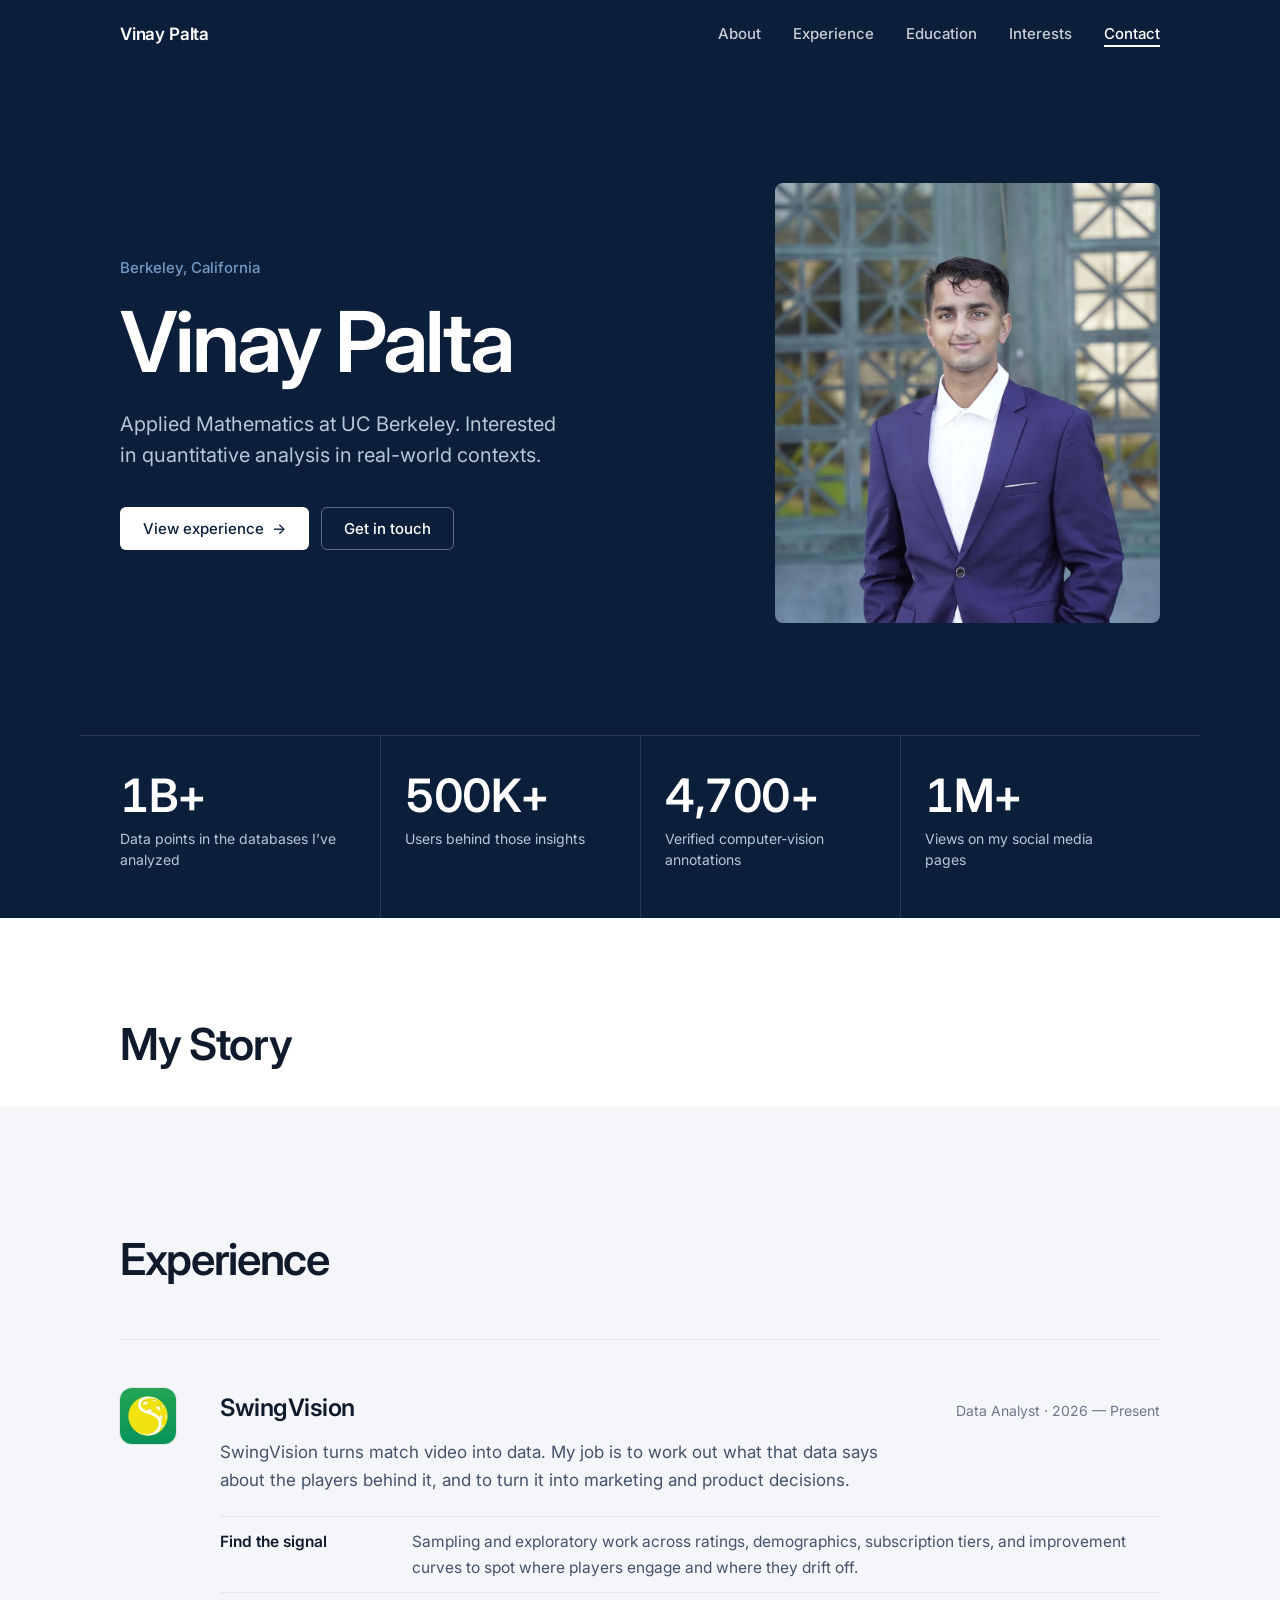
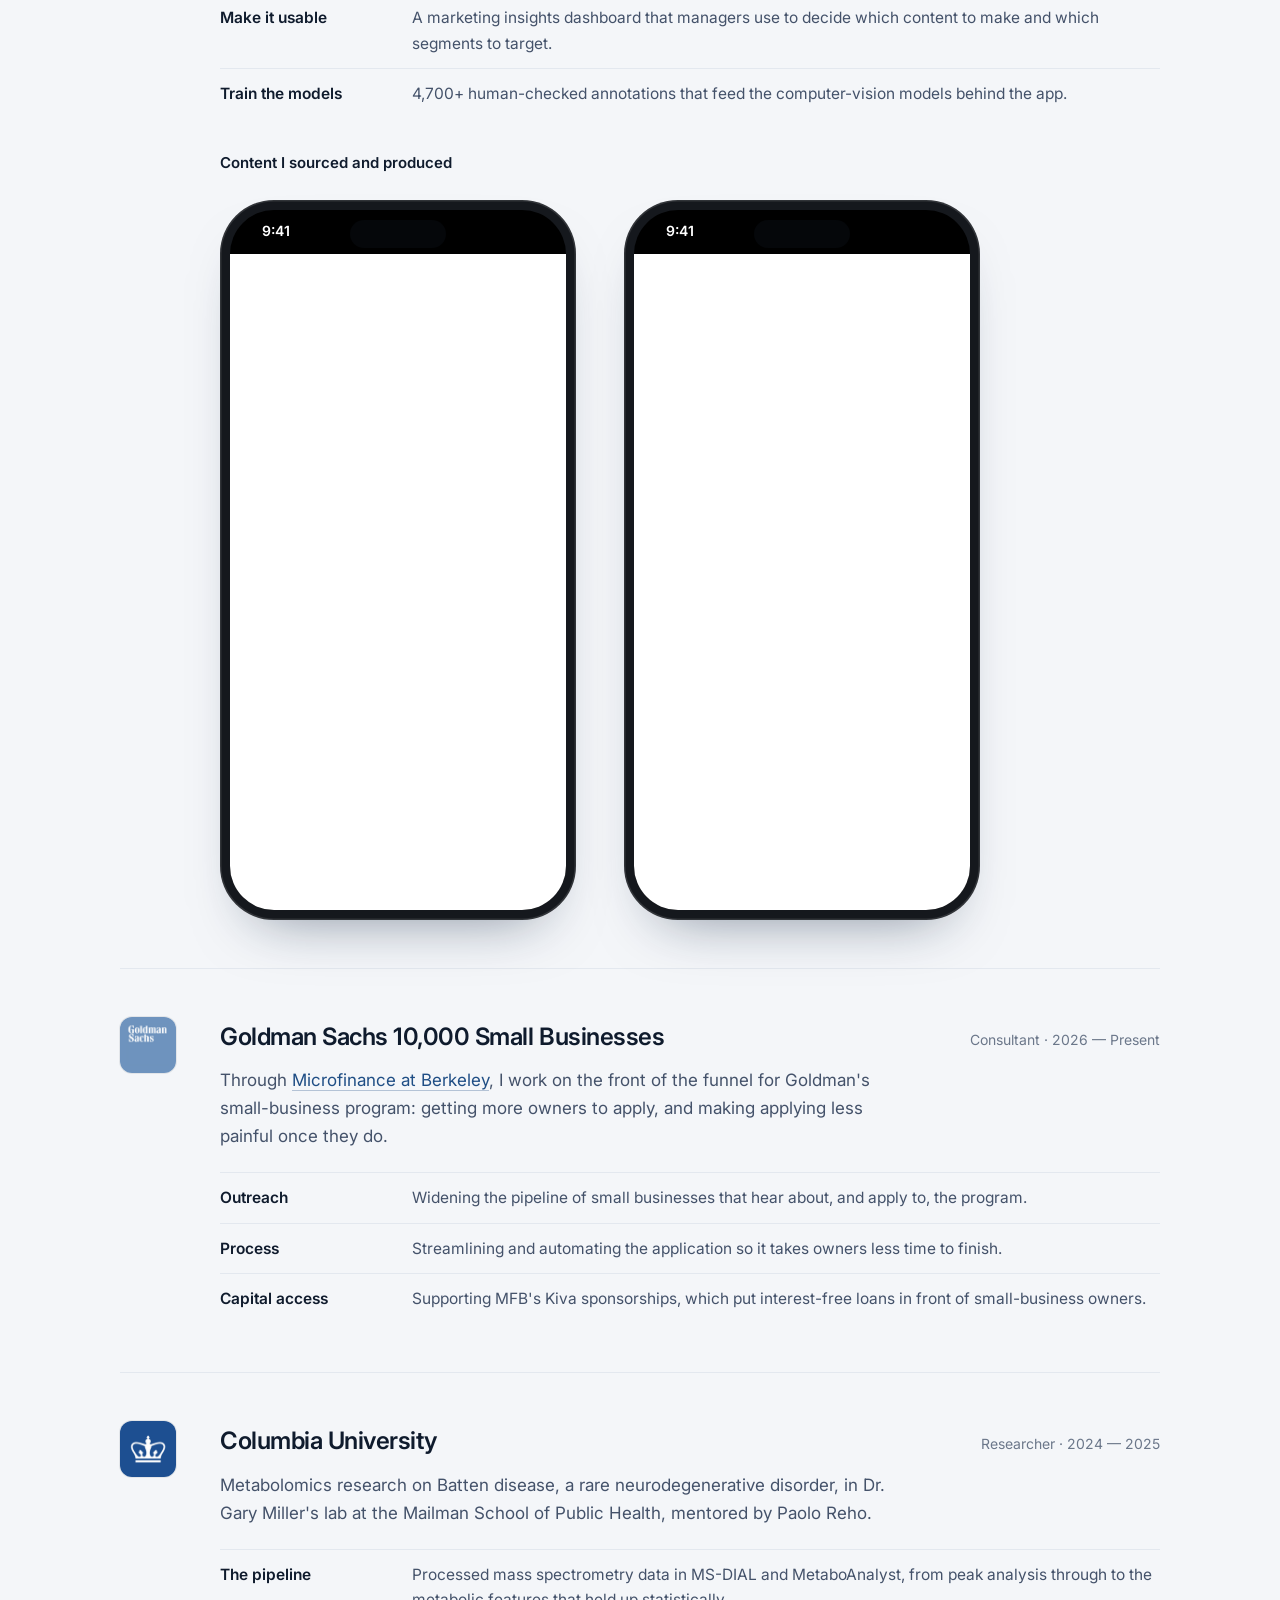
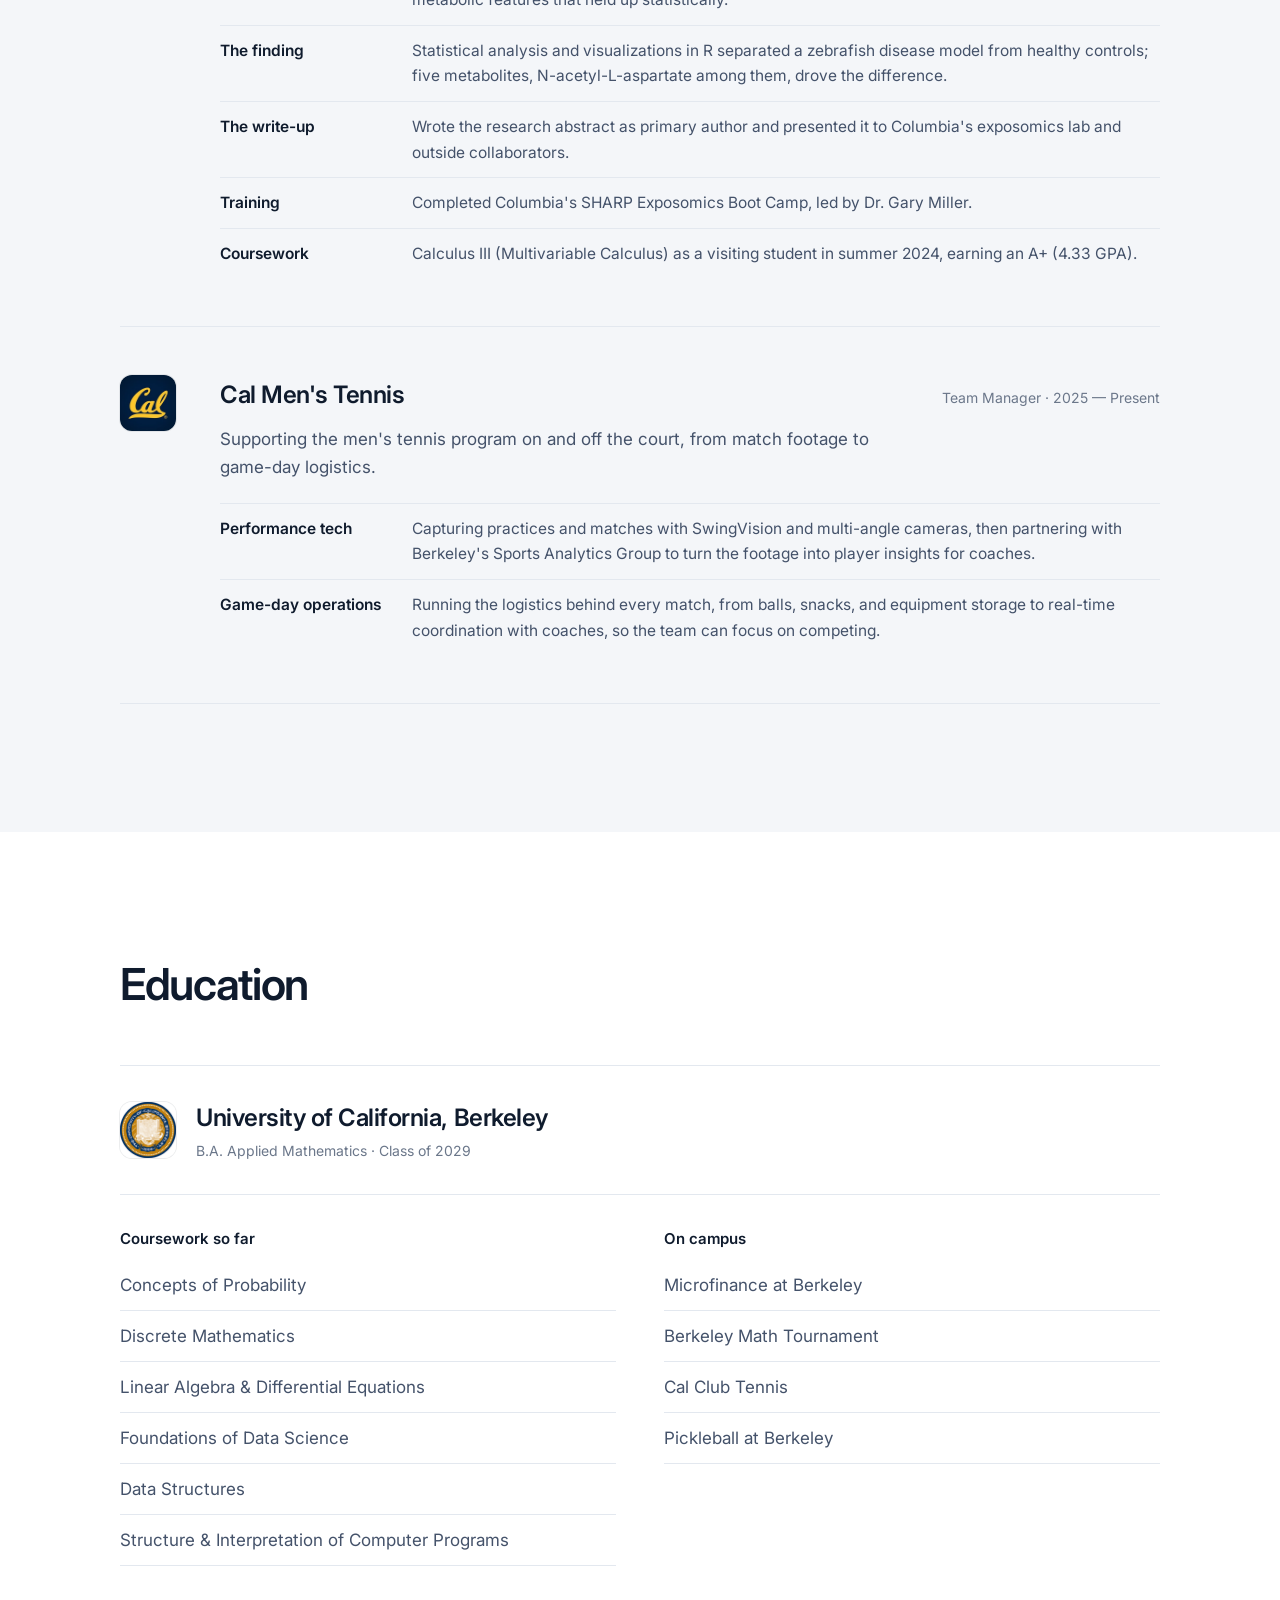
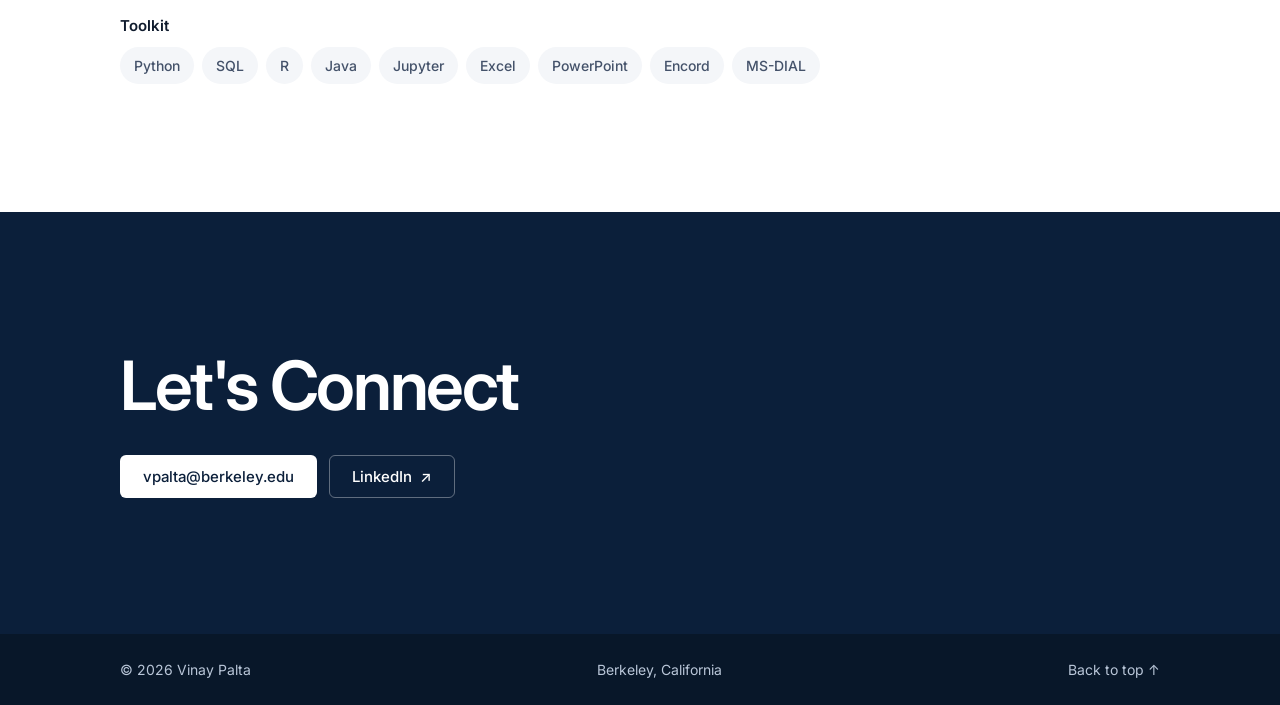
==== index.html @ 2253d821 "Redesign: navy and blue palette" ====
<!DOCTYPE html>
<html lang="en">
  <head>
    <meta charset="UTF-8">
    <meta name="viewport" content="width=device-width, initial-scale=1">
    <title>Vinay Palta — Applied Mathematics, UC Berkeley</title>
    <meta name="description" content="Vinay Palta studies Applied Mathematics at UC Berkeley and works as a data analyst at SwingVision. Experience, education, and ways to connect.">
    <meta name="author" content="Vinay Palta">
    <meta name="theme-color" content="#0a1b33">
    <link rel="canonical" href="https://vinaypalta.github.io/">

    <!-- Link previews (LinkedIn, iMessage, X, Slack) -->
    <meta property="og:type" content="profile">
    <meta property="og:site_name" content="Vinay Palta">
    <meta property="og:title" content="Vinay Palta — Applied Mathematics, UC Berkeley">
    <meta property="og:description" content="Data, markets, and the numbers behind decisions.">
    <meta property="og:url" content="https://vinaypalta.github.io/">
    <meta property="og:image" content="https://vinaypalta.github.io/images/og-image.jpg">
    <meta property="og:image:width" content="1200">
    <meta property="og:image:height" content="630">
    <meta property="og:image:alt" content="Vinay Palta — UC Berkeley, Applied Mathematics">
    <meta property="profile:first_name" content="Vinay">
    <meta property="profile:last_name" content="Palta">
    <meta name="twitter:card" content="summary_large_image">
    <meta name="twitter:title" content="Vinay Palta — Applied Mathematics, UC Berkeley">
    <meta name="twitter:description" content="Data, markets, and the numbers behind decisions.">
    <meta name="twitter:image" content="https://vinaypalta.github.io/images/og-image.jpg">

    <link rel="icon" href="favicon.svg" type="image/svg+xml">
    <link rel="apple-touch-icon" href="images/apple-touch-icon.png">

    <link rel="preconnect" href="https://fonts.googleapis.com">
    <link rel="preconnect" href="https://fonts.gstatic.com" crossorigin>
    <link href="https://fonts.googleapis.com/css2?family=Inter:ital,opsz,wght@0,14..32,400..700;1,14..32,400..600&display=swap" rel="stylesheet">
    <link rel="preload" as="image" href="images/headshot.webp" type="image/webp">
    <link rel="stylesheet" href="style.css?v=30">

    <script type="application/ld+json">
    {
      "@context": "https://schema.org",
      "@type": "Person",
      "name": "Vinay Palta",
      "url": "https://vinaypalta.github.io/",
      "image": "https://vinaypalta.github.io/images/headshot.jpg",
      "jobTitle": "Data Analyst",
      "worksFor": { "@type": "Organization", "name": "SwingVision" },
      "alumniOf": { "@type": "CollegeOrUniversity", "name": "University of California, Berkeley" },
      "email": "mailto:vpalta@berkeley.edu",
      "sameAs": ["https://www.linkedin.com/in/vinaypalta"]
    }
    </script>
  </head>
  <body>
    <a class="skip-link" href="#main">Skip to content</a>

    <header class="site-header">
      <div class="wrap header-inner">
        <a class="wordmark" href="#top">Vinay Palta</a>
        <button class="menu-toggle" aria-expanded="false" aria-controls="site-nav">
          <span class="sr-only">Menu</span><span class="bars" aria-hidden="true"></span>
        </button>
        <nav id="site-nav" aria-label="Main navigation">
          <a href="#about">About</a>
          <a href="#experience">Experience</a>
          <a href="#education">Education</a>
          <a href="interests.html">Interests</a>
          <a class="nav-cta" href="#contact">Contact</a>
        </nav>
      </div>
    </header>

    <main id="main">
      <!-- HERO -->
      <section id="top" class="hero">
        <div class="wrap hero-inner">
          <div class="hero-copy">
            <p class="eyebrow hero-line" style="--d:0">Berkeley, California</p>
            <h1 class="hero-line" style="--d:1">Vinay Palta</h1>
            <p class="lede hero-line" style="--d:2">
              Applied Mathematics at UC Berkeley. Interested in quantitative analysis in real-world contexts.
            </p>
            <div class="hero-actions hero-line" style="--d:3">
              <a class="btn btn-primary" href="#experience">View experience <span aria-hidden="true">→</span></a>
              <a class="btn btn-ghost" href="#contact">Get in touch</a>
            </div>
          </div>
          <figure class="hero-portrait hero-line" style="--d:2">
            <div class="portrait-frame">
              <picture>
                <source srcset="images/headshot.webp" type="image/webp">
                <img src="images/headshot.jpg" alt="Portrait of Vinay Palta" width="1000" height="1141" fetchpriority="high">
              </picture>
            </div>
          </figure>
        </div>
      </section>

      <!-- KEY FIGURES -->
      <section class="figures" aria-label="Key figures">
        <div class="wrap figures-grid">
          <div class="figure reveal">
            <p class="figure-num">1B+</p>
            <p class="figure-label">Data points in the databases I&rsquo;ve analyzed</p>
          </div>
          <div class="figure reveal">
            <p class="figure-num">500K+</p>
            <p class="figure-label">Users behind those insights</p>
          </div>
          <div class="figure reveal">
            <p class="figure-num">4,700+</p>
            <p class="figure-label">Verified computer-vision annotations</p>
          </div>
          <div class="figure reveal">
            <p class="figure-num">1M+</p>
            <p class="figure-label">Views on my social media pages</p>
          </div>
        </div>
      </section>

      <!-- ABOUT (placeholder: add your story here later) -->
      <section id="about" class="section section-compact">
        <div class="wrap">
          <header class="section-head reveal">
            <h2>My Story</h2>
          </header>
        </div>
      </section>

      <!-- EXPERIENCE -->
      <section id="experience" class="section section-tint">
        <div class="wrap">
          <header class="section-head reveal">
            <h2>Experience</h2>
          </header>

          <div class="timeline">
            <article class="org reveal">
              <div class="org-rail">
                <a class="org-logo-link" href="https://swing.vision/" target="_blank" rel="noopener noreferrer"><img class="org-logo" src="images/swingvision-logo.jpeg" alt="SwingVision logo" width="200" height="200" loading="lazy"></a>
              </div>
              <div class="org-body">
                <div class="org-top">
                  <h3><a href="https://swing.vision/" target="_blank" rel="noopener noreferrer">SwingVision</a></h3>
                  <p class="date">Data Analyst · 2026 — Present</p>
                </div>
                <p class="story">
                  SwingVision turns match video into data. My job is to work out what that data says about
                  the players behind it, and to turn it into marketing and product decisions.
                </p>
                <ul class="highlights">
                  <li><span class="hl-k">Find the signal</span><span>Sampling and exploratory work across ratings, demographics, subscription tiers, and improvement curves to spot where players engage and where they drift off.</span></li>
                  <li><span class="hl-k">Make it usable</span><span>A marketing insights dashboard that managers use to decide which content to make and which segments to target.</span></li>
                  <li><span class="hl-k">Train the models</span><span>4,700+ human-checked annotations that feed the computer-vision models behind the app.</span></li>
                </ul>
                <div class="sv-reels">
                  <p class="links-label">Content I sourced and produced</p>
            <div class="phones phones-inline">
              <figure class="phone">
                <div class="phone-screen">
                  <div class="screen"><span class="status" aria-hidden="true">9:41</span><iframe src="https://www.instagram.com/p/DdE9dBwP9kK/embed/" title="SwingVision reel 01 on Instagram" loading="lazy" scrolling="no" allowtransparency="true" allow="encrypted-media; picture-in-picture"></iframe></div>
                </div>
              </figure>
              <figure class="phone">
                <div class="phone-screen">
                  <div class="screen"><span class="status" aria-hidden="true">9:41</span><iframe src="https://www.instagram.com/p/DcOzZh5hBcR/embed/" title="SwingVision reel 02 on Instagram" loading="lazy" scrolling="no" allowtransparency="true" allow="encrypted-media; picture-in-picture"></iframe></div>
                </div>
              </figure>
            </div>
                </div>
              </div>
            </article>

            <article class="org reveal">
              <div class="org-rail">
                <a class="org-logo-link" href="https://www.goldmansachs.com/community-transformation/10000-small-businesses/us" target="_blank" rel="noopener noreferrer"><img class="org-logo" src="images/logo-gs10ksb.png" alt="Goldman Sachs logo" width="240" height="240" loading="lazy"></a>
              </div>
              <div class="org-body">
                <div class="org-top">
                  <h3><a href="https://www.goldmansachs.com/community-transformation/10000-small-businesses/us" target="_blank" rel="noopener noreferrer">Goldman Sachs 10,000 Small Businesses</a></h3>
                  <p class="date">Consultant · 2026 — Present</p>
                </div>
                <p class="story">
                  Through <a class="inline-link" href="https://microfinanceatberkeley.com/" target="_blank" rel="noopener noreferrer">Microfinance at Berkeley</a>,
                  I work on the front of the funnel for Goldman's small-business program: getting more owners to apply,
                  and making applying less painful once they do.
                </p>
                <ul class="highlights">
                  <li><span class="hl-k">Outreach</span><span>Widening the pipeline of small businesses that hear about, and apply to, the program.</span></li>
                  <li><span class="hl-k">Process</span><span>Streamlining and automating the application so it takes owners less time to finish.</span></li>
                  <li><span class="hl-k">Capital access</span><span>Supporting MFB's Kiva sponsorships, which put interest-free loans in front of small-business owners.</span></li>
                </ul>
              </div>
            </article>

            <article class="org reveal">
              <div class="org-rail">
                <a class="org-logo-link" href="https://www.publichealth.columbia.edu/research-labs/miller-lab-0" target="_blank" rel="noopener noreferrer"><img class="org-logo" src="images/logo-columbia.png" alt="Columbia University crown" width="240" height="240" loading="lazy"></a>
              </div>
              <div class="org-body">
                <div class="org-top">
                  <h3><a href="https://www.publichealth.columbia.edu/research-labs/miller-lab-0" target="_blank" rel="noopener noreferrer">Columbia University</a></h3>
                  <p class="date">Researcher · 2024 — 2025</p>
                </div>
                <p class="story">
                  Metabolomics research on Batten disease, a rare neurodegenerative disorder, in Dr. Gary Miller's
                  lab at the Mailman School of Public Health, mentored by Paolo Reho.
                </p>
                <ul class="highlights">
                  <li><span class="hl-k">The pipeline</span><span>Processed mass spectrometry data in MS-DIAL and MetaboAnalyst, from peak analysis through to the metabolic features that held up statistically.</span></li>
                  <li><span class="hl-k">The finding</span><span>Statistical analysis and visualizations in R separated a zebrafish disease model from healthy controls; five metabolites, N-acetyl-L-aspartate among them, drove the difference.</span></li>
                  <li><span class="hl-k">The write-up</span><span>Wrote the research abstract as primary author and presented it to Columbia's exposomics lab and outside collaborators.</span></li>
                  <li><span class="hl-k">Training</span><span>Completed Columbia's SHARP Exposomics Boot Camp, led by Dr. Gary Miller.</span></li>
                  <li><span class="hl-k">Coursework</span><span>Calculus III (Multivariable Calculus) as a visiting student in summer 2024, earning an A+ (4.33 GPA).</span></li>
                </ul>
              </div>
            </article>

            <article class="org reveal">
              <div class="org-rail">
                <a class="org-logo-link" href="https://calbears.com/sports/mens-tennis" target="_blank" rel="noopener noreferrer"><img class="org-logo" src="images/logo-cal.png" alt="Cal Athletics logo" width="240" height="240" loading="lazy"></a>
              </div>
              <div class="org-body">
                <div class="org-top">
                  <h3><a href="https://calbears.com/sports/mens-tennis/roster/staff/vinay-palta/1182" target="_blank" rel="noopener noreferrer">Cal Men's Tennis</a></h3>
                  <p class="date">Team Manager · 2025 — Present</p>
                </div>
                <p class="story">
                  Supporting the men's tennis program on and off the court, from match footage to game-day logistics.
                </p>
                <ul class="highlights">
                  <li><span class="hl-k">Performance tech</span><span>Capturing practices and matches with SwingVision and multi-angle cameras, then partnering with Berkeley's Sports Analytics Group to turn the footage into player insights for coaches.</span></li>
                  <li><span class="hl-k">Game-day operations</span><span>Running the logistics behind every match, from balls, snacks, and equipment storage to real-time coordination with coaches, so the team can focus on competing.</span></li>
                </ul>
              </div>
            </article>
          </div>
        </div>
      </section>

      <!-- EDUCATION -->
      <section id="education" class="section">
        <div class="wrap">
          <header class="section-head reveal">
            <h2>Education</h2>
          </header>

          <div class="edu reveal">
            <div class="edu-main">
              <img class="edu-seal" src="images/berkeley-logo.png" alt="UC Berkeley seal" width="225" height="225" loading="lazy">
              <div>
                <h3>University of California, Berkeley</h3>
                <p class="meta">B.A. Applied Mathematics · Class of 2029</p>
              </div>
            </div>
            <div class="edu-cols">
              <div>
                <h4 class="col-label">Coursework so far</h4>
                <ul class="clean-list">
                  <li>Concepts of Probability</li>
                  <li>Discrete Mathematics</li>
                  <li>Linear Algebra &amp; Differential Equations</li>
                  <li>Foundations of Data Science</li>
                  <li>Data Structures</li>
                  <li>Structure &amp; Interpretation of Computer Programs</li>
                </ul>
              </div>
              <div>
                <h4 class="col-label">On campus</h4>
                <ul class="clean-list">
                  <li><a href="https://microfinanceatberkeley.com/" target="_blank" rel="noopener noreferrer">Microfinance at Berkeley</a></li>
                  <li><a href="https://berkeley.mt/" target="_blank" rel="noopener noreferrer">Berkeley Math Tournament</a></li>
                  <li><a href="https://californiaclubtennis.com/" target="_blank" rel="noopener noreferrer">Cal Club Tennis</a></li>
                  <li><a href="https://www.instagram.com/pickleballatberkeley/" target="_blank" rel="noopener noreferrer">Pickleball at Berkeley</a></li>
                </ul>
              </div>
            </div>
          </div>

          <div class="skills reveal">
            <h4 class="col-label">Toolkit</h4>
            <ul class="chips">
              <li>Python</li><li>SQL</li><li>R</li><li>Java</li><li>Jupyter</li><li>Excel</li><li>PowerPoint</li><li>Encord</li><li>MS-DIAL</li>
            </ul>
          </div>
        </div>
      </section>

      <!-- CONTACT -->
      <section id="contact" class="contact">
        <div class="wrap contact-inner reveal">
          <h2>Let's Connect</h2>
          <div class="contact-actions">
            <a class="btn btn-primary" href="mailto:vpalta@berkeley.edu">vpalta@berkeley.edu</a>
            <a class="btn btn-ghost" href="https://www.linkedin.com/in/vinaypalta" target="_blank" rel="noopener noreferrer">LinkedIn <span aria-hidden="true">↗</span></a>
          </div>
        </div>
      </section>
    </main>

    <footer class="site-footer">
      <div class="wrap footer-inner">
        <span>© <span id="year">2026</span> Vinay Palta</span>
        <span>Berkeley, California</span>
        <a href="#top">Back to top ↑</a>
      </div>
    </footer>

    <script src="script.js?v=30" defer></script>
  </body>
</html>
---- style.css ----
/* ==========================================================
   Vinay Palta — personal site
   Palette: navy, dark blue, Goldman-style light blue, white.
   ========================================================== */
:root {
  --navy: #0b1f3a;
  --navy-deep: #081729;
  --blue-dark: #12345e;
  --blue: #7399c6;          /* Goldman-style light blue, for use on dark backgrounds */
  --blue-ink: #1f4e85;      /* accessible blue for links on white */
  --ink: #0f1b2d;
  --ink-2: #44526a;
  --ink-3: #6b778a;
  --bg: #ffffff;
  --bg-alt: #f4f6f9;
  --line: #e3e8ef;
  --on-dark: #ffffff;
  --on-dark-2: #b9c6d8;

  --font: "Inter", system-ui, -apple-system, "Segoe UI", sans-serif;
  --wrap: 1120px;
  --gutter: clamp(20px, 5vw, 40px);
  --header-h: 68px;
  --ease: cubic-bezier(.2, .7, .2, 1);
}

*, *::before, *::after { box-sizing: border-box; }
html { scroll-behavior: smooth; scroll-padding-top: calc(var(--header-h) + 12px); -webkit-text-size-adjust: 100%; }
body { margin: 0; background: var(--bg); color: var(--ink); font: 400 17px/1.65 var(--font); -webkit-font-smoothing: antialiased; overflow-x: hidden; }
img { display: block; max-width: 100%; }
a { color: inherit; }
::selection { background: var(--blue); color: #fff; }
:focus-visible { outline: 2px solid var(--blue); outline-offset: 3px; border-radius: 2px; }
h1, h2, h3, h4 { font-family: var(--font); }

.wrap { width: 100%; max-width: var(--wrap); margin: 0 auto; padding: 0 var(--gutter); }
.sr-only { position: absolute; width: 1px; height: 1px; overflow: hidden; clip: rect(0 0 0 0); white-space: nowrap; }
.skip-link { position: absolute; left: 16px; top: -60px; z-index: 100; background: #fff; color: var(--navy); padding: 10px 16px; font-weight: 600; text-decoration: none; }
.skip-link:focus { top: 12px; }

/* ---------- Header ---------- */
.site-header { position: fixed; inset: 0 0 auto; z-index: 50; height: var(--header-h); color: var(--on-dark); transition: background-color .3s, color .3s, box-shadow .3s; }
.site-header.is-scrolled { background: rgba(255,255,255,.94); backdrop-filter: saturate(160%) blur(12px); -webkit-backdrop-filter: saturate(160%) blur(12px); color: var(--ink); box-shadow: 0 1px 0 var(--line); }
.header-inner { height: 100%; display: flex; align-items: center; justify-content: space-between; }
.wordmark { font-size: 17px; font-weight: 600; letter-spacing: -0.01em; text-decoration: none; }
nav { display: flex; align-items: center; gap: 32px; }
nav a { font-size: 15px; font-weight: 500; text-decoration: none; opacity: .78; transition: opacity .2s; }
nav a:hover, nav a.is-active { opacity: 1; }
nav a.is-active { text-decoration: underline; text-underline-offset: 6px; text-decoration-thickness: 1.5px; }
nav a.nav-cta { opacity: 1; }

.menu-toggle { display: none; position: relative; z-index: 2; width: 44px; height: 44px; padding: 0; border: 0; background: none; color: inherit; cursor: pointer; }
.bars, .bars::before, .bars::after { display: block; width: 22px; height: 1.5px; margin: 0 auto; background: currentColor; transition: transform .3s var(--ease), background-color .2s; }
.bars { position: relative; }
.bars::before, .bars::after { content: ""; position: absolute; left: 0; }
.bars::before { top: -7px; } .bars::after { top: 7px; }
.menu-open .bars { background: transparent; }
.menu-open .bars::before { transform: translateY(7px) rotate(45deg); }
.menu-open .bars::after { transform: translateY(-7px) rotate(-45deg); }

/* ---------- Buttons & links ---------- */
.btn { display: inline-flex; align-items: center; gap: 8px; padding: 13px 22px; border: 1px solid transparent; border-radius: 6px; font: 500 15px/1 var(--font); text-decoration: none; transition: background-color .2s, border-color .2s, color .2s; }
.btn span { transition: transform .2s var(--ease); }
.btn:hover span { transform: translateX(3px); }
.btn-primary { background: #fff; color: var(--navy); }
.btn-primary:hover { background: #e8eef6; }
.btn-ghost { border-color: rgba(255,255,255,.35); color: #fff; }
.btn-ghost:hover { border-color: #fff; }
.text-link, .inline-link { color: var(--blue-ink); text-decoration: underline; text-decoration-color: rgba(31,78,133,.3); text-underline-offset: 4px; transition: text-decoration-color .2s; }
.text-link:hover, .inline-link:hover { text-decoration-color: currentColor; }
.text-link { font-size: 15px; font-weight: 500; }

/* ---------- Hero ---------- */
.hero { background: var(--navy); color: var(--on-dark); padding: calc(var(--header-h) + clamp(64px, 9vw, 120px)) 0 clamp(72px, 9vw, 112px); }
.hero-inner { display: grid; grid-template-columns: 1.2fr .8fr; gap: clamp(40px, 6vw, 88px); align-items: center; }
.eyebrow { margin: 0 0 18px; font-size: 15px; font-weight: 500; color: var(--blue); }
.hero h1 { margin: 0; font-size: clamp(46px, 6.6vw, 84px); font-weight: 600; line-height: 1.02; letter-spacing: -0.035em; }
.lede { margin: 24px 0 0; max-width: 34ch; font-size: clamp(18px, 1.6vw, 20px); line-height: 1.55; color: var(--on-dark-2); }
.hero-actions { display: flex; flex-wrap: wrap; gap: 12px; margin-top: 36px; }
.hero-portrait { margin: 0; justify-self: end; width: 100%; max-width: 400px; }
.portrait-frame img { width: 100%; height: auto; aspect-ratio: 1000 / 1141; object-fit: cover; border-radius: 8px; }
.page-hero { padding-bottom: clamp(56px, 7vw, 88px); }
.page-hero .lede { max-width: 44ch; }

.hero-line { opacity: 0; transform: translateY(12px); }
.is-loaded .hero-line { opacity: 1; transform: none; transition: opacity .8s var(--ease), transform .8s var(--ease); transition-delay: calc(var(--d) * 90ms + 60ms); }

/* ---------- Key figures ---------- */
.figures { background: var(--navy); color: var(--on-dark); }
.figures-grid { display: grid; grid-template-columns: repeat(4, 1fr); border-top: 1px solid rgba(255,255,255,.12); }
.figure { padding: 36px 24px 48px 0; }
.figure + .figure { padding-left: 24px; border-left: 1px solid rgba(255,255,255,.12); }
.figure-num { margin: 0; font-size: clamp(34px, 3.6vw, 46px); font-weight: 600; line-height: 1; letter-spacing: -0.03em; font-variant-numeric: tabular-nums; }
.figure-label { margin: 10px 0 0; max-width: 24ch; font-size: 14px; line-height: 1.5; color: var(--on-dark-2); }

/* ---------- Sections ---------- */
.section { padding: clamp(80px, 10vw, 128px) 0; }
.section-tint { background: var(--bg-alt); }
.section-compact { padding: clamp(72px, 8vw, 104px) 0 clamp(24px, 3vw, 40px); }
.section-head { margin-bottom: clamp(36px, 5vw, 56px); }
h2 { margin: 0; font-size: clamp(32px, 4vw, 44px); font-weight: 600; line-height: 1.1; letter-spacing: -0.03em; }
.section-compact .section-head { margin-bottom: 0; }
.meta, .date { margin: 0; font-size: 14px; color: var(--ink-3); }

/* ---------- Experience ---------- */
.timeline { border-top: 1px solid var(--line); }
.org { display: grid; grid-template-columns: 64px 1fr; gap: clamp(20px, 3vw, 36px); padding: clamp(32px, 4vw, 48px) 0; border-bottom: 1px solid var(--line); }
.org-logo, .edu-seal { width: 56px; height: 56px; object-fit: cover; border-radius: 12px; box-shadow: 0 0 0 1px rgba(15,27,45,.08); }
.org-logo-link { display: block; width: 56px; border-radius: 12px; transition: transform .2s var(--ease), box-shadow .2s; }
.org-logo-link:hover { transform: translateY(-2px); box-shadow: 0 8px 20px -10px rgba(11,31,58,.45); }
.org-top { display: flex; justify-content: space-between; align-items: baseline; flex-wrap: wrap; gap: 4px 24px; }
.org h3 { margin: 0; font-size: clamp(21px, 2vw, 24px); font-weight: 600; letter-spacing: -0.02em; }
.org h3 a { text-decoration: none; transition: color .2s; }
.org h3 a:hover { color: var(--blue-ink); text-decoration: underline; text-underline-offset: 4px; text-decoration-thickness: 1.5px; }
.org-top .date { white-space: nowrap; }
.story { margin: 10px 0 0; max-width: 62ch; color: var(--ink-2); }
.highlights { list-style: none; margin: 22px 0 0; padding: 0; }
.highlights li { display: grid; grid-template-columns: 176px 1fr; gap: 16px; padding: 12px 0; border-top: 1px solid var(--line); font-size: 15.5px; color: var(--ink-2); }
.hl-k { font-weight: 600; color: var(--ink); }
.highlights strong { color: var(--ink); font-weight: 600; }

/* Reels */
.sv-reels { margin-top: 32px; }
.links-label { display: block; margin: 0 0 24px; font-size: 15px; font-weight: 600; color: var(--ink); }
.phones { display: flex; flex-wrap: wrap; gap: clamp(24px, 4vw, 48px); }
.phone { margin: 0; display: flex; flex-direction: column; align-items: center; gap: 16px; }
.phone-screen { position: relative; width: 356px; height: 720px; padding: 10px; border-radius: 54px; background: #15181d; box-shadow: inset 0 0 0 1.5px rgba(255,255,255,.12), 0 30px 60px -36px rgba(11,31,58,.55); transition: transform .35s var(--ease); }
.phone-screen::before { content: ""; position: absolute; top: 20px; left: 50%; z-index: 2; width: 96px; height: 28px; margin-left: -48px; border-radius: 20px; background: #05070a; pointer-events: none; }
.phone:hover .phone-screen { transform: translateY(-4px); }
.screen { position: relative; height: 100%; padding-top: 44px; border-radius: 44px; overflow: hidden; background: #000; }
.screen .status { position: absolute; top: 14px; left: 32px; color: #fff; font: 600 14px/1 var(--font); }
.screen iframe { display: block; width: 100%; height: 100%; border: 0; background: #fff; }

/* ---------- Education ---------- */
.edu { border-top: 1px solid var(--line); }
.edu-main { display: flex; align-items: center; gap: 20px; padding: 32px 0; border-bottom: 1px solid var(--line); }
.edu-main h3 { margin: 0 0 2px; font-size: clamp(21px, 2vw, 24px); font-weight: 600; letter-spacing: -0.02em; }
.edu-cols { display: grid; grid-template-columns: 1fr 1fr; gap: 48px; padding-top: 32px; }
.col-label { margin: 0 0 8px; font-size: 15px; font-weight: 600; }
.clean-list { list-style: none; margin: 0; padding: 0; }
.clean-list li { padding: 11px 0; border-bottom: 1px solid var(--line); color: var(--ink-2); }
.clean-list a { text-decoration: none; transition: color .2s; }
.clean-list a:hover { color: var(--blue-ink); text-decoration: underline; text-underline-offset: 4px; }
.skills { margin-top: 48px; }
.chips { list-style: none; margin: 4px 0 0; padding: 0; display: flex; flex-wrap: wrap; gap: 8px; }
.chips li { padding: 7px 14px; border-radius: 999px; background: var(--bg-alt); font-size: 14px; font-weight: 500; color: var(--ink-2); }

/* ---------- Contact & footer ---------- */
.contact { background: var(--navy); color: var(--on-dark); padding: clamp(88px, 11vw, 136px) 0; }
.contact h2 { font-size: clamp(40px, 6vw, 68px); letter-spacing: -0.035em; }
.contact-actions { display: flex; flex-wrap: wrap; gap: 12px; margin-top: 32px; }
.site-footer { background: var(--navy-deep); color: var(--on-dark-2); font-size: 14px; }
.footer-inner { display: flex; justify-content: space-between; flex-wrap: wrap; gap: 12px; padding-top: 24px; padding-bottom: 24px; }
.site-footer a { text-decoration: none; }
.site-footer a:hover { color: #fff; }

/* ---------- Interests ---------- */
.feat { display: grid; grid-template-columns: minmax(240px, 300px) 1fr; gap: clamp(32px, 5vw, 64px); align-items: center; padding: clamp(44px, 6vw, 72px) 0; border-top: 1px solid var(--line); }
.feat:first-of-type { border-top: 0; padding-top: 0; }
.feat-flip { grid-template-columns: 1fr minmax(240px, 300px); }
.feat-flip .feat-info { order: 2; }
.feat-flip .mosaic { order: 1; }
.feat-logo { width: 72px; height: 72px; margin-bottom: 22px; border-radius: 14px; object-fit: cover; box-shadow: 0 0 0 1px rgba(15,27,45,.08); }
.feat-k { margin: 0 0 6px; font-size: 14px; font-weight: 600; color: var(--blue-ink); }
.feat h3 { margin: 0; font-size: clamp(24px, 2.4vw, 30px); font-weight: 600; line-height: 1.18; letter-spacing: -0.025em; }
.feat-org { margin: 8px 0 0; font-size: 14px; color: var(--ink-3); }
.feat-copy { margin: 14px 0 0; color: var(--ink-2); }
.feat-link { display: inline-block; margin-top: 16px; }
.mosaic { display: grid; gap: 12px; }
.mosaic-cal, .mosaic-pair { grid-template-columns: 1fr 1fr; }
.mosaic-cal .ph-wide { grid-column: 1 / -1; aspect-ratio: 2 / 1; }
.mosaic-cal .ph:not(.ph-wide), .mosaic-pair .ph { aspect-ratio: 4 / 3; }
.mosaic-tall { width: 100%; max-width: 620px; justify-self: end; }
.mosaic-tall .ph { aspect-ratio: 4 / 5; }
.mosaic-pb { grid-template-columns: 2fr 3fr; }
.mosaic-pb .ph { aspect-ratio: 16 / 10; }
.mosaic-pb .ph-tall { grid-row: 1 / 3; aspect-ratio: auto; height: 100%; }
.mosaic-pb .ph-tall img { object-position: 55% 60%; }
#pickleball .feat { padding-top: 0; }
.ph { display: block; width: 100%; padding: 0; border: 0; border-radius: 8px; overflow: hidden; background: var(--line); cursor: zoom-in; }
.ph picture, .ph img { display: block; width: 100%; height: 100%; }
.ph img { object-fit: cover; transition: transform .6s var(--ease); }
.ph:hover img { transform: scale(1.03); }
.lightbox { position: fixed; inset: 0; z-index: 100; display: grid; place-items: center; padding: 24px; background: rgba(8,23,41,.92); cursor: zoom-out; }
.lightbox[hidden] { display: none; }
.lightbox img { max-width: min(1200px, 100%); max-height: 88vh; border-radius: 6px; }
.lightbox-close { position: absolute; top: 16px; right: 20px; width: 44px; height: 44px; border: 0; background: none; color: #fff; font-size: 34px; line-height: 1; cursor: pointer; }

/* ---------- Scroll reveal ---------- */
.js .reveal { opacity: 0; transform: translateY(14px); transition: opacity .7s var(--ease), transform .7s var(--ease); transition-delay: var(--stagger, 0ms); }
.js .reveal.is-in { opacity: 1; transform: none; }

/* ---------- Responsive ---------- */
@media (max-width: 960px) {
  .figures-grid { grid-template-columns: 1fr 1fr; }
  .figure:nth-child(3) { padding-left: 0; border-left: 0; }
  .figure:nth-child(n+3) { border-top: 1px solid rgba(255,255,255,.12); }
  .feat, .feat-flip { grid-template-columns: 1fr; gap: 24px; }
  .feat-flip .feat-info { order: 0; }
  .feat-flip .mosaic { order: 1; }
  .mosaic-tall { max-width: none; justify-self: stretch; }
}
@media (max-width: 820px) {
  :root { --header-h: 60px; }
  .menu-toggle { display: block; }
  nav { position: fixed; inset: 0; flex-direction: column; justify-content: center; gap: 26px; background: var(--navy); color: #fff; opacity: 0; visibility: hidden; transition: opacity .3s, visibility .3s; }
  nav a { font-size: 26px; font-weight: 600; opacity: 1; }
  .menu-open nav { opacity: 1; visibility: visible; }
  .menu-open .site-header { background: transparent; color: #fff; box-shadow: none; backdrop-filter: none; }
  .menu-open { overflow: hidden; }
  .hero-inner { grid-template-columns: 1fr; }
  .hero-portrait { order: -1; justify-self: start; max-width: 260px; }
  .org { grid-template-columns: 1fr; gap: 16px; }
  .edu-cols { grid-template-columns: 1fr; gap: 28px; }
  .phones { justify-content: center; }
}
@media (max-width: 640px) {
  .highlights li { grid-template-columns: 1fr; gap: 2px; }
}
@media (max-width: 520px) {
  body { font-size: 16px; }
  .figure { padding: 28px 12px 32px 0; }
  .figure + .figure { padding-left: 12px; }
  .figure:nth-child(3) { padding-left: 0; }
  .btn { flex: 1 1 auto; justify-content: center; }
  .mosaic { gap: 8px; }
  .mosaic-pb { grid-template-columns: 1fr 1fr; }
  .mosaic-pb .ph-tall { grid-row: auto; grid-column: 1 / -1; aspect-ratio: 4 / 5; height: auto; }
}
@media (max-width: 440px) {
  .phone-screen { transform: scale(.84); transform-origin: top center; margin: 0 -29px -115px; }
  .phone:hover .phone-screen { transform: scale(.84); }
}
@media (prefers-reduced-motion: reduce) {
  html { scroll-behavior: auto; }
  *, *::before, *::after { animation: none !important; transition-duration: .01ms !important; transition-delay: 0ms !important; }
  .hero-line, .js .reveal { opacity: 1 !important; transform: none !important; }
}
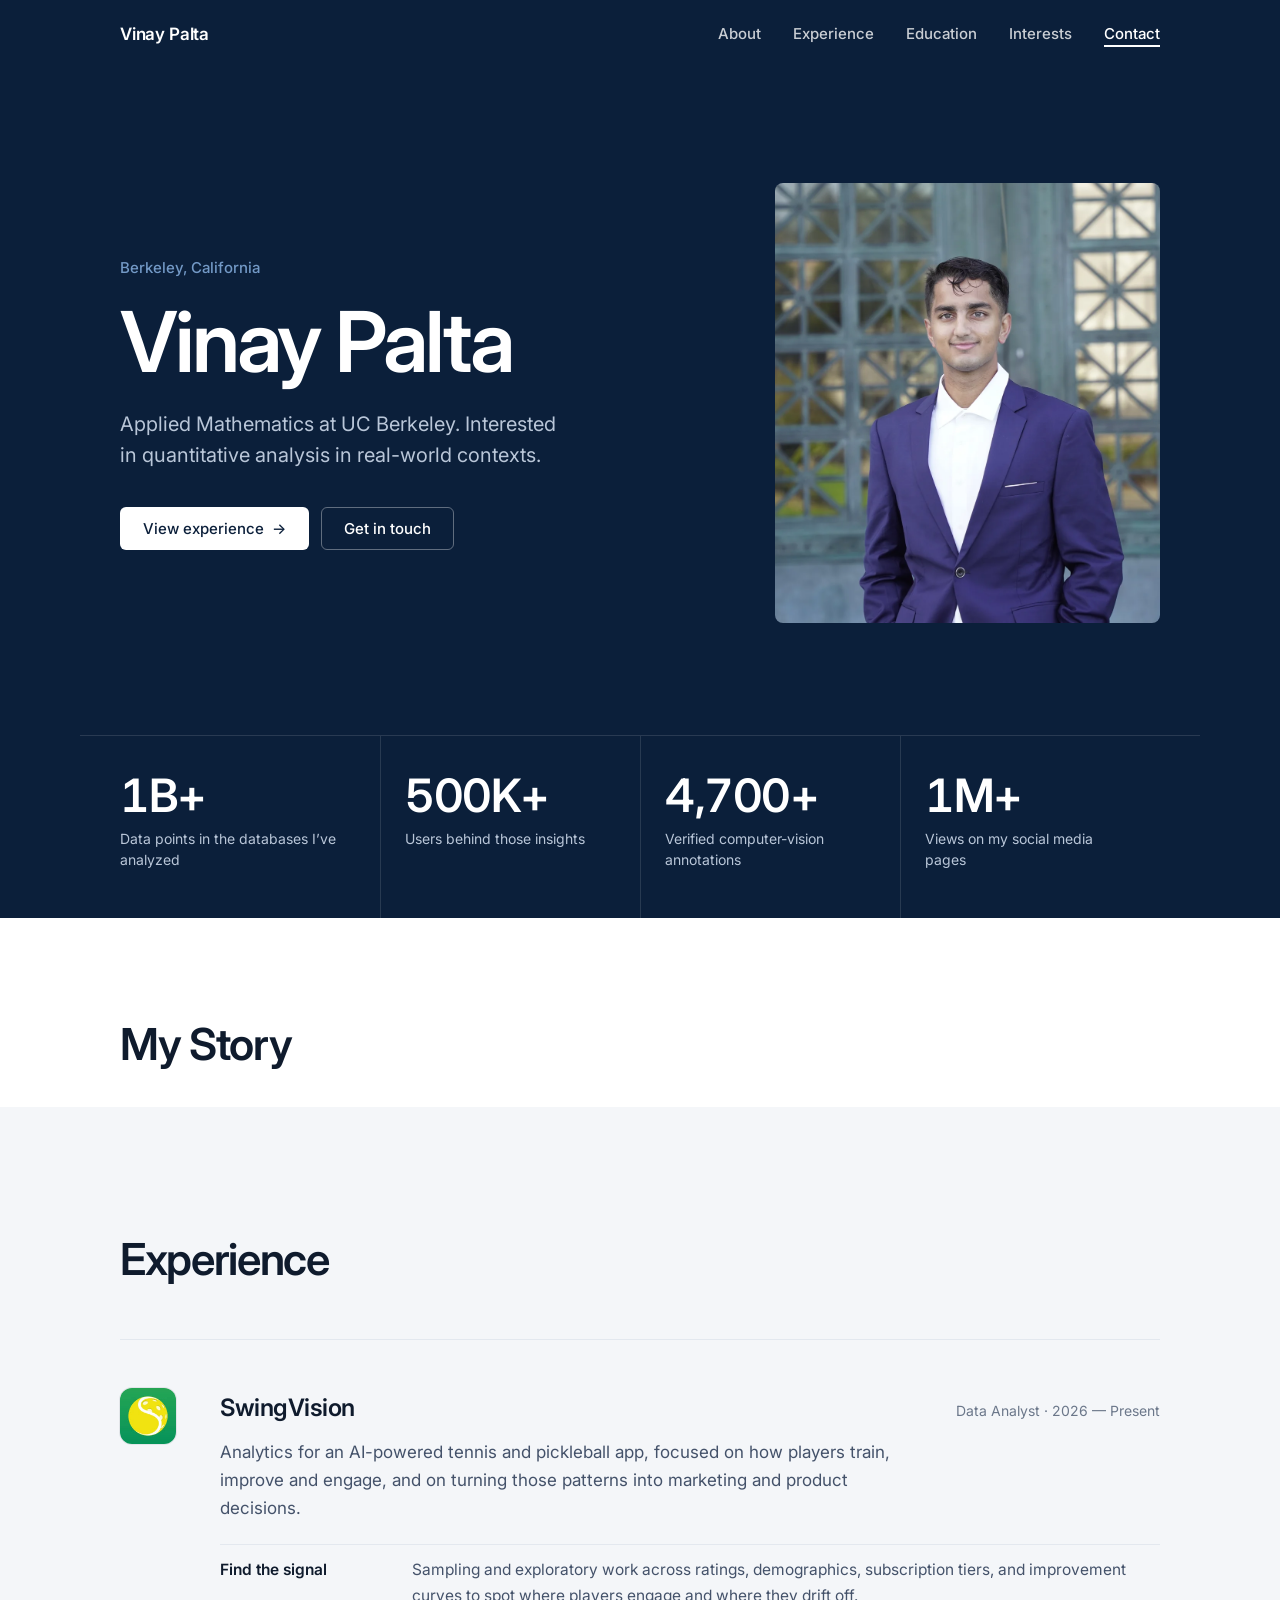
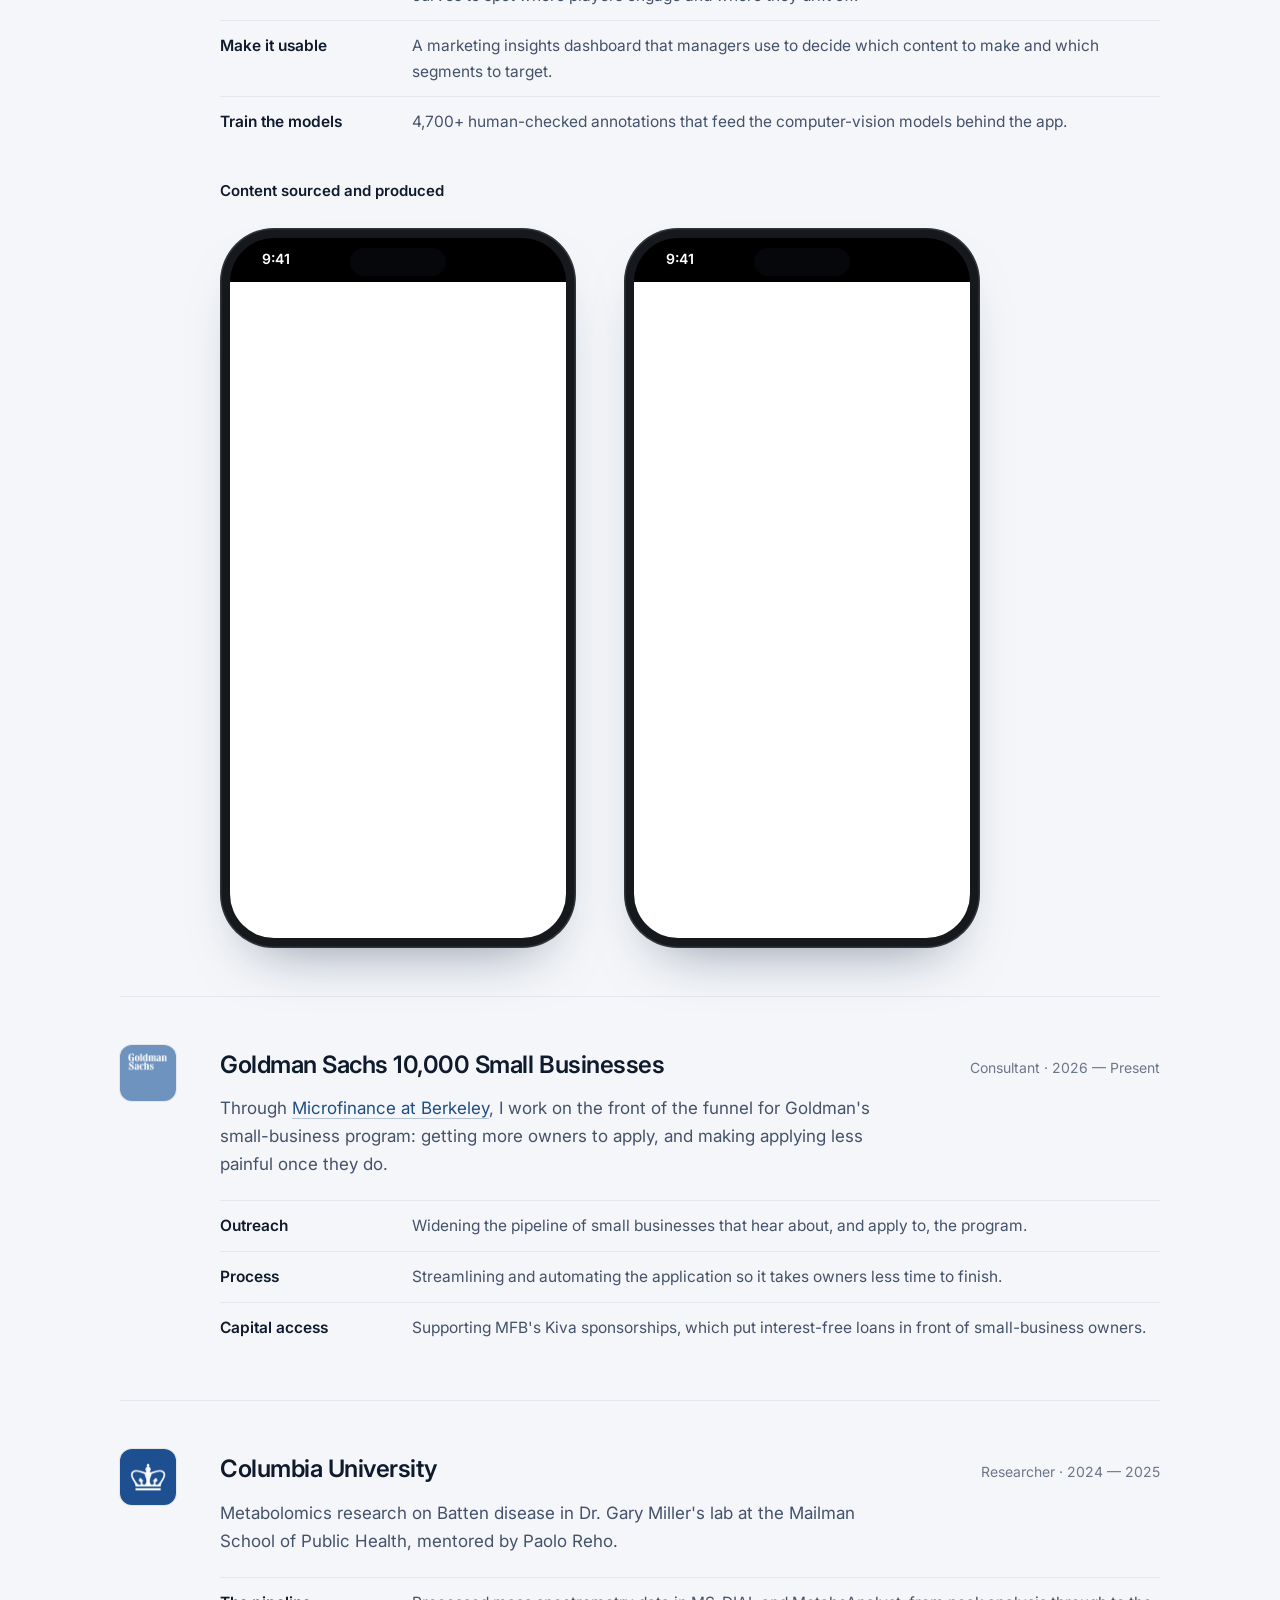
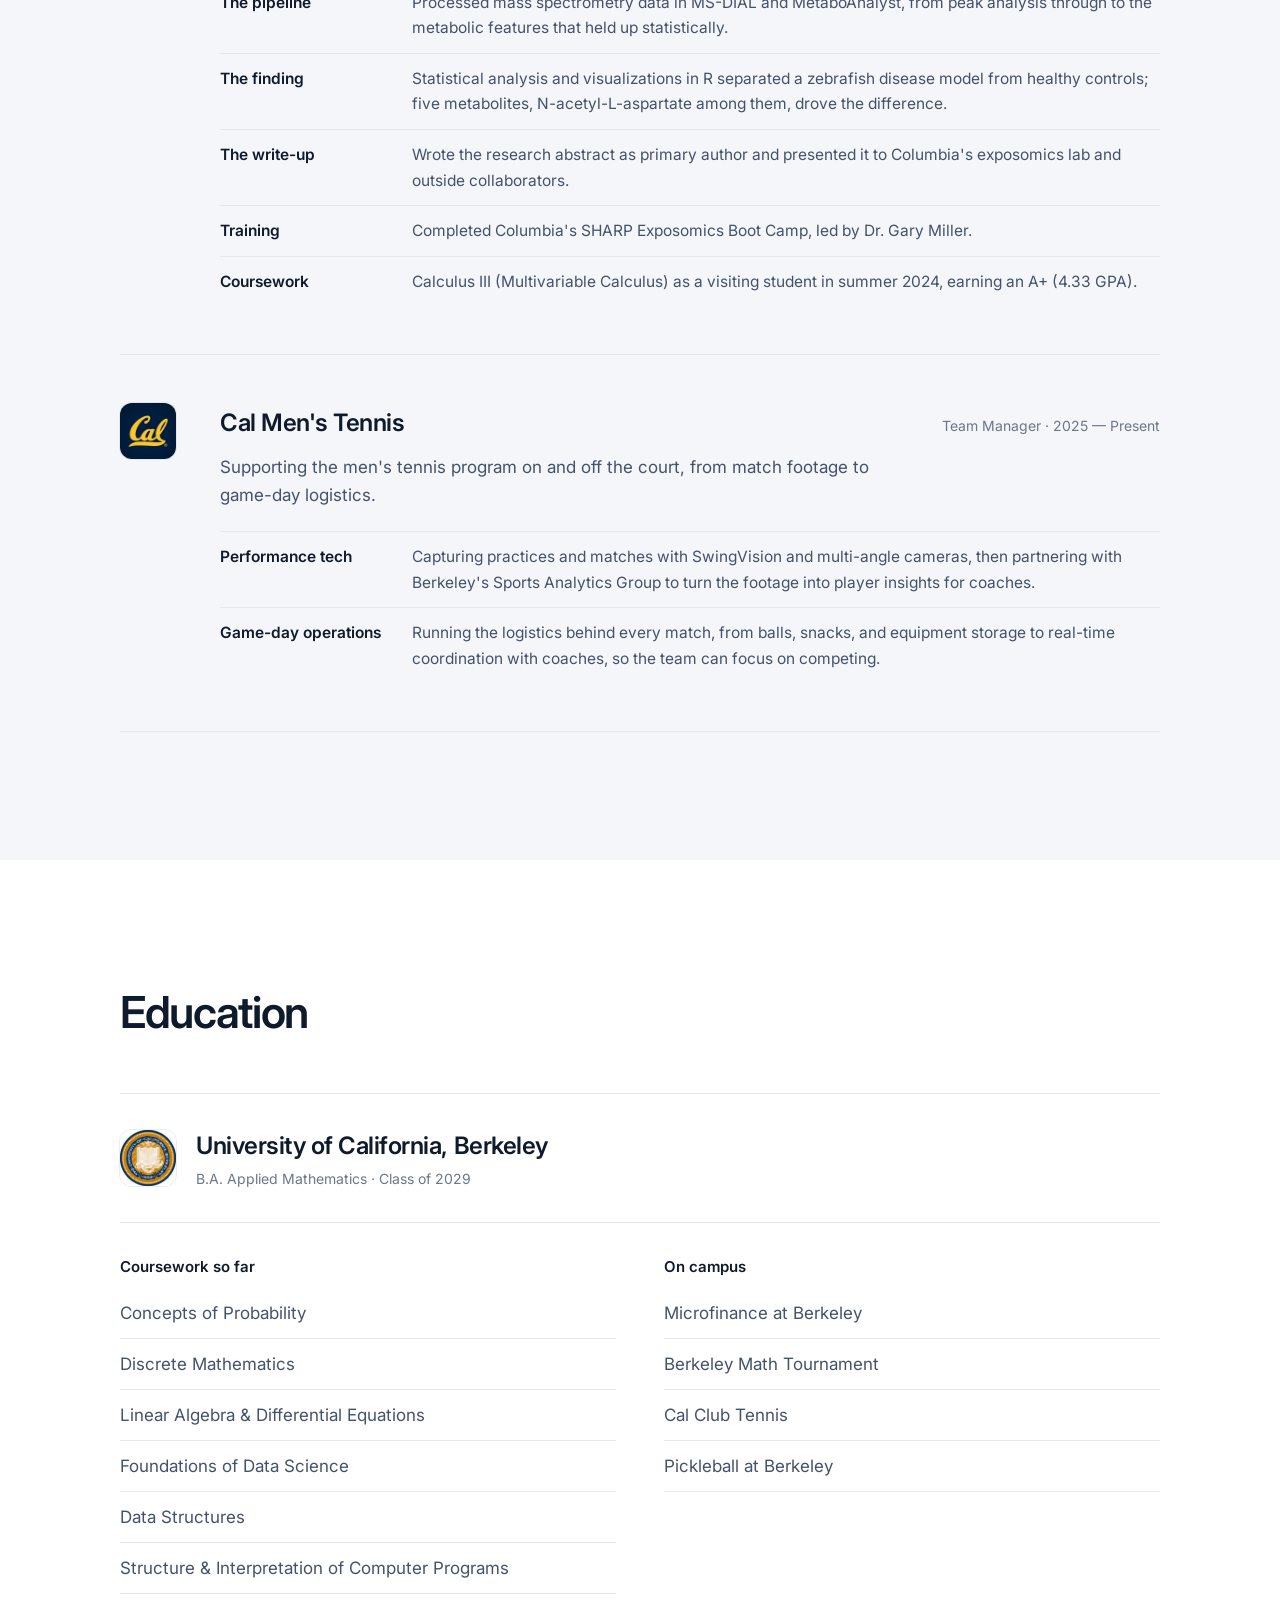
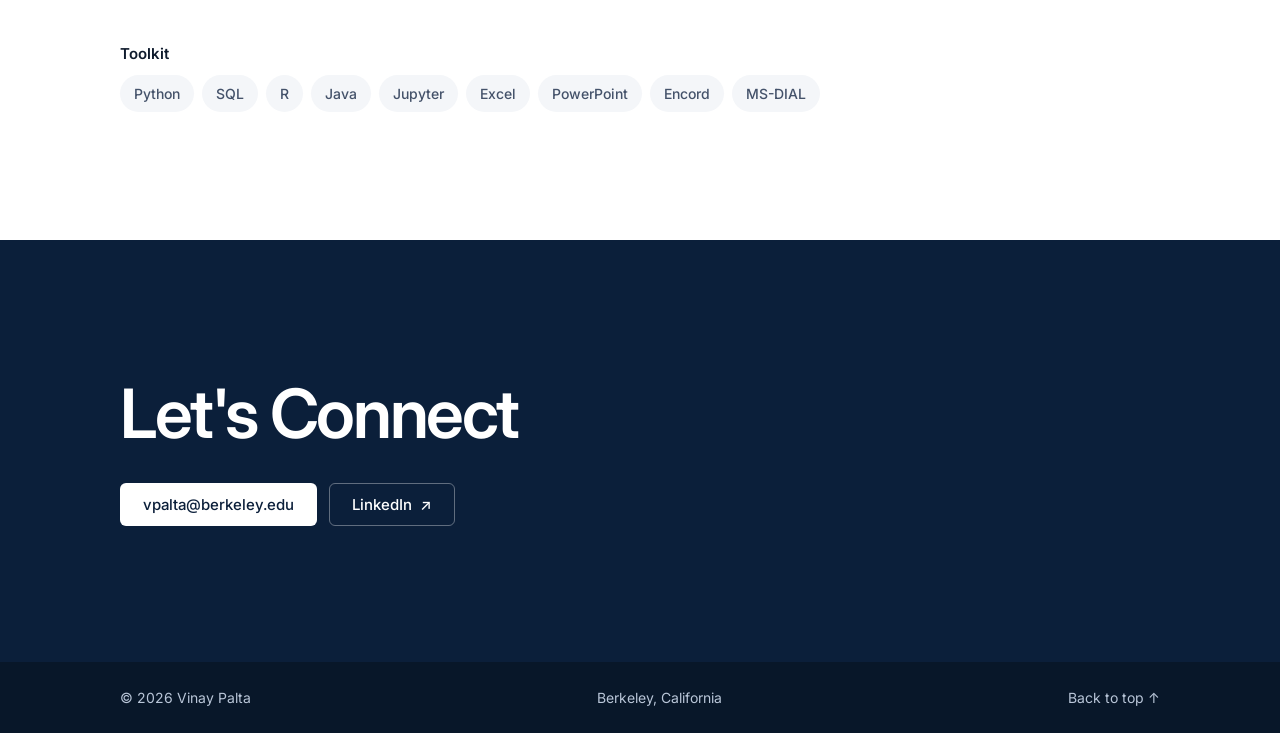
==== commit 132bbe17: "Redesign: navy and blue palette" ====
--- a/index.html
+++ b/index.html
@@ -33,7 +33,7 @@
     <link rel="preconnect" href="https://fonts.gstatic.com" crossorigin>
     <link href="https://fonts.googleapis.com/css2?family=Inter:ital,opsz,wght@0,14..32,400..700;1,14..32,400..600&display=swap" rel="stylesheet">
     <link rel="preload" as="image" href="images/headshot.webp" type="image/webp">
-    <link rel="stylesheet" href="style.css?v=30">
+    <link rel="stylesheet" href="style.css?v=31">
 
     <script type="application/ld+json">
     {
@@ -144,8 +144,8 @@
                   <p class="date">Data Analyst · 2026 — Present</p>
                 </div>
                 <p class="story">
-                  SwingVision turns match video into data. My job is to work out what that data says about
-                  the players behind it, and to turn it into marketing and product decisions.
+                  Analytics for an AI-powered tennis and pickleball app, focused on how players train, improve
+                  and engage, and on turning those patterns into marketing and product decisions.
                 </p>
                 <ul class="highlights">
                   <li><span class="hl-k">Find the signal</span><span>Sampling and exploratory work across ratings, demographics, subscription tiers, and improvement curves to spot where players engage and where they drift off.</span></li>
@@ -153,7 +153,7 @@
                   <li><span class="hl-k">Train the models</span><span>4,700+ human-checked annotations that feed the computer-vision models behind the app.</span></li>
                 </ul>
                 <div class="sv-reels">
-                  <p class="links-label">Content I sourced and produced</p>
+                  <p class="links-label">Content sourced and produced</p>
             <div class="phones phones-inline">
               <figure class="phone">
                 <div class="phone-screen">
@@ -202,8 +202,8 @@
                   <p class="date">Researcher · 2024 — 2025</p>
                 </div>
                 <p class="story">
-                  Metabolomics research on Batten disease, a rare neurodegenerative disorder, in Dr. Gary Miller's
-                  lab at the Mailman School of Public Health, mentored by Paolo Reho.
+                  Metabolomics research on Batten disease in Dr. Gary Miller's lab at the Mailman School of
+                  Public Health, mentored by Paolo Reho.
                 </p>
                 <ul class="highlights">
                   <li><span class="hl-k">The pipeline</span><span>Processed mass spectrometry data in MS-DIAL and MetaboAnalyst, from peak analysis through to the metabolic features that held up statistically.</span></li>
--- a/style.css
+++ b/style.css
@@ -236,3 +236,7 @@
   *, *::before, *::after { animation: none !important; transition-duration: .01ms !important; transition-delay: 0ms !important; }
   .hero-line, .js .reveal { opacity: 1 !important; transform: none !important; }
 }
+
+/* Interests: logo and copy centered in the info column */
+.feat-info { text-align: center; }
+.feat-logo { margin-left: auto; margin-right: auto; }
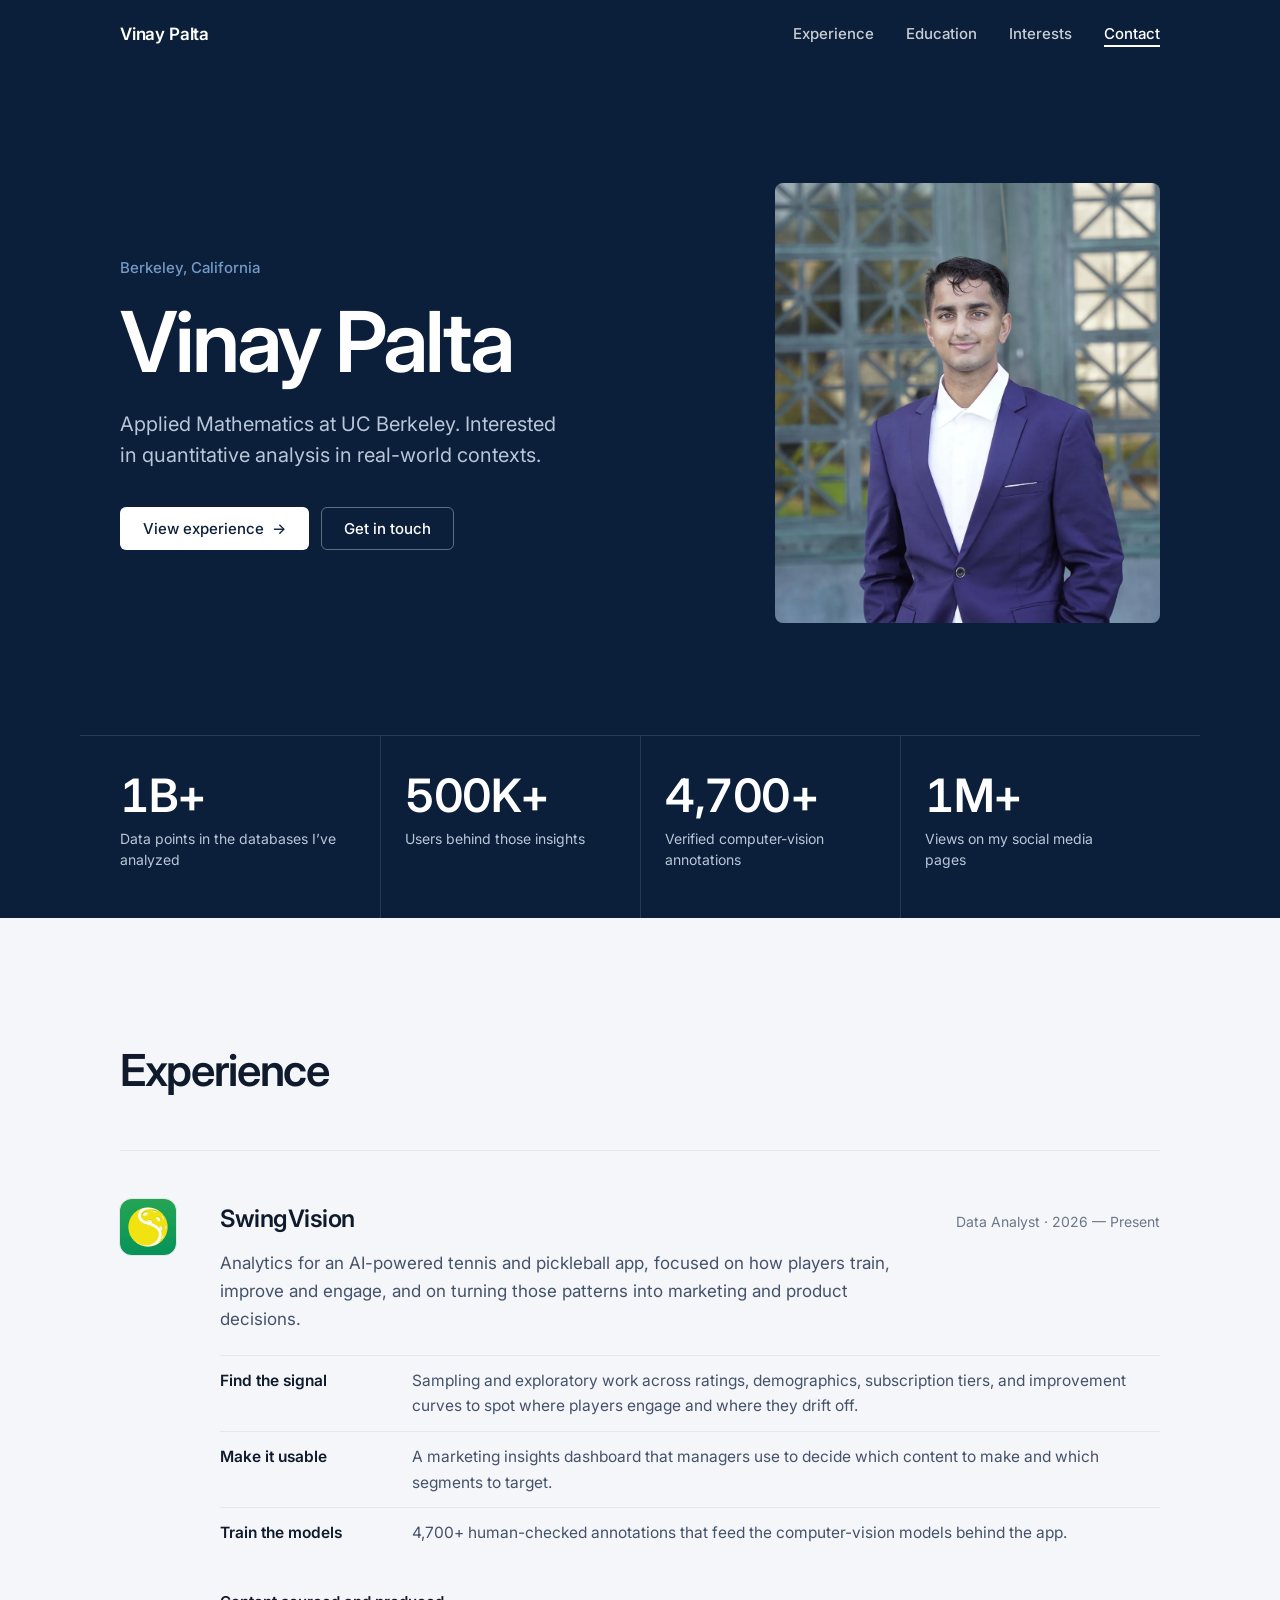
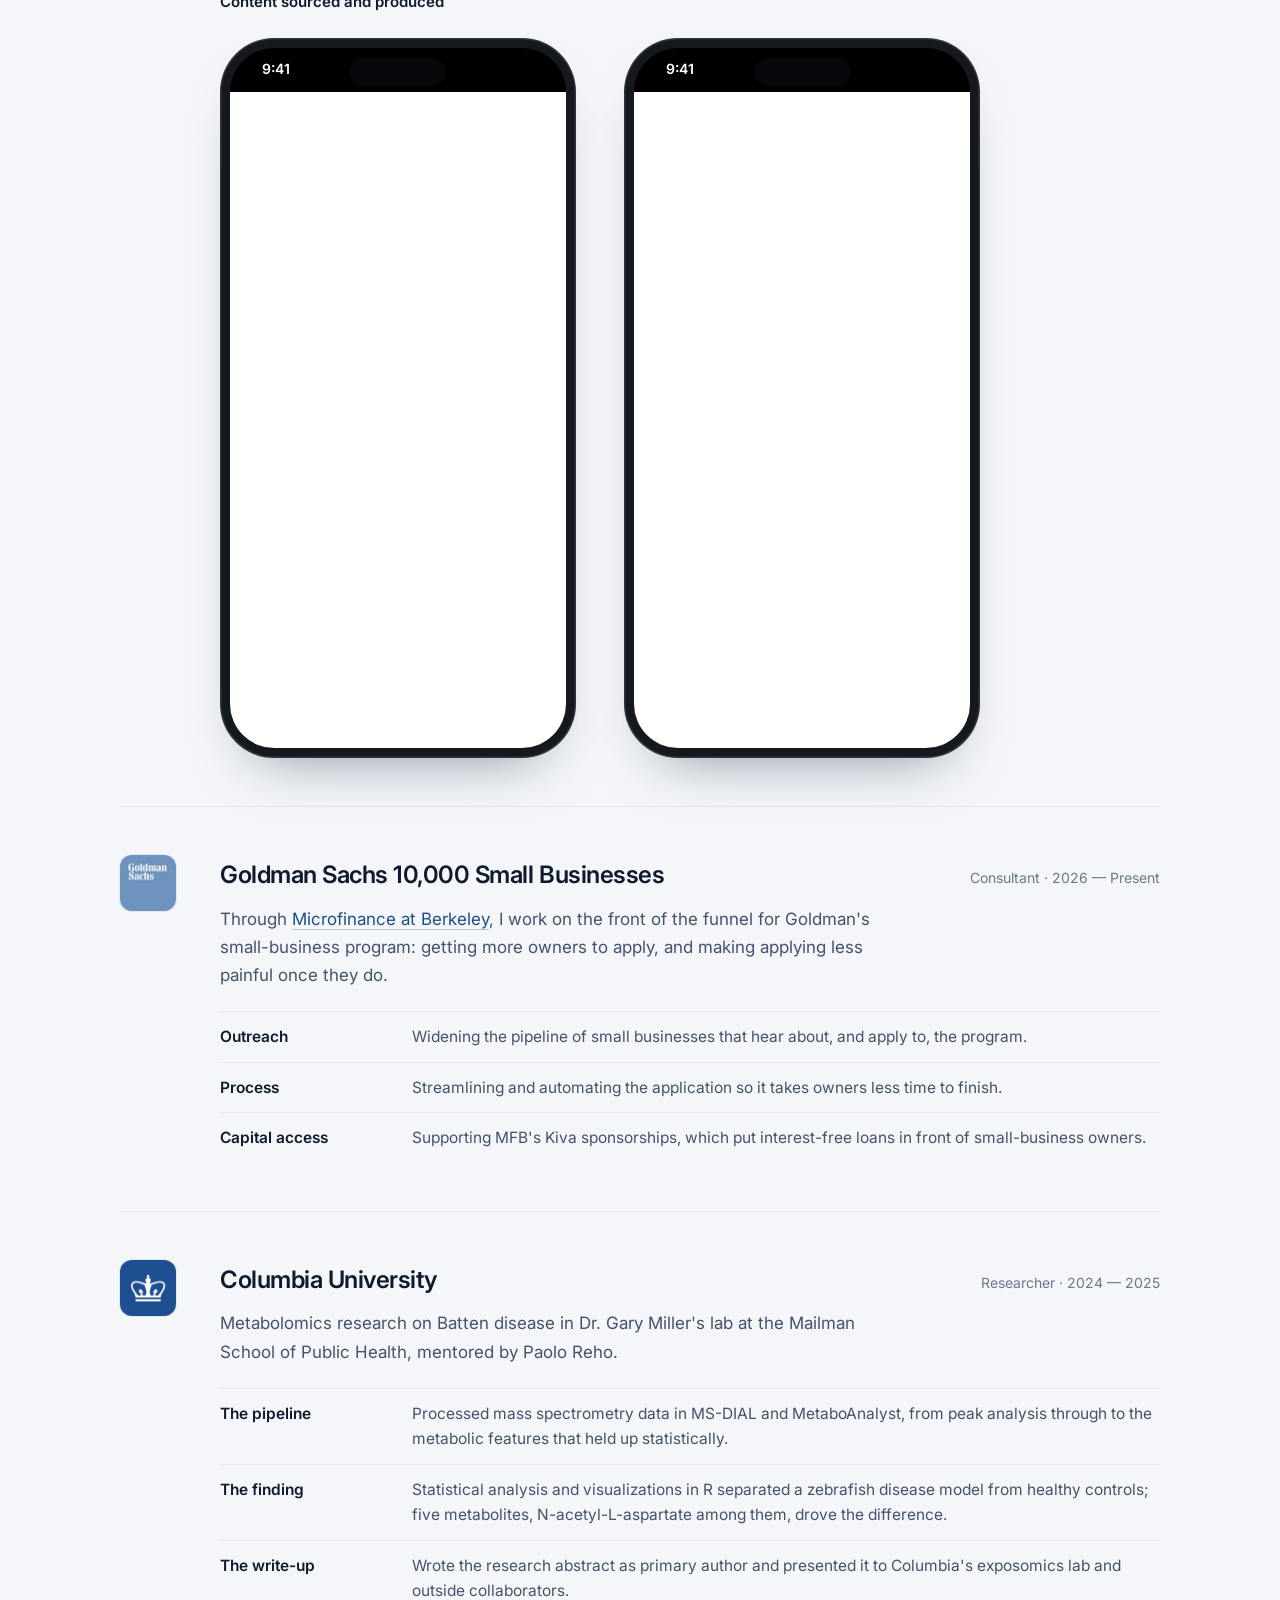
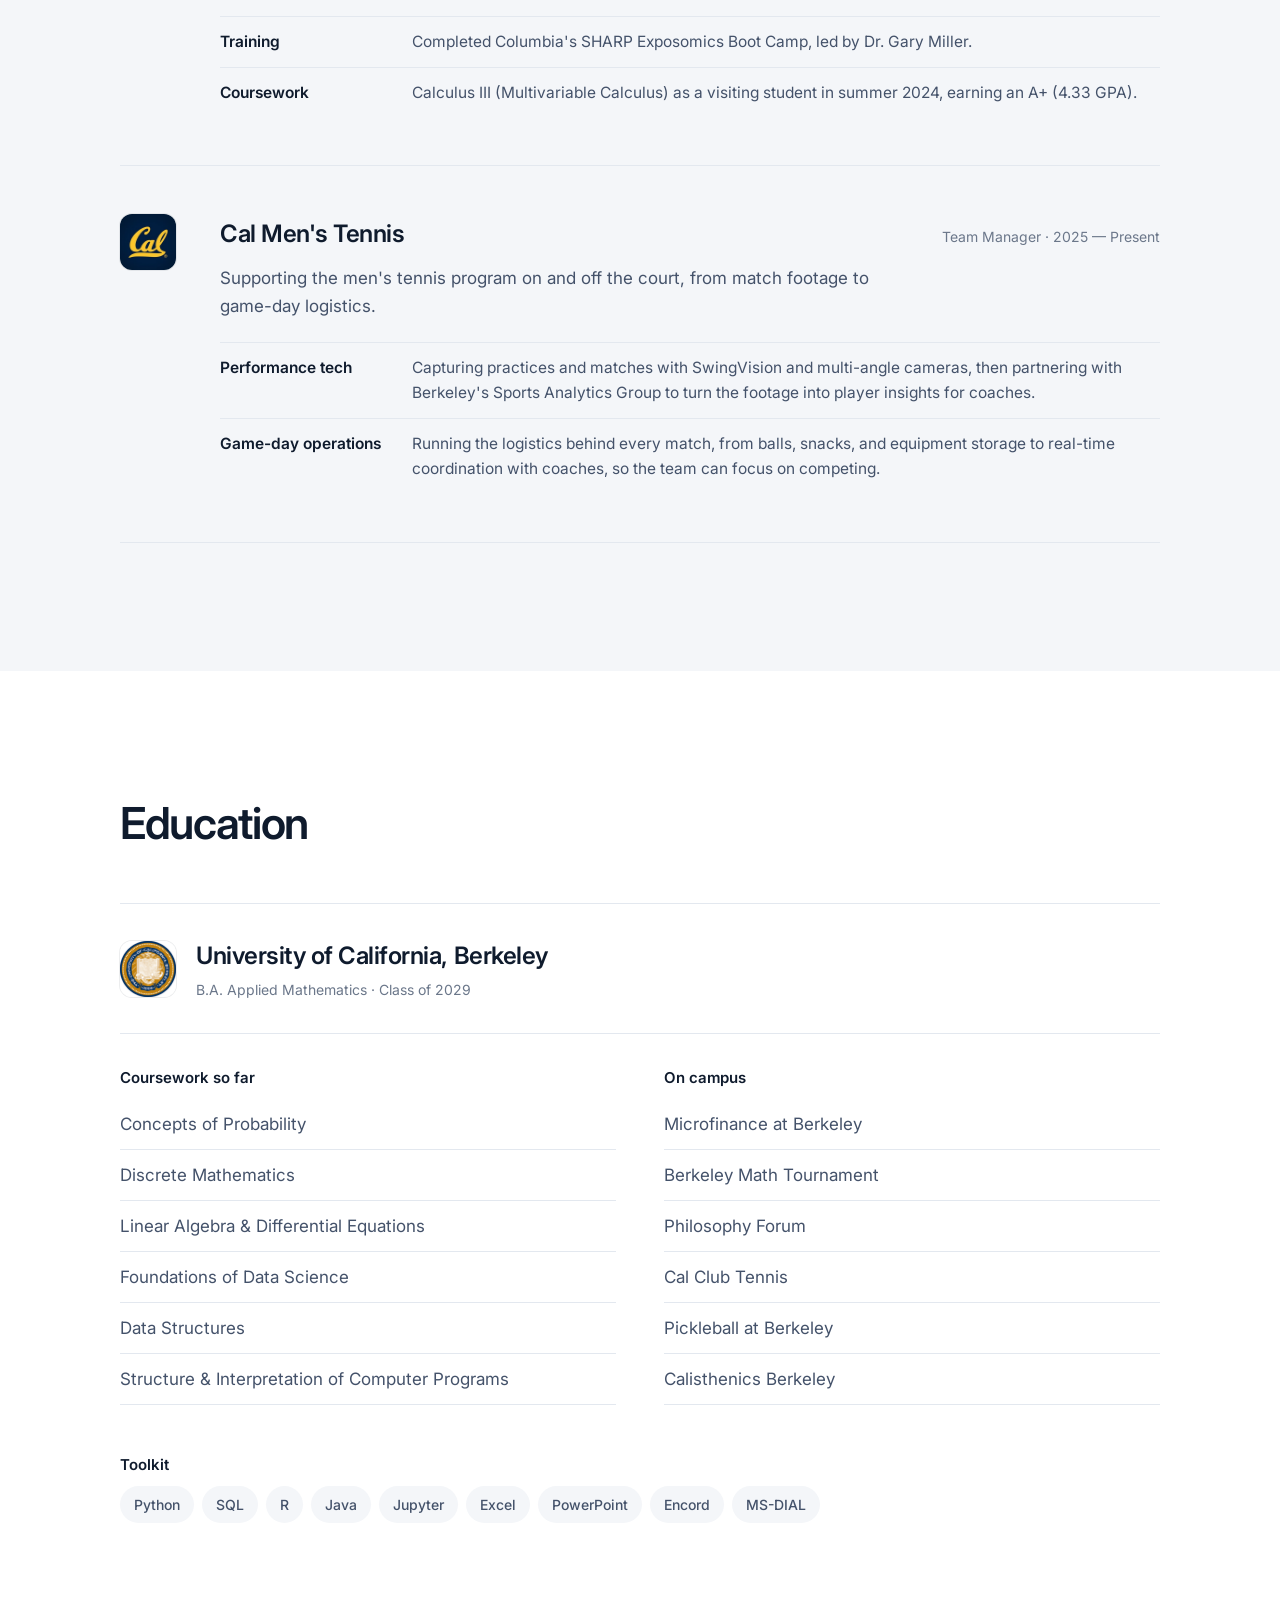
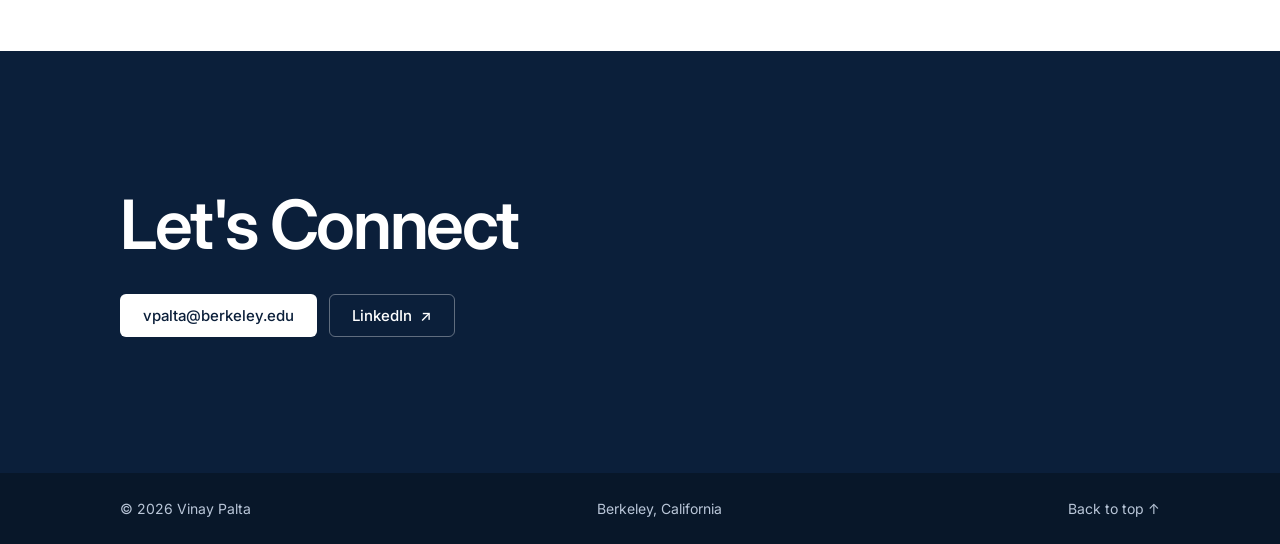
==== commit 613d9b1b: "Add bio, activities, UTR copy" ====
--- a/index.html
+++ b/index.html
@@ -33,7 +33,7 @@
     <link rel="preconnect" href="https://fonts.gstatic.com" crossorigin>
     <link href="https://fonts.googleapis.com/css2?family=Inter:ital,opsz,wght@0,14..32,400..700;1,14..32,400..600&display=swap" rel="stylesheet">
     <link rel="preload" as="image" href="images/headshot.webp" type="image/webp">
-    <link rel="stylesheet" href="style.css?v=31">
+    <link rel="stylesheet" href="style.css?v=32">
 
     <script type="application/ld+json">
     {
@@ -60,7 +60,6 @@
           <span class="sr-only">Menu</span><span class="bars" aria-hidden="true"></span>
         </button>
         <nav id="site-nav" aria-label="Main navigation">
-          <a href="#about">About</a>
           <a href="#experience">Experience</a>
           <a href="#education">Education</a>
           <a href="interests.html">Interests</a>
@@ -117,15 +116,6 @@
         </div>
       </section>
 
-      <!-- ABOUT (placeholder: add your story here later) -->
-      <section id="about" class="section section-compact">
-        <div class="wrap">
-          <header class="section-head reveal">
-            <h2>My Story</h2>
-          </header>
-        </div>
-      </section>
-
       <!-- EXPERIENCE -->
       <section id="experience" class="section section-tint">
         <div class="wrap">
@@ -269,8 +259,10 @@
                 <ul class="clean-list">
                   <li><a href="https://microfinanceatberkeley.com/" target="_blank" rel="noopener noreferrer">Microfinance at Berkeley</a></li>
                   <li><a href="https://berkeley.mt/" target="_blank" rel="noopener noreferrer">Berkeley Math Tournament</a></li>
+                  <li><a href="https://philosophy.berkeley.edu/undergraduate/student_groups" target="_blank" rel="noopener noreferrer">Philosophy Forum</a></li>
                   <li><a href="https://californiaclubtennis.com/" target="_blank" rel="noopener noreferrer">Cal Club Tennis</a></li>
                   <li><a href="https://www.instagram.com/pickleballatberkeley/" target="_blank" rel="noopener noreferrer">Pickleball at Berkeley</a></li>
+                  <li><a href="https://www.instagram.com/calisthenicsberkeley/" target="_blank" rel="noopener noreferrer">Calisthenics Berkeley</a></li>
                 </ul>
               </div>
             </div>
--- a/style.css
+++ b/style.css
@@ -240,3 +240,11 @@
 /* Interests: logo and copy centered in the info column */
 .feat-info { text-align: center; }
 .feat-logo { margin-left: auto; margin-right: auto; }
+
+/* About */
+.about-grid { display: grid; grid-template-columns: 1fr 2fr; gap: clamp(24px, 5vw, 72px); align-items: start; }
+.about-grid .section-head { margin-bottom: 0; }
+.bio p { margin: 0 0 18px; max-width: 64ch; font-size: clamp(17px, 1.4vw, 18.5px); line-height: 1.7; color: var(--ink-2); }
+.bio p:first-child { font-size: clamp(19px, 1.7vw, 22px); line-height: 1.5; color: var(--ink); font-weight: 500; }
+.bio p:last-child { margin-bottom: 0; }
+@media (max-width: 820px) { .about-grid { grid-template-columns: 1fr; } }
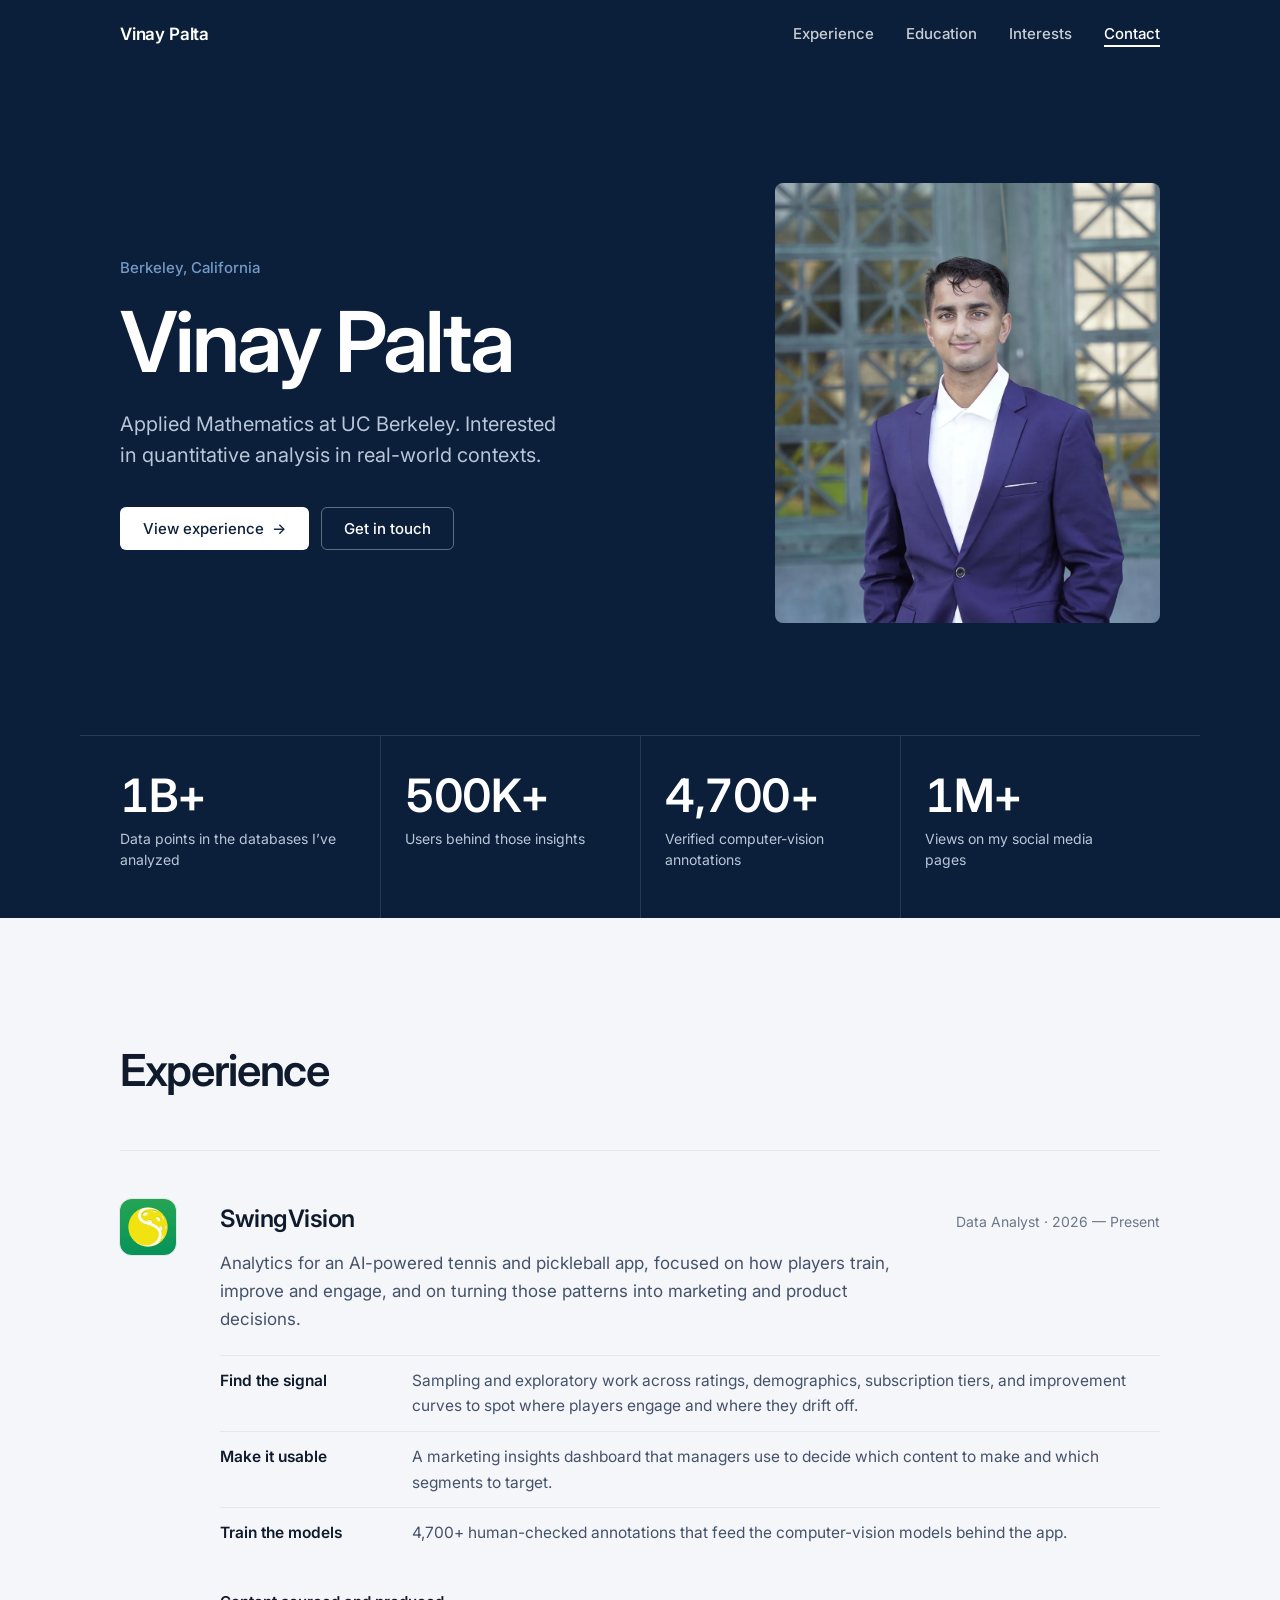
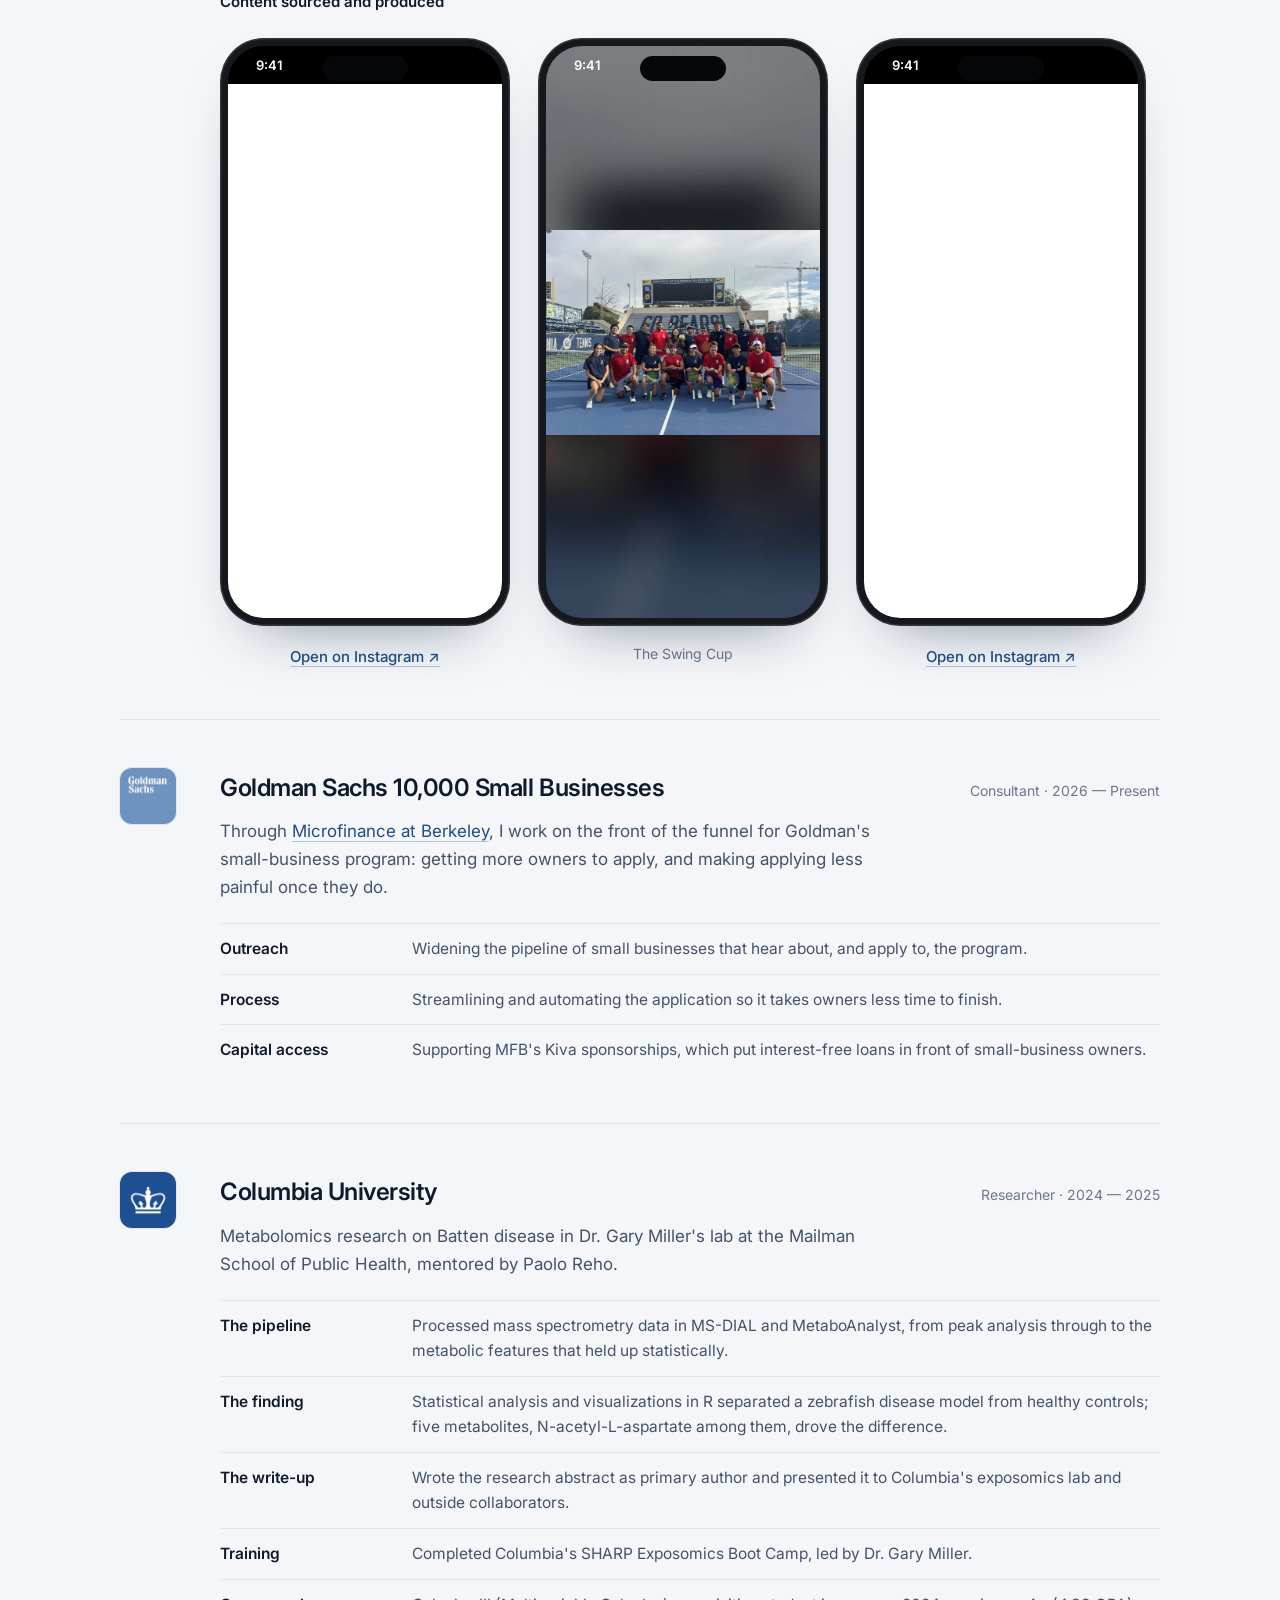
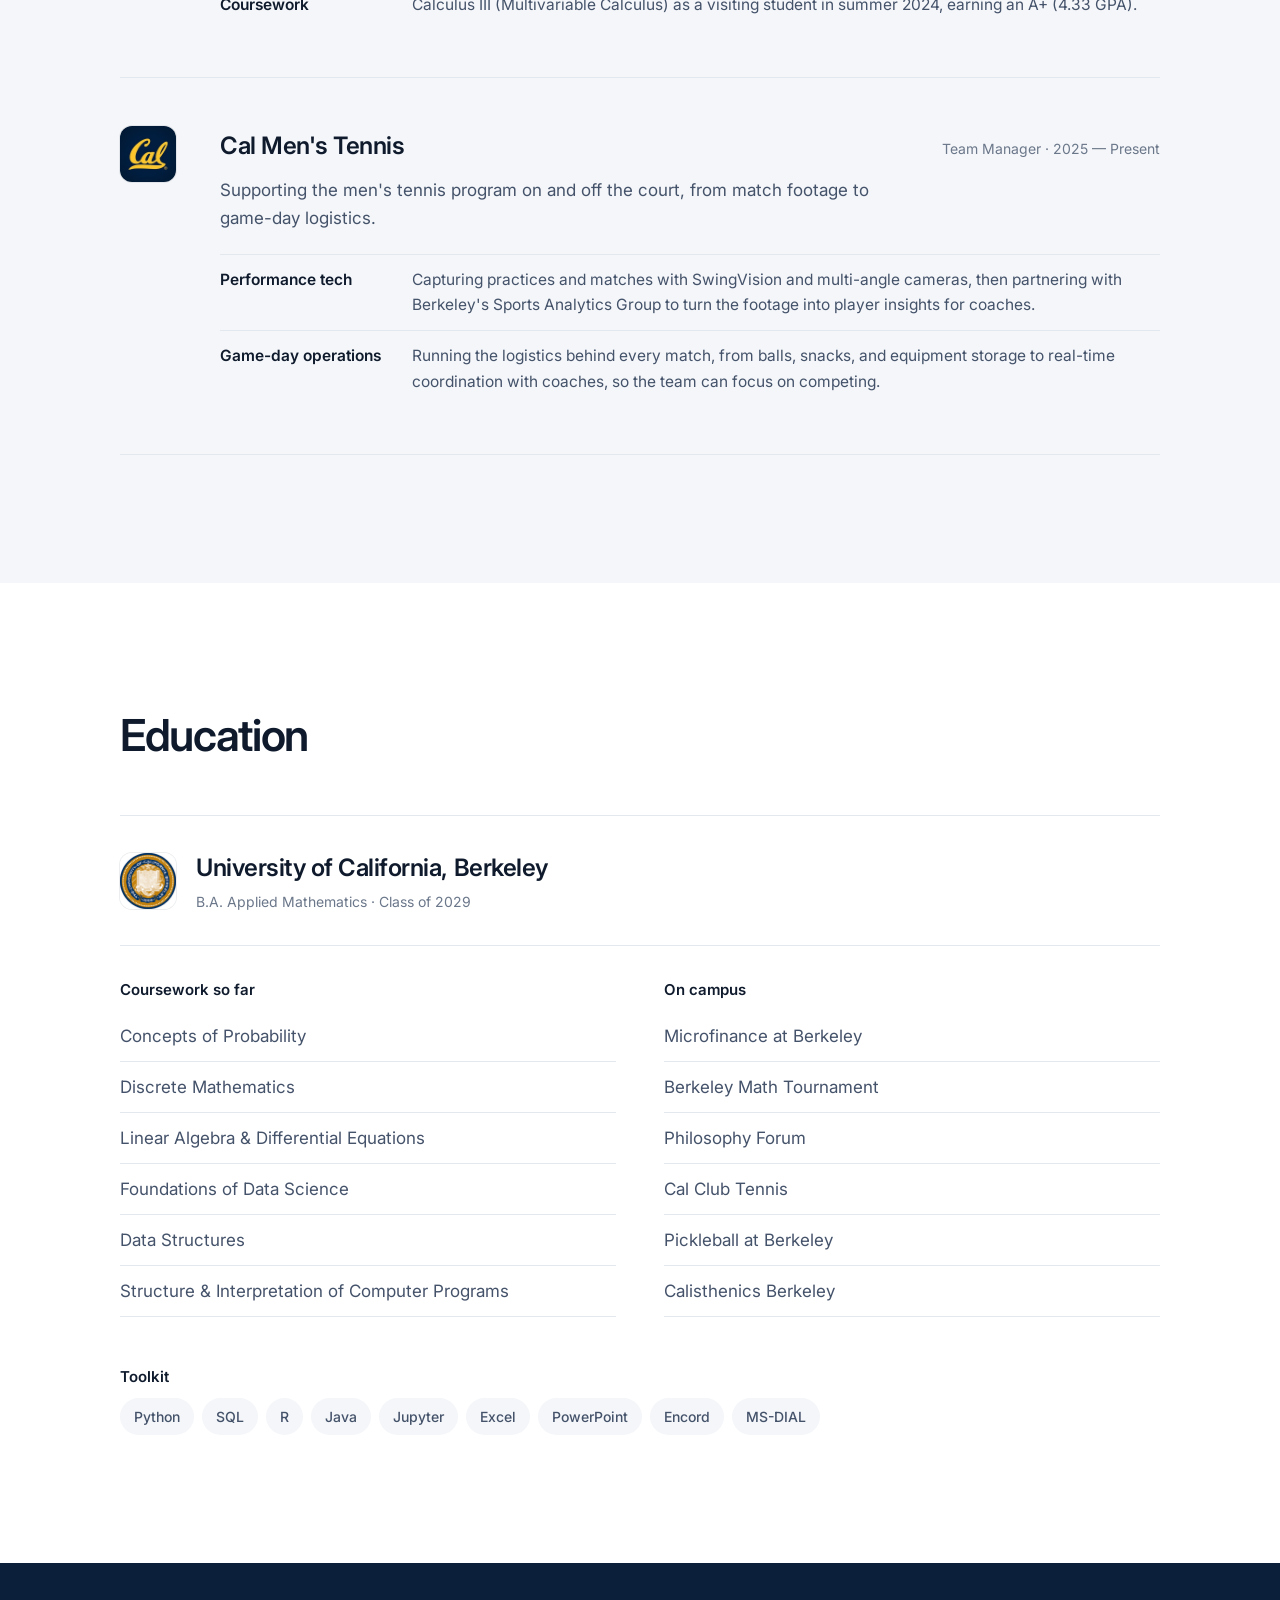
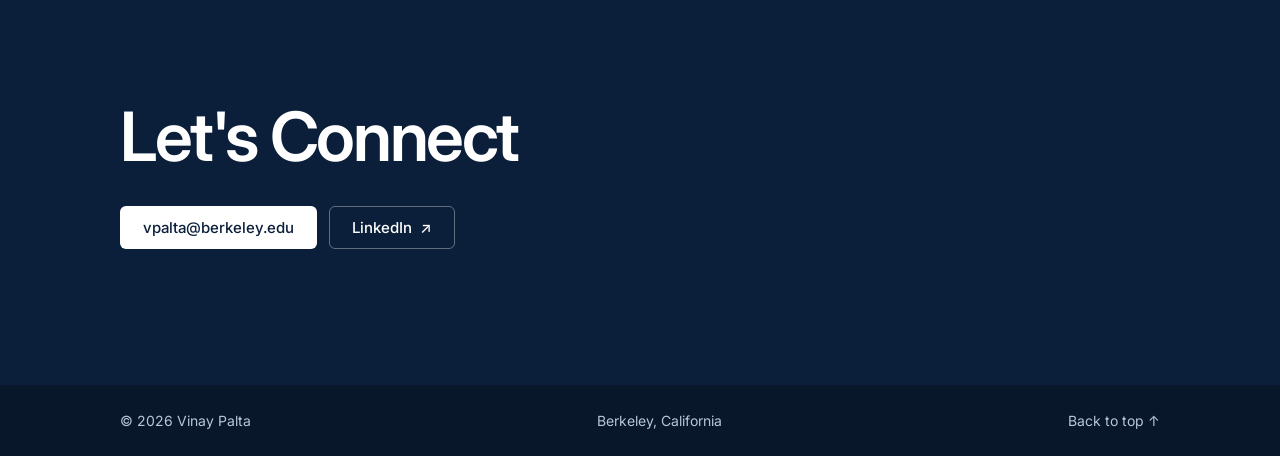
==== commit e426fd3a: "Swing Cup phone, 510Pickleball feature, dusk header, reel links" ====
--- a/index.html
+++ b/index.html
@@ -33,7 +33,7 @@
     <link rel="preconnect" href="https://fonts.gstatic.com" crossorigin>
     <link href="https://fonts.googleapis.com/css2?family=Inter:ital,opsz,wght@0,14..32,400..700;1,14..32,400..600&display=swap" rel="stylesheet">
     <link rel="preload" as="image" href="images/headshot.webp" type="image/webp">
-    <link rel="stylesheet" href="style.css?v=32">
+    <link rel="stylesheet" href="style.css?v=34">
 
     <script type="application/ld+json">
     {
@@ -149,11 +149,21 @@
                 <div class="phone-screen">
                   <div class="screen"><span class="status" aria-hidden="true">9:41</span><iframe src="https://www.instagram.com/p/DdE9dBwP9kK/embed/" title="SwingVision reel 01 on Instagram" loading="lazy" scrolling="no" allowtransparency="true" allow="encrypted-media; picture-in-picture"></iframe></div>
                 </div>
+                <figcaption><a class="text-link" href="https://www.instagram.com/p/DdE9dBwP9kK/" target="_blank" rel="noopener noreferrer">Open on Instagram <span aria-hidden="true">↗</span></a></figcaption>
+              </figure>
+              <figure class="phone">
+                <div class="phone-screen">
+                  <div class="screen story-screen"><span class="status" aria-hidden="true">9:41</span>
+                    <img class="story-photo" src="images/swing-cup.jpg" alt="SwingVision team at the Swing Cup" width="1400" height="1050" loading="lazy">
+                  </div>
+                </div>
+                <figcaption class="phone-cap">The Swing Cup</figcaption>
               </figure>
               <figure class="phone">
                 <div class="phone-screen">
                   <div class="screen"><span class="status" aria-hidden="true">9:41</span><iframe src="https://www.instagram.com/p/DcOzZh5hBcR/embed/" title="SwingVision reel 02 on Instagram" loading="lazy" scrolling="no" allowtransparency="true" allow="encrypted-media; picture-in-picture"></iframe></div>
                 </div>
+                <figcaption><a class="text-link" href="https://www.instagram.com/p/DcOzZh5hBcR/" target="_blank" rel="noopener noreferrer">Open on Instagram <span aria-hidden="true">↗</span></a></figcaption>
               </figure>
             </div>
                 </div>
--- a/style.css
+++ b/style.css
@@ -79,7 +79,7 @@
 .hero-actions { display: flex; flex-wrap: wrap; gap: 12px; margin-top: 36px; }
 .hero-portrait { margin: 0; justify-self: end; width: 100%; max-width: 400px; }
 .portrait-frame img { width: 100%; height: auto; aspect-ratio: 1000 / 1141; object-fit: cover; border-radius: 8px; }
-.page-hero { padding-bottom: clamp(56px, 7vw, 88px); }
+.page-hero { padding-bottom: clamp(72px, 9vw, 112px); }
 .page-hero .lede { max-width: 44ch; }
 
 .hero-line { opacity: 0; transform: translateY(12px); }
@@ -248,3 +248,19 @@
 .bio p:first-child { font-size: clamp(19px, 1.7vw, 22px); line-height: 1.5; color: var(--ink); font-weight: 500; }
 .bio p:last-child { margin-bottom: 0; }
 @media (max-width: 820px) { .about-grid { grid-template-columns: 1fr; } }
+
+/* Three phones on one row (two reels + Swing Cup story) */
+.phones-inline { flex-wrap: nowrap; gap: 28px; }
+.phone-screen { width: 290px; height: 588px; padding: 8px; border-radius: 44px; }
+.phone-screen::before { top: 18px; width: 86px; height: 25px; margin-left: -43px; }
+.screen { border-radius: 36px; padding-top: 38px; }
+.screen .status { top: 13px; left: 28px; font-size: 13px; }
+.story-screen { padding-top: 0; display: grid; place-items: center; background: #000 url(images/swing-cup-bg.jpg) center / cover; }
+.story-photo { width: 100%; height: auto; }
+.phone-cap { font-size: 14px; color: var(--ink-3); }
+@media (max-width: 1100px) { .phones-inline { flex-wrap: wrap; } }
+@media (max-width: 440px) { .phone-screen, .phone:hover .phone-screen { transform: none; margin: 0; } }
+
+/* Interests: single phone feature (510Pickleball) */
+.feat-phone { display: flex; justify-content: center; }
+#pickleball .feat + .feat { padding-top: clamp(44px, 6vw, 72px); }
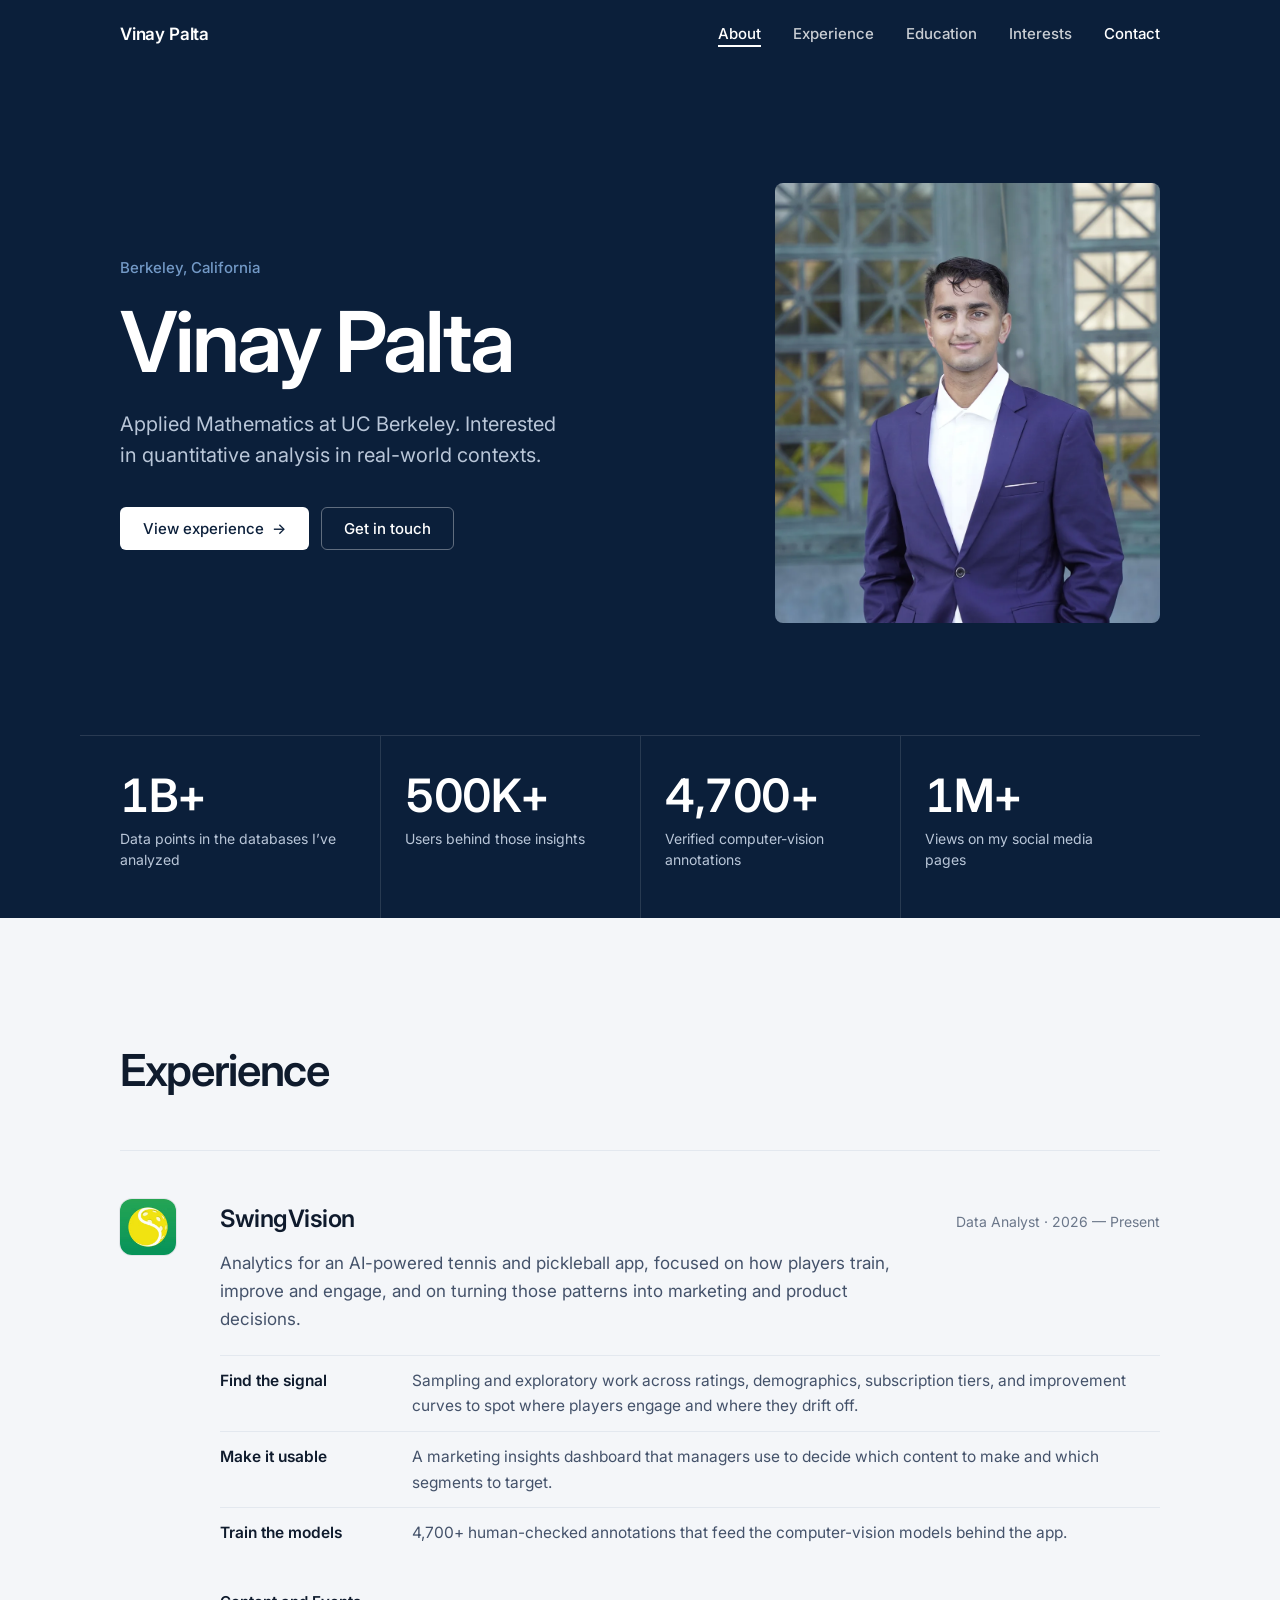
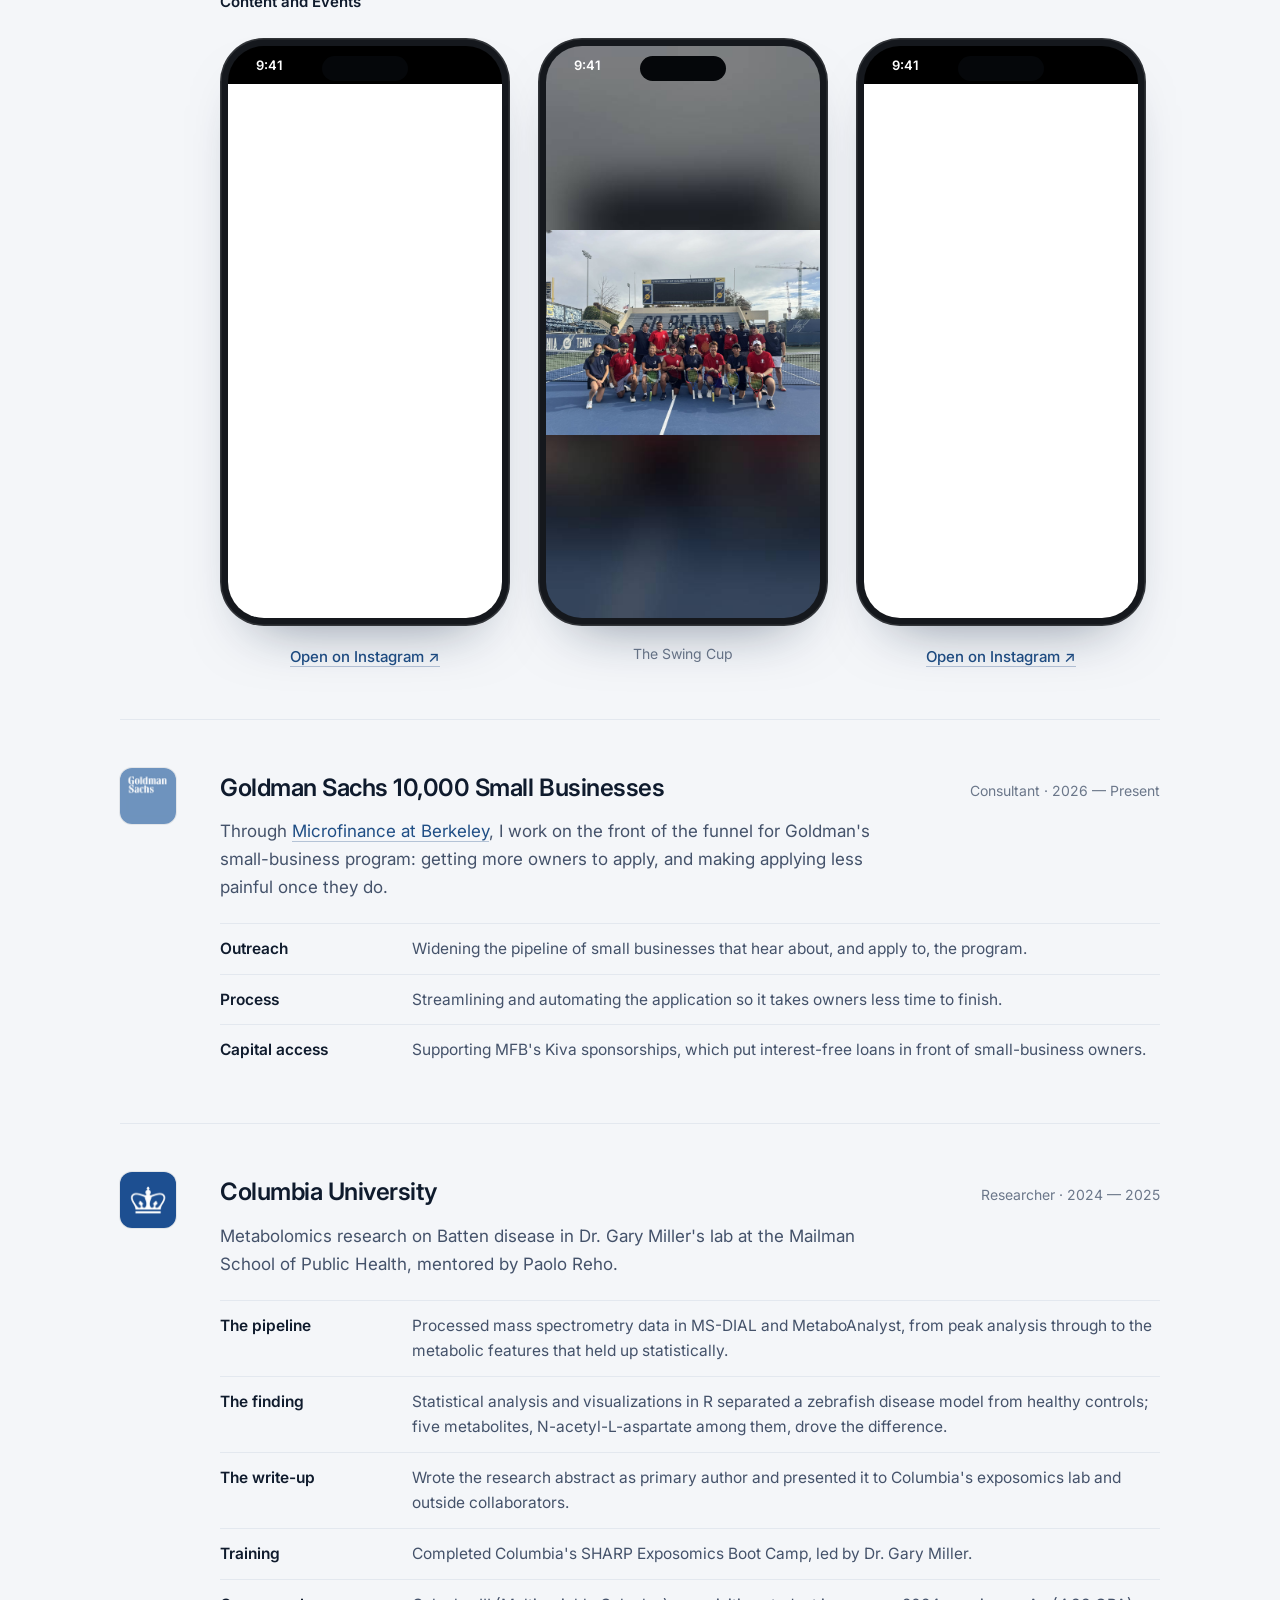
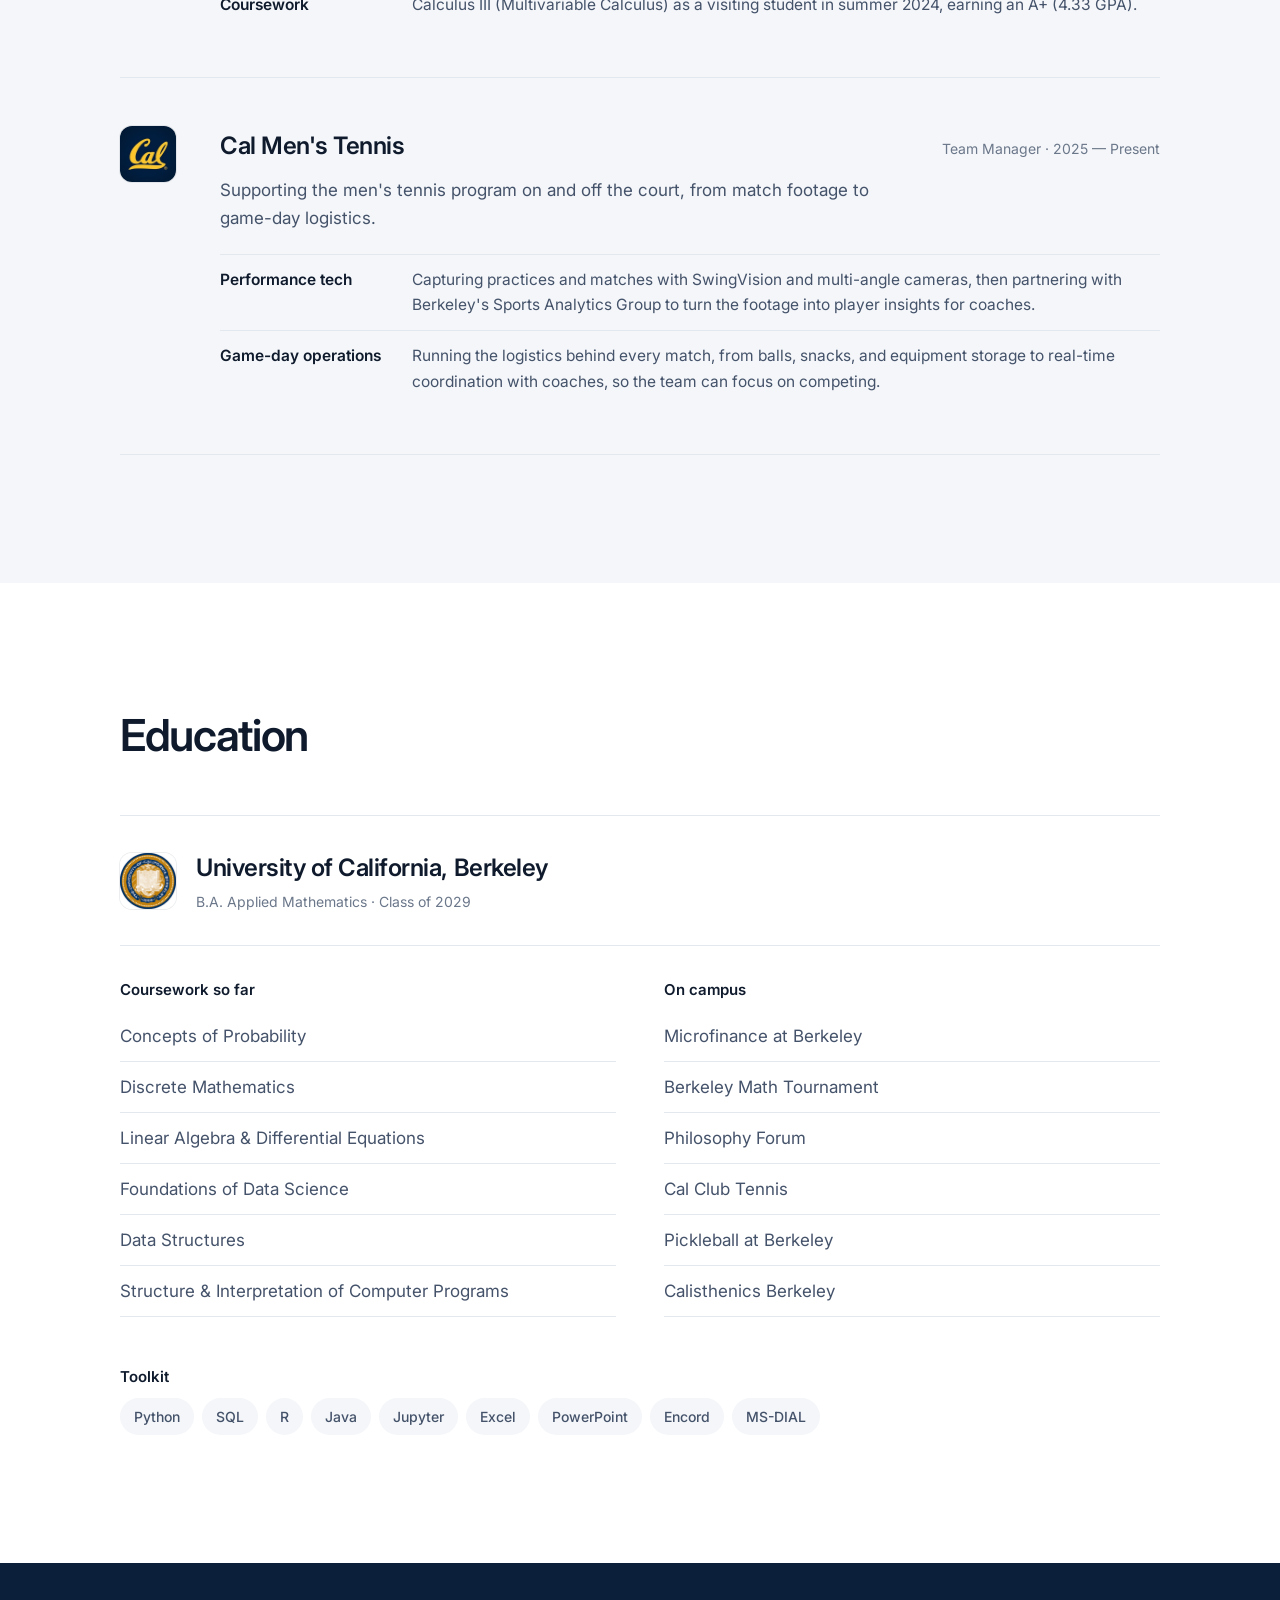
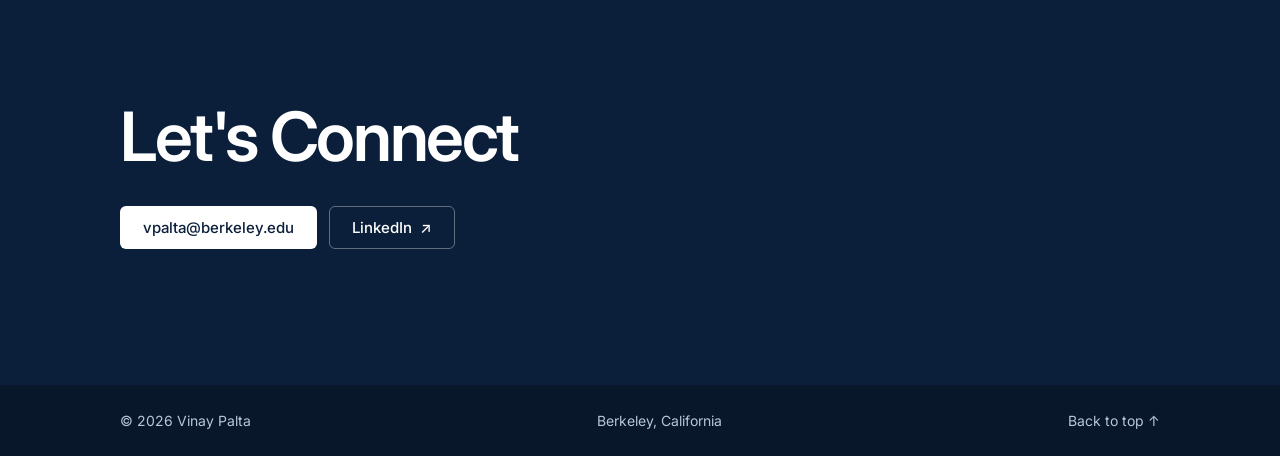
==== commit 3e6455f4: "Add About link, rename Content and Events" ====
--- a/index.html
+++ b/index.html
@@ -60,6 +60,7 @@
           <span class="sr-only">Menu</span><span class="bars" aria-hidden="true"></span>
         </button>
         <nav id="site-nav" aria-label="Main navigation">
+          <a href="#top">About</a>
           <a href="#experience">Experience</a>
           <a href="#education">Education</a>
           <a href="interests.html">Interests</a>
@@ -143,7 +144,7 @@
                   <li><span class="hl-k">Train the models</span><span>4,700+ human-checked annotations that feed the computer-vision models behind the app.</span></li>
                 </ul>
                 <div class="sv-reels">
-                  <p class="links-label">Content sourced and produced</p>
+                  <p class="links-label">Content and Events</p>
             <div class="phones phones-inline">
               <figure class="phone">
                 <div class="phone-screen">
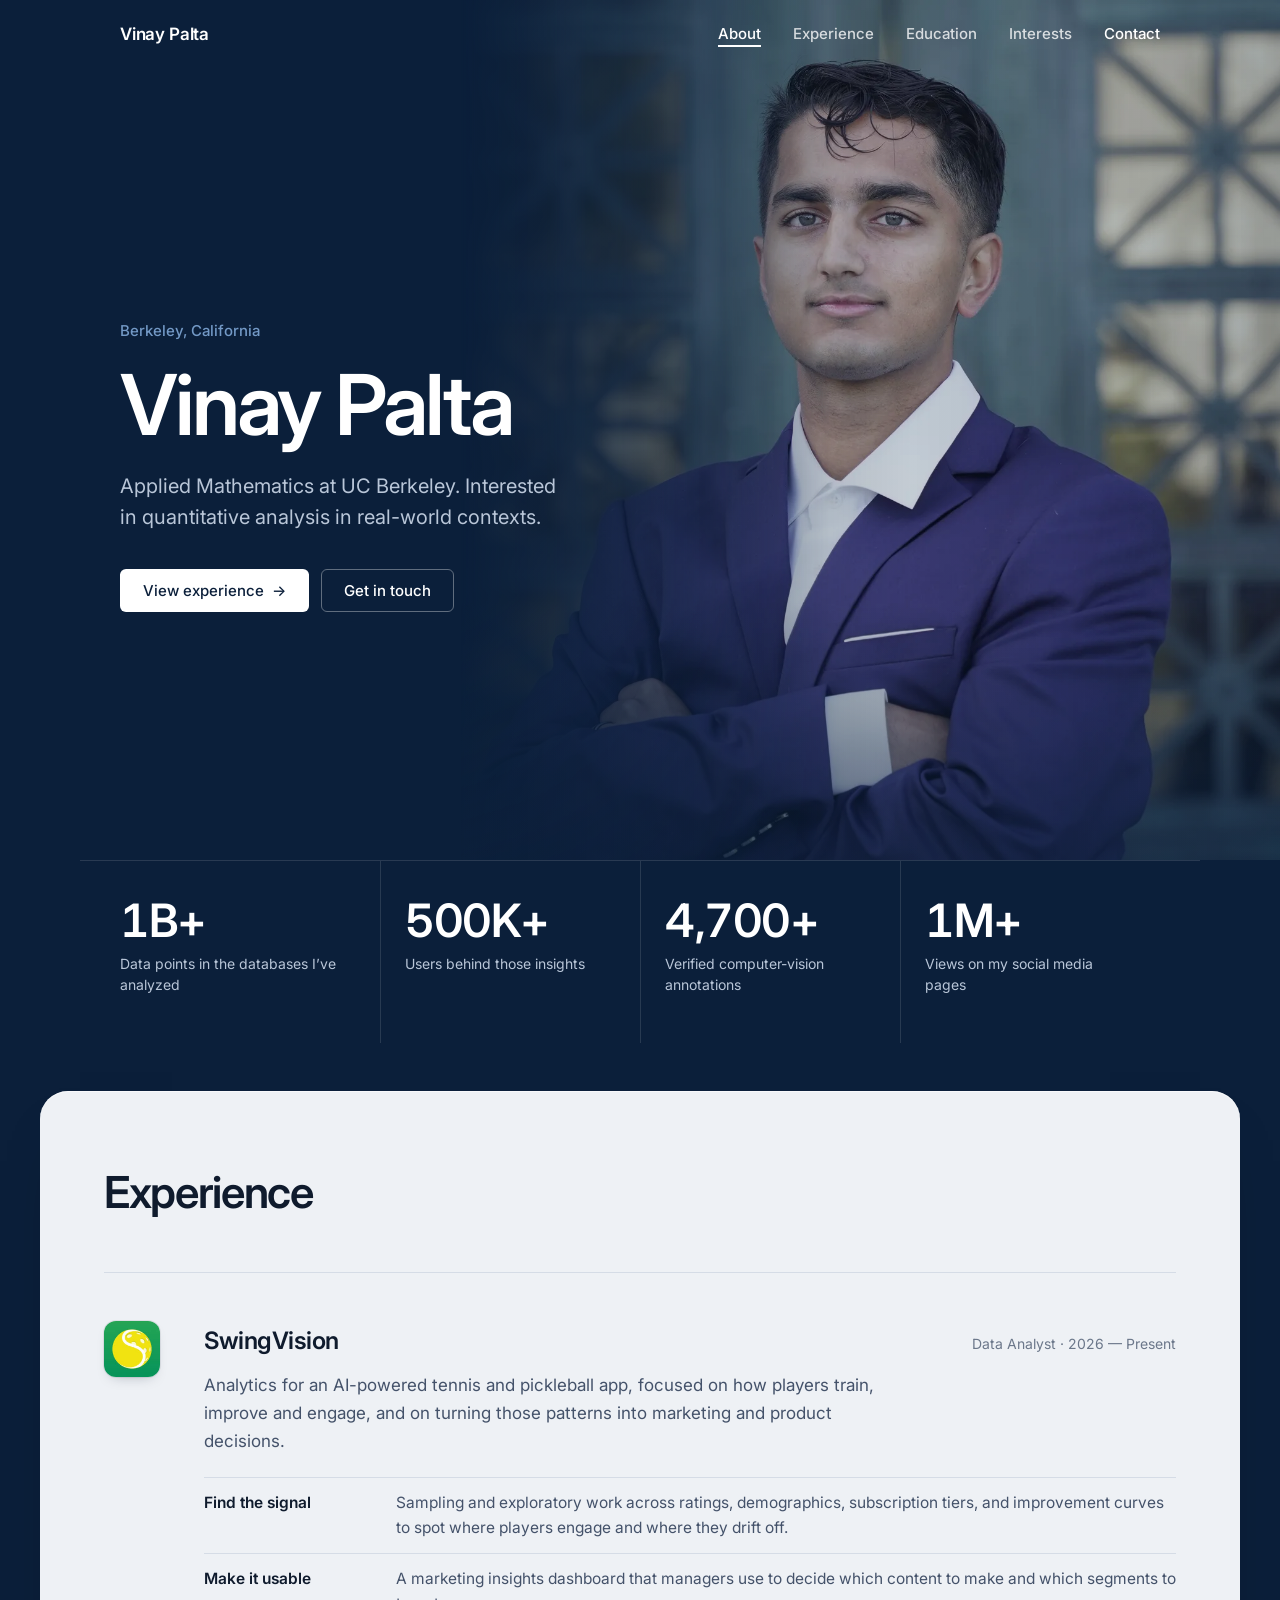
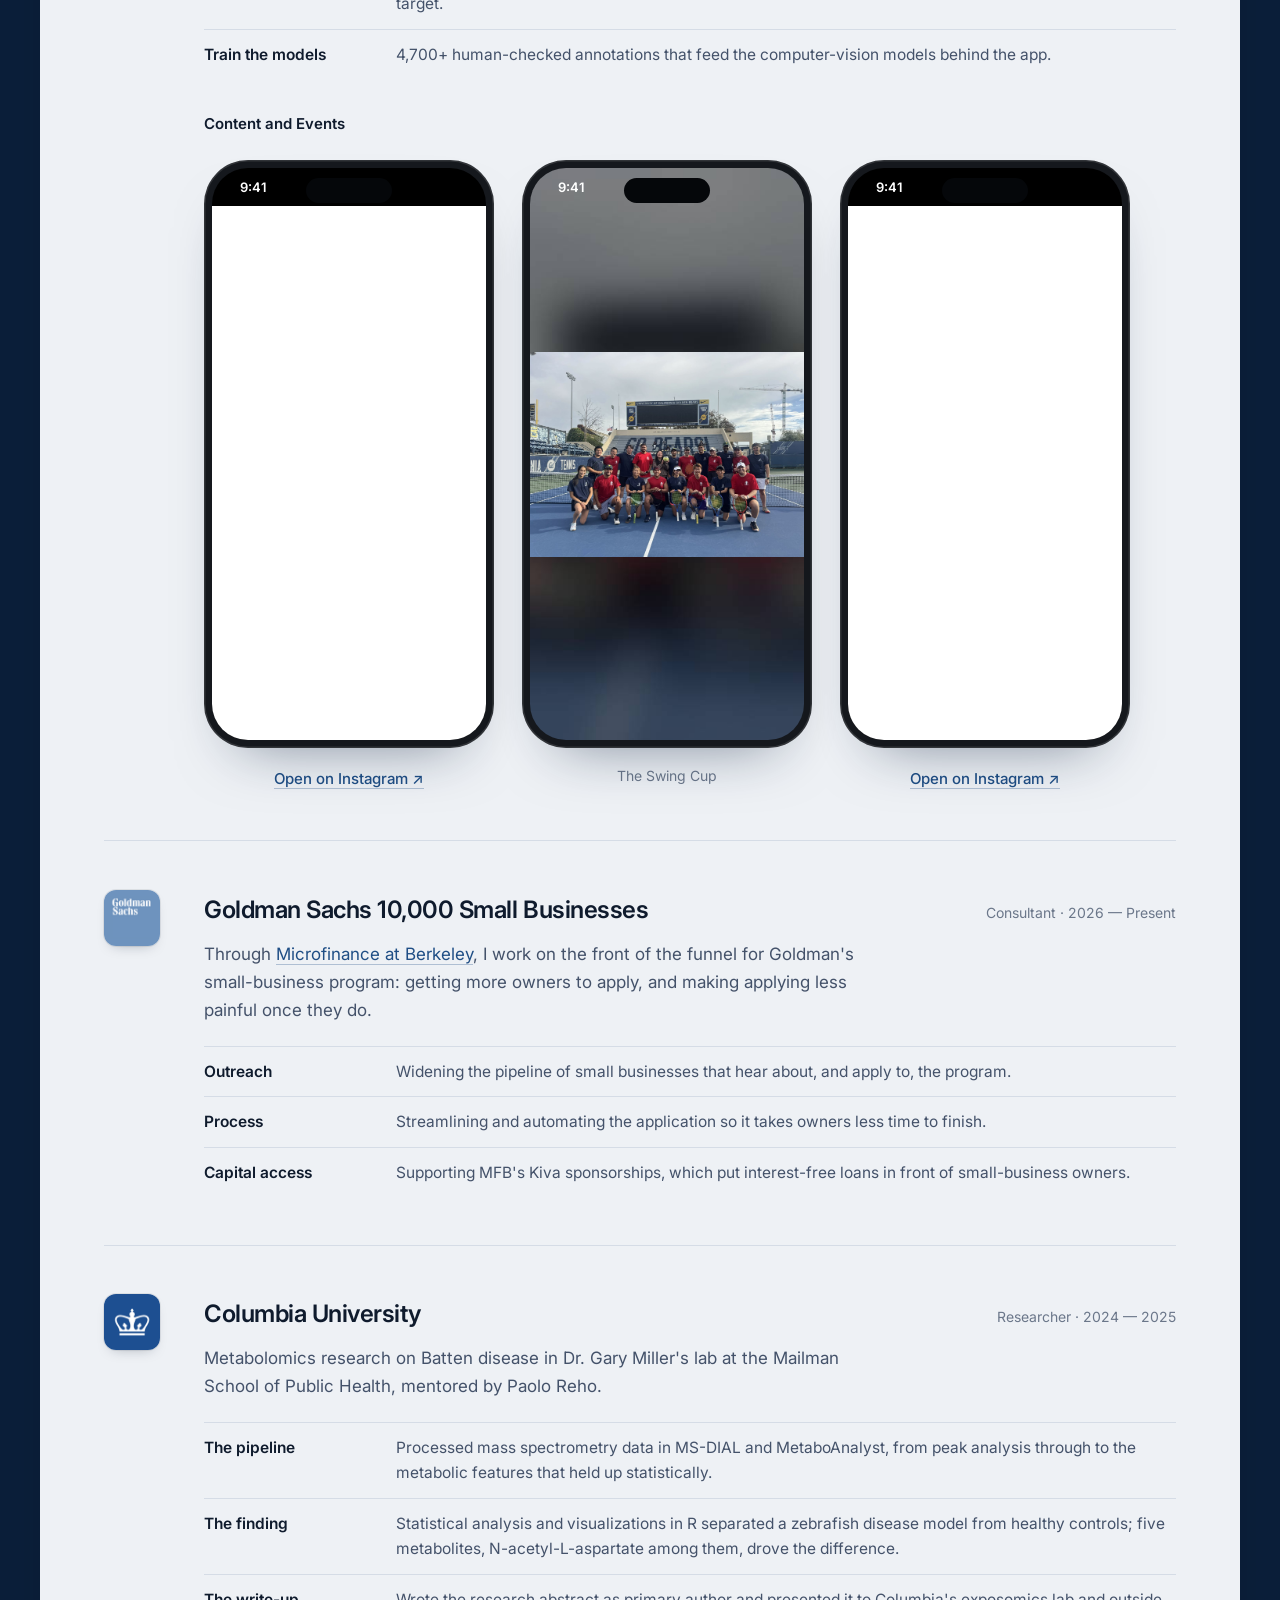
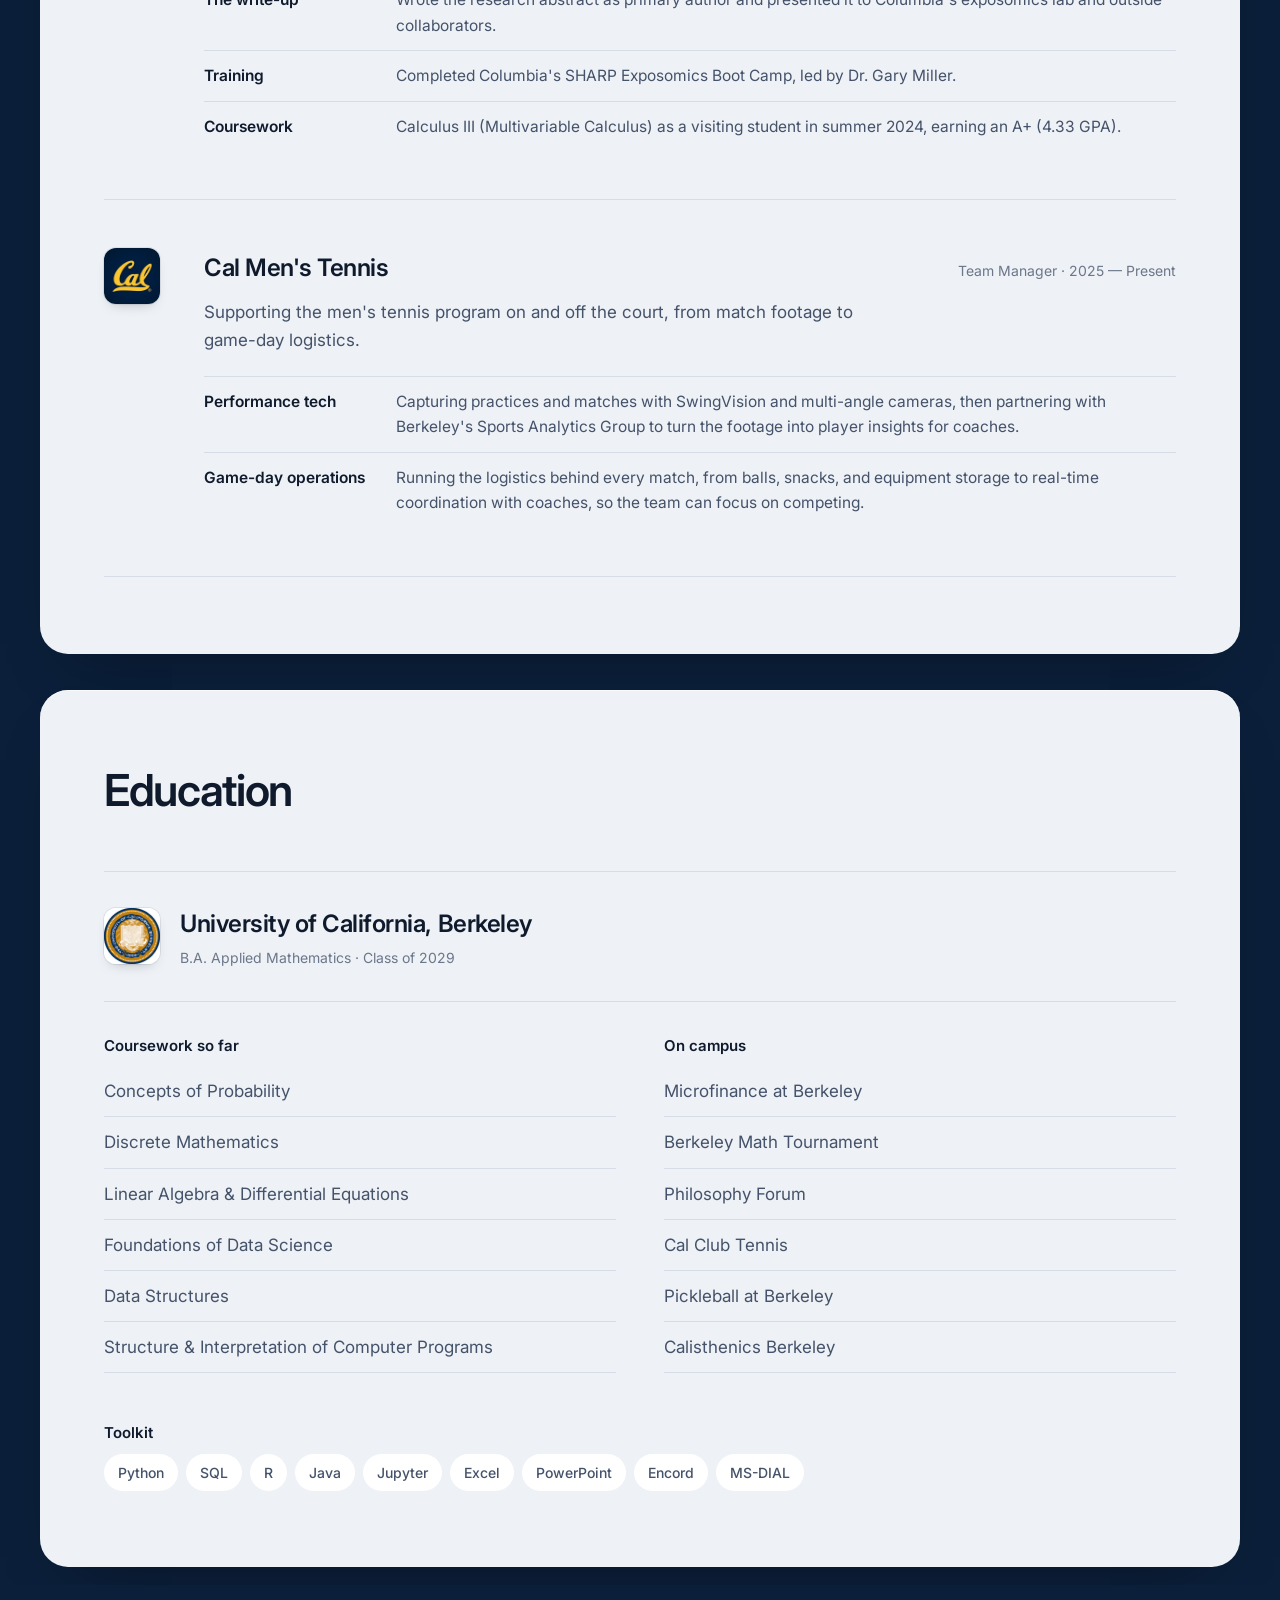
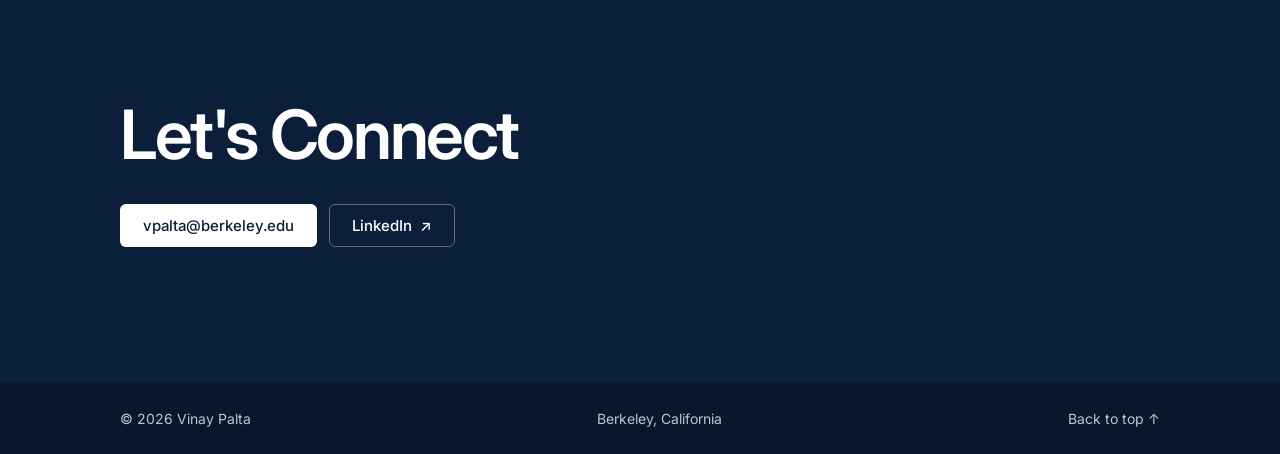
==== commit 1463d69e: "Photo heroes and navy theme" ====
--- a/index.html
+++ b/index.html
@@ -32,8 +32,8 @@
     <link rel="preconnect" href="https://fonts.googleapis.com">
     <link rel="preconnect" href="https://fonts.gstatic.com" crossorigin>
     <link href="https://fonts.googleapis.com/css2?family=Inter:ital,opsz,wght@0,14..32,400..700;1,14..32,400..600&display=swap" rel="stylesheet">
-    <link rel="preload" as="image" href="images/headshot.webp" type="image/webp">
-    <link rel="stylesheet" href="style.css?v=34">
+    <link rel="preload" as="image" href="images/hero-bg.webp" type="image/webp">
+    <link rel="stylesheet" href="style.css?v=35">
 
     <script type="application/ld+json">
     {
@@ -71,7 +71,8 @@
 
     <main id="main">
       <!-- HERO -->
-      <section id="top" class="hero">
+      <section id="top" class="hero hero-photo">
+        <div class="hero-bg" aria-hidden="true"><picture><source srcset="images/hero-bg.webp" type="image/webp"><img src="images/hero-bg.jpg" alt="" width="1600" height="1391" fetchpriority="high"></picture></div>
         <div class="wrap hero-inner">
           <div class="hero-copy">
             <p class="eyebrow hero-line" style="--d:0">Berkeley, California</p>
@@ -84,14 +85,7 @@
               <a class="btn btn-ghost" href="#contact">Get in touch</a>
             </div>
           </div>
-          <figure class="hero-portrait hero-line" style="--d:2">
-            <div class="portrait-frame">
-              <picture>
-                <source srcset="images/headshot.webp" type="image/webp">
-                <img src="images/headshot.jpg" alt="Portrait of Vinay Palta" width="1000" height="1141" fetchpriority="high">
-              </picture>
-            </div>
-          </figure>
+
         </div>
       </section>
 
@@ -308,6 +302,6 @@
       </div>
     </footer>
 
-    <script src="script.js?v=30" defer></script>
+    <script src="script.js?v=35" defer></script>
   </body>
 </html>
--- a/style.css
+++ b/style.css
@@ -264,3 +264,63 @@
 /* Interests: single phone feature (510Pickleball) */
 .feat-phone { display: flex; justify-content: center; }
 #pickleball .feat + .feat { padding-top: clamp(44px, 6vw, 72px); }
+
+/* ---------- Hero with photo background ---------- */
+.hero-photo { position: relative; overflow: hidden; min-height: min(100svh, 860px); display: flex; align-items: center; }
+.hero-photo .hero-inner { position: relative; z-index: 1; grid-template-columns: 1fr; }
+.hero-bg { position: absolute; inset: 0 0 0 auto; width: 64%; will-change: transform; }
+.hero-bg picture { display: block; width: 100%; height: 100%; }
+.hero-bg img { width: 100%; height: 100%; object-fit: cover; object-position: center 30%;
+  -webkit-mask-image: linear-gradient(to right, transparent 0%, #000 45%); mask-image: linear-gradient(to right, transparent 0%, #000 45%); }
+.hero-bg::after { content: ""; position: absolute; inset: 0; background: linear-gradient(90deg, rgba(11,31,58,.55) 0%, rgba(11,31,58,.22) 55%, rgba(11,31,58,.35) 100%), linear-gradient(0deg, rgba(11,31,58,.6), transparent 30%); }
+.hero-photo .hero-copy { will-change: transform, opacity; }
+@media (max-width: 820px) {
+  .hero-bg { width: 100%; }
+  .hero-bg img { -webkit-mask-image: none; mask-image: none; }
+  .hero-bg::after { background: linear-gradient(0deg, rgba(11,31,58,.95) 0%, rgba(11,31,58,.7) 45%, rgba(11,31,58,.35) 100%); }
+  .hero-photo { align-items: flex-end; min-height: 92svh; }
+}
+
+/* ---------- Modern scroll transitions ---------- */
+:root { --ease-out: cubic-bezier(.16, 1, .3, 1); }
+.js .reveal { opacity: 0; transform: translateY(32px); filter: blur(8px); transition: opacity 1s var(--ease-out), transform 1.1s var(--ease-out), filter 1s var(--ease-out); transition-delay: var(--stagger, 0ms); will-change: transform, opacity, filter; }
+.js .reveal.is-in { opacity: 1; transform: none; filter: blur(0); }
+@media (prefers-reduced-motion: reduce) { .js .reveal { filter: none; } }
+
+/* ==========================================================
+   Theme: navy page, light-gray content panels
+   ========================================================== */
+:root {
+  --panel: #eef1f5;
+  --panel-2: #e3e8ef;
+  --panel-line: #d5dce6;
+}
+body { background: var(--navy); }
+.section, .section-tint { background: transparent; padding: clamp(10px, 1.4vw, 18px) 0; }
+.section > .wrap {
+  max-width: calc(var(--wrap) + 80px);
+  background: var(--panel);
+  border-radius: 28px;
+  padding: clamp(40px, 6vw, 88px) clamp(22px, 5vw, 72px);
+  box-shadow: 0 1px 0 rgba(255,255,255,.6) inset, 0 30px 60px -40px rgba(0,0,0,.5);
+}
+main > .section:first-of-type, .figures + .section { padding-top: clamp(28px, 4vw, 48px); }
+.contact { padding-top: clamp(72px, 9vw, 112px); }
+@media (max-width: 640px) {
+  .section > .wrap { border-radius: 20px; width: calc(100% - 20px); }
+}
+
+/* lines and surfaces inside panels */
+.timeline, .edu, .edu-main, .highlights li, .clean-list li, .org, .feat { border-color: var(--panel-line); }
+.chips li { background: #fff; }
+.org-logo, .edu-seal, .feat-logo { box-shadow: 0 0 0 1px rgba(15,27,45,.08), 0 6px 14px -8px rgba(15,27,45,.35); }
+.ph { background: var(--panel-2); }
+
+/* header: stay navy-glass when scrolled instead of white */
+.site-header.is-scrolled { background: rgba(11,31,58,.82); color: #fff; box-shadow: 0 1px 0 rgba(255,255,255,.08); backdrop-filter: saturate(160%) blur(14px); -webkit-backdrop-filter: saturate(160%) blur(14px); }
+
+/* swifter, smoother motion */
+.js .reveal { transform: translateY(24px) scale(.985); transition-duration: .8s, .9s, .8s; }
+.js .reveal.is-in { transform: none; }
+.org h3 a, .clean-list a, .text-link, .btn, nav a { transition-duration: .18s; }
+.org-logo-link:hover, .phone:hover .phone-screen { transition-duration: .25s; }
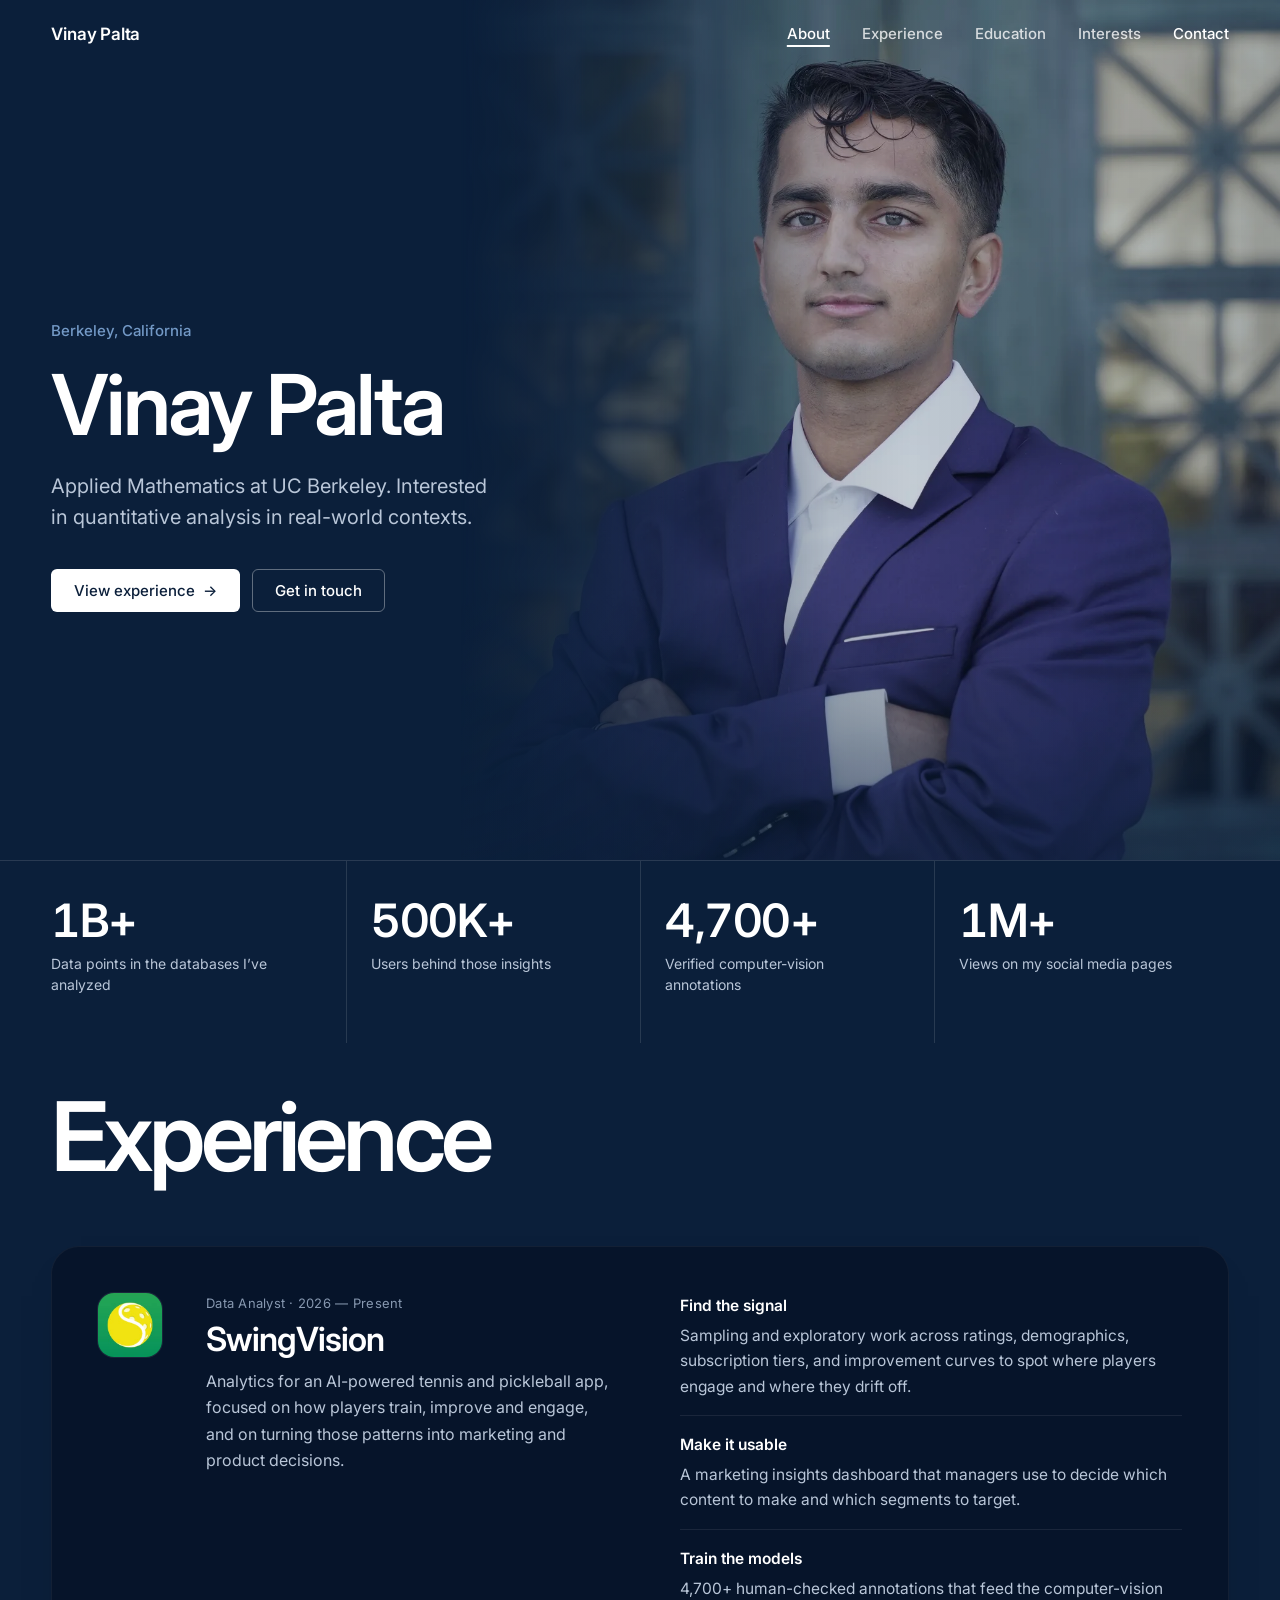
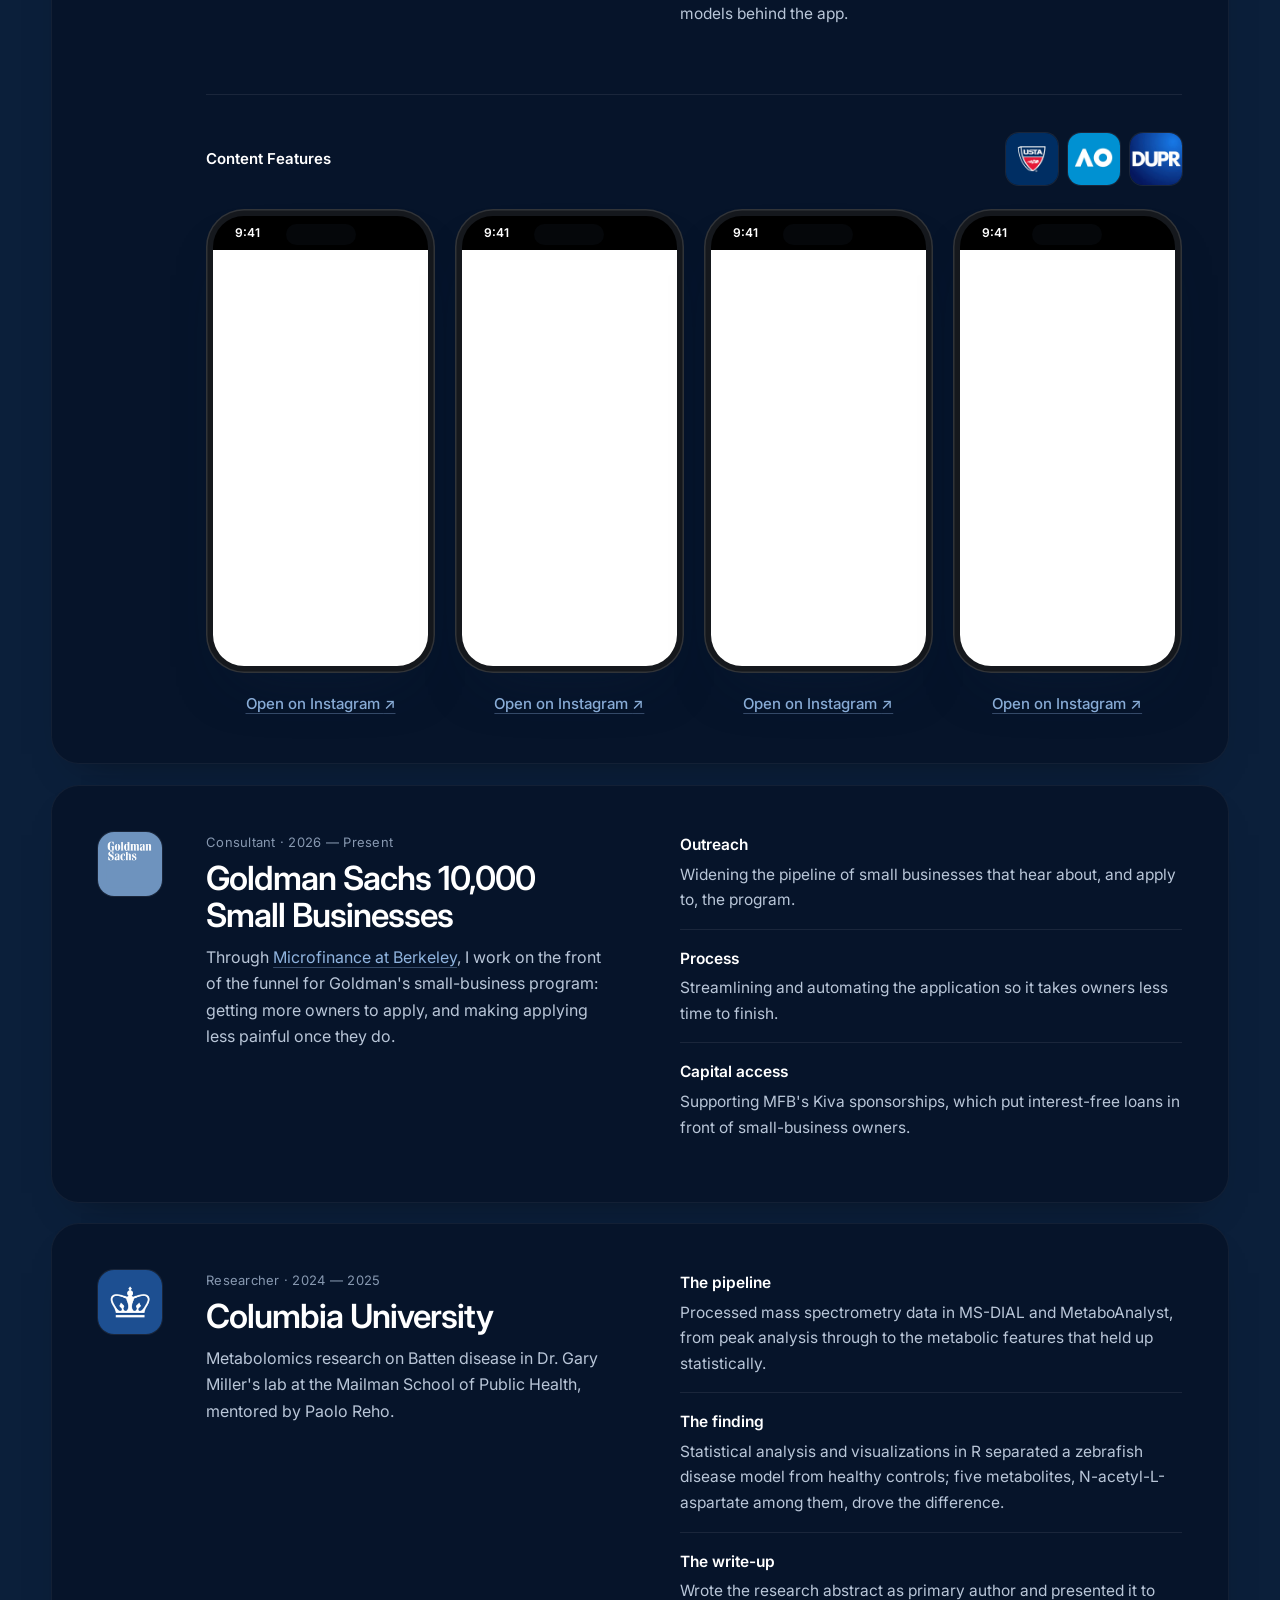
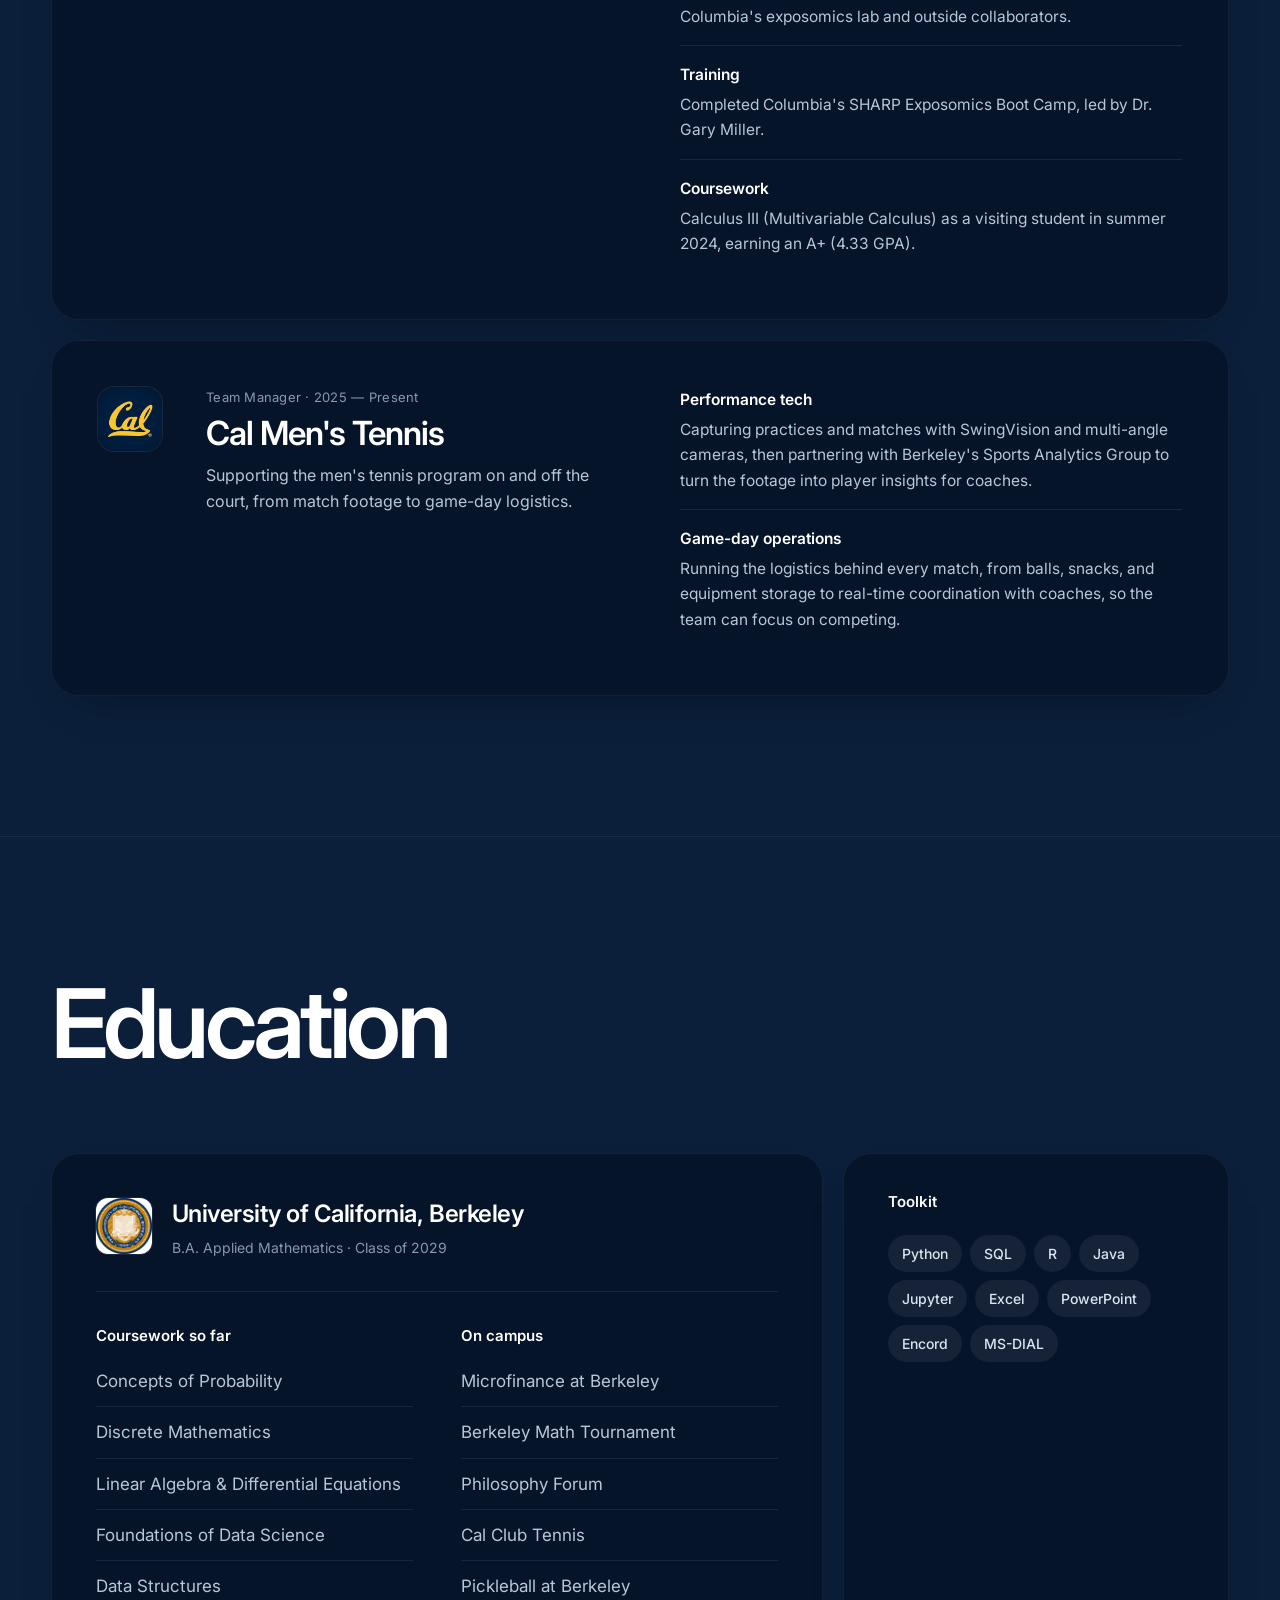
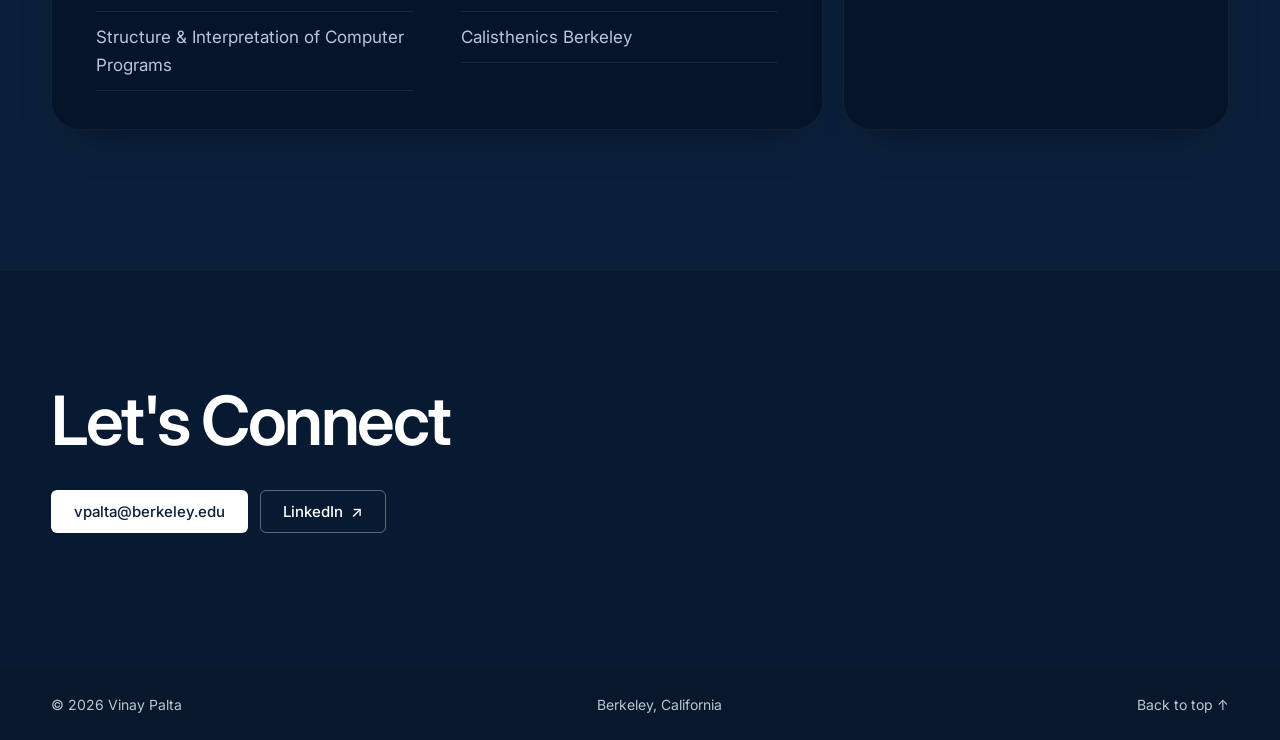
==== commit 45208fc4: "Content Features: AO and DUPR reels, partner logos, 510 logo" ====
--- a/index.html
+++ b/index.html
@@ -33,7 +33,7 @@
     <link rel="preconnect" href="https://fonts.gstatic.com" crossorigin>
     <link href="https://fonts.googleapis.com/css2?family=Inter:ital,opsz,wght@0,14..32,400..700;1,14..32,400..600&display=swap" rel="stylesheet">
     <link rel="preload" as="image" href="images/hero-bg.webp" type="image/webp">
-    <link rel="stylesheet" href="style.css?v=35">
+    <link rel="stylesheet" href="style.css?v=40">
 
     <script type="application/ld+json">
     {
@@ -138,7 +138,14 @@
                   <li><span class="hl-k">Train the models</span><span>4,700+ human-checked annotations that feed the computer-vision models behind the app.</span></li>
                 </ul>
                 <div class="sv-reels">
-                  <p class="links-label">Content and Events</p>
+                  <div class="features-head">
+                    <p class="links-label">Content Features</p>
+                    <ul class="partner-logos" aria-label="Featured with">
+                      <li><img src="images/logo-usta.png" alt="USTA" width="240" height="240" loading="lazy"></li>
+                      <li><img src="images/logo-ao.png" alt="Australian Open" width="240" height="240" loading="lazy"></li>
+                      <li><img src="images/logo-dupr.png" alt="DUPR" width="240" height="240" loading="lazy"></li>
+                    </ul>
+                  </div>
             <div class="phones phones-inline">
               <figure class="phone">
                 <div class="phone-screen">
@@ -148,17 +155,21 @@
               </figure>
               <figure class="phone">
                 <div class="phone-screen">
-                  <div class="screen story-screen"><span class="status" aria-hidden="true">9:41</span>
-                    <img class="story-photo" src="images/swing-cup.jpg" alt="SwingVision team at the Swing Cup" width="1400" height="1050" loading="lazy">
-                  </div>
-                </div>
-                <figcaption class="phone-cap">The Swing Cup</figcaption>
+                  <div class="screen"><span class="status" aria-hidden="true">9:41</span><iframe src="https://www.instagram.com/p/DcOzZh5hBcR/embed/" title="SwingVision reel 02 on Instagram" loading="lazy" scrolling="no" allowtransparency="true" allow="encrypted-media; picture-in-picture"></iframe></div>
+                </div>
+                <figcaption><a class="text-link" href="https://www.instagram.com/p/DcOzZh5hBcR/" target="_blank" rel="noopener noreferrer">Open on Instagram <span aria-hidden="true">↗</span></a></figcaption>
               </figure>
               <figure class="phone">
                 <div class="phone-screen">
-                  <div class="screen"><span class="status" aria-hidden="true">9:41</span><iframe src="https://www.instagram.com/p/DcOzZh5hBcR/embed/" title="SwingVision reel 02 on Instagram" loading="lazy" scrolling="no" allowtransparency="true" allow="encrypted-media; picture-in-picture"></iframe></div>
-                </div>
-                <figcaption><a class="text-link" href="https://www.instagram.com/p/DcOzZh5hBcR/" target="_blank" rel="noopener noreferrer">Open on Instagram <span aria-hidden="true">↗</span></a></figcaption>
+                  <div class="screen"><span class="status" aria-hidden="true">9:41</span><iframe src="https://www.instagram.com/p/DfS2nNaPM__/embed/" title="Australian Open collaboration on Instagram" loading="lazy" scrolling="no" allowtransparency="true" allow="encrypted-media; picture-in-picture"></iframe></div>
+                </div>
+                <figcaption><a class="text-link" href="https://www.instagram.com/p/DfS2nNaPM__/" target="_blank" rel="noopener noreferrer">Open on Instagram <span aria-hidden="true">↗</span></a></figcaption>
+              </figure>
+              <figure class="phone">
+                <div class="phone-screen">
+                  <div class="screen"><span class="status" aria-hidden="true">9:41</span><iframe src="https://www.instagram.com/p/Dfpb4dqvYg-/embed/" title="DUPR collaboration on Instagram" loading="lazy" scrolling="no" allowtransparency="true" allow="encrypted-media; picture-in-picture"></iframe></div>
+                </div>
+                <figcaption><a class="text-link" href="https://www.instagram.com/p/Dfpb4dqvYg-/" target="_blank" rel="noopener noreferrer">Open on Instagram <span aria-hidden="true">↗</span></a></figcaption>
               </figure>
             </div>
                 </div>
--- a/style.css
+++ b/style.css
@@ -324,3 +324,124 @@
 .js .reveal.is-in { transform: none; }
 .org h3 a, .clean-list a, .text-link, .btn, nav a { transition-duration: .18s; }
 .org-logo-link:hover, .phone:hover .phone-screen { transition-duration: .25s; }
+
+/* ==========================================================
+   MOCK: all-navy, bands + cards (replaces light panels)
+   ========================================================== */
+:root {
+  --ink: #ffffff; --ink-2: #b9c6d8; --ink-3: #8798b0;
+  --line: rgba(255,255,255,.10); --panel-line: rgba(255,255,255,.10);
+  --card: #11294b; --card-2: #163259; --band: #081a31;
+  --blue-ink: #8fb3de;
+}
+body { background: var(--navy); color: var(--ink); }
+.section, .section-tint { padding: clamp(80px, 9vw, 120px) 0; background: transparent; }
+.section-tint { background: var(--band); }
+.section > .wrap { max-width: var(--wrap); background: none; border-radius: 0; padding: 0 var(--gutter); box-shadow: none; }
+.section-head h2 { color: #fff; }
+
+/* cards */
+.timeline { border: 0; display: grid; gap: 18px; }
+.org { background: var(--card); border: 1px solid rgba(255,255,255,.06); border-radius: 22px; padding: clamp(24px, 3.4vw, 44px); }
+.highlights li { border-top-color: rgba(255,255,255,.08); color: var(--ink-2); }
+.hl-k, .highlights strong, .org h3, .edu-main h3, .feat h3, .col-label { color: #fff; }
+.org h3 a:hover { color: var(--blue-ink); }
+.story, .feat-copy, .clean-list li { color: var(--ink-2); }
+.meta, .date, .feat-org, .phone-cap, .links-label { color: var(--ink-3); }
+.links-label { color: #fff; }
+.text-link, .inline-link { color: var(--blue-ink); text-decoration-color: rgba(143,179,222,.35); }
+
+.edu { background: var(--card); border: 1px solid rgba(255,255,255,.06); border-radius: 22px; padding: 8px clamp(24px, 3.4vw, 44px) clamp(24px, 3vw, 40px); }
+.edu-main { border-bottom-color: rgba(255,255,255,.08); }
+.clean-list li { border-bottom-color: rgba(255,255,255,.08); }
+.clean-list a:hover { color: #fff; }
+.skills { background: var(--card); border: 1px solid rgba(255,255,255,.06); border-radius: 22px; padding: clamp(24px, 3vw, 36px) clamp(24px, 3.4vw, 44px); margin-top: 18px; }
+.chips li { background: rgba(255,255,255,.07); color: #dbe4f0; }
+
+.feat { background: var(--card); border: 1px solid rgba(255,255,255,.06); border-radius: 22px; padding: clamp(24px, 3.4vw, 44px); margin-bottom: 18px; }
+.feat:first-of-type { padding-top: clamp(24px, 3.4vw, 44px); }
+#pickleball .feat, #pickleball .feat + .feat { padding-top: clamp(24px, 3.4vw, 44px); }
+.feat-k { color: var(--blue-ink); }
+.ph { background: var(--card-2); }
+
+.org-logo, .edu-seal, .feat-logo { box-shadow: 0 0 0 1px rgba(255,255,255,.08); }
+.figures { background: var(--navy); }
+.contact { background: var(--band); }
+
+/* MOCK v2: cards darker than the page */
+:root { --card: #06142a; --card-2: #081a33; --band: var(--navy); }
+.section-tint { background: var(--navy); }
+.section + .section { border-top: 1px solid rgba(255,255,255,.06); }
+.org, .edu, .skills, .feat { border-color: rgba(255,255,255,.05); box-shadow: 0 20px 40px -30px rgba(0,0,0,.6); }
+.chips li { background: rgba(255,255,255,.06); }
+.contact { background: #081a31; }
+
+/* ==========================================================
+   EXPERIMENT: expanded, wide-format layout
+   ========================================================== */
+:root { --wrap: 1440px; --gutter: clamp(20px, 4vw, 64px); }
+.section { padding: clamp(96px, 11vw, 160px) 0; }
+.section-head { margin-bottom: clamp(40px, 5vw, 72px); }
+.section-head h2 { font-size: clamp(48px, 7.5vw, 112px); letter-spacing: -0.05em; line-height: .95; }
+
+/* Experience: each card splits into story (left) and detail (right) */
+.timeline { gap: 20px; }
+.org { grid-template-columns: 72px 1fr; padding: clamp(28px, 3.6vw, 56px); border-radius: 28px; }
+.org-logo, .org-logo-link { width: 64px; height: 64px; border-radius: 16px; }
+.org-body { display: grid; grid-template-columns: minmax(0, .9fr) minmax(0, 1.1fr); column-gap: clamp(32px, 5vw, 88px); align-items: start; }
+.org-top { grid-column: 1; flex-direction: column; align-items: flex-start; gap: 6px; }
+.org h3 { font-size: clamp(26px, 2.6vw, 38px); letter-spacing: -0.03em; }
+.org-top .date { order: -1; font-size: 13px; letter-spacing: .02em; }
+.story { grid-column: 1; font-size: clamp(16px, 1.25vw, 18px); }
+.highlights { grid-column: 2; grid-row: 1 / span 3; margin-top: 0; }
+.highlights li { grid-template-columns: 1fr; gap: 4px; padding: 16px 0; }
+.highlights li:first-child { border-top: 0; padding-top: 0; }
+.sv-reels { grid-column: 1 / -1; margin-top: clamp(36px, 4vw, 56px); padding-top: clamp(28px, 3vw, 40px); border-top: 1px solid rgba(255,255,255,.08); }
+.phones-inline { justify-content: space-between; }
+
+/* Education: Berkeley card + toolkit side by side */
+#education .wrap { display: grid; grid-template-columns: 2fr 1fr; gap: 20px; align-items: stretch; }
+#education .section-head { grid-column: 1 / -1; }
+#education .edu, #education .skills { margin: 0; border-radius: 28px; }
+#education .skills { display: flex; flex-direction: column; }
+#education .chips { margin-top: 12px; }
+
+/* Interests: bigger photo panels */
+.feat { grid-template-columns: minmax(260px, 340px) 1fr; padding: clamp(28px, 3.6vw, 56px); border-radius: 28px; gap: clamp(32px, 5vw, 80px); }
+.feat-flip { grid-template-columns: 1fr minmax(260px, 340px); }
+.mosaic { gap: 14px; }
+.mosaic-tall { max-width: none; }
+.mosaic-tall .ph { aspect-ratio: 4 / 4.6; }
+.ph { border-radius: 14px; }
+
+@media (max-width: 1000px) {
+  .org-body { grid-template-columns: 1fr; }
+  .highlights { grid-column: 1; grid-row: auto; margin-top: 24px; }
+  .highlights li:first-child { border-top: 1px solid rgba(255,255,255,.08); padding-top: 16px; }
+  #education .wrap { grid-template-columns: 1fr; }
+  .feat, .feat-flip { grid-template-columns: 1fr; }
+  .phones-inline { justify-content: center; }
+}
+.org h3 { line-height: 1.12; }
+@media (max-width: 820px) {
+  .org { grid-template-columns: minmax(0, 1fr); padding: 24px; border-radius: 22px; }
+  .feat { padding: 24px; border-radius: 22px; }
+  #education .edu, #education .skills { border-radius: 22px; }
+}
+
+/* Content Features: four phones + partner logos */
+.features-head { display: flex; align-items: center; justify-content: space-between; gap: 16px; flex-wrap: wrap; margin-bottom: 24px; }
+.features-head .links-label { margin: 0; }
+.partner-logos { list-style: none; margin: 0; padding: 0; display: flex; gap: 10px; }
+.partner-logos img { width: 52px; height: 52px; border-radius: 13px; object-fit: cover; box-shadow: 0 0 0 1px rgba(255,255,255,.08); }
+.sv-reels .phones-inline { display: grid; grid-template-columns: repeat(4, 1fr); gap: 20px; justify-items: center; }
+.sv-reels .phone-screen { width: 100%; max-width: 250px; height: auto; aspect-ratio: 290 / 588; padding: 7px; border-radius: 38px; }
+.sv-reels .phone-screen::before { top: 15px; width: 70px; height: 21px; margin-left: -35px; }
+.sv-reels .screen { border-radius: 31px; padding-top: 34px; }
+.sv-reels .screen .status { top: 11px; left: 22px; font-size: 12px; }
+.sv-reels .phone { width: 100%; }
+@media (max-width: 1000px) { .sv-reels .phones-inline { grid-template-columns: repeat(2, 1fr); } }
+@media (max-width: 560px) {
+  .sv-reels .phones-inline { grid-template-columns: 1fr; }
+  .sv-reels .phone-screen { max-width: 300px; }
+}
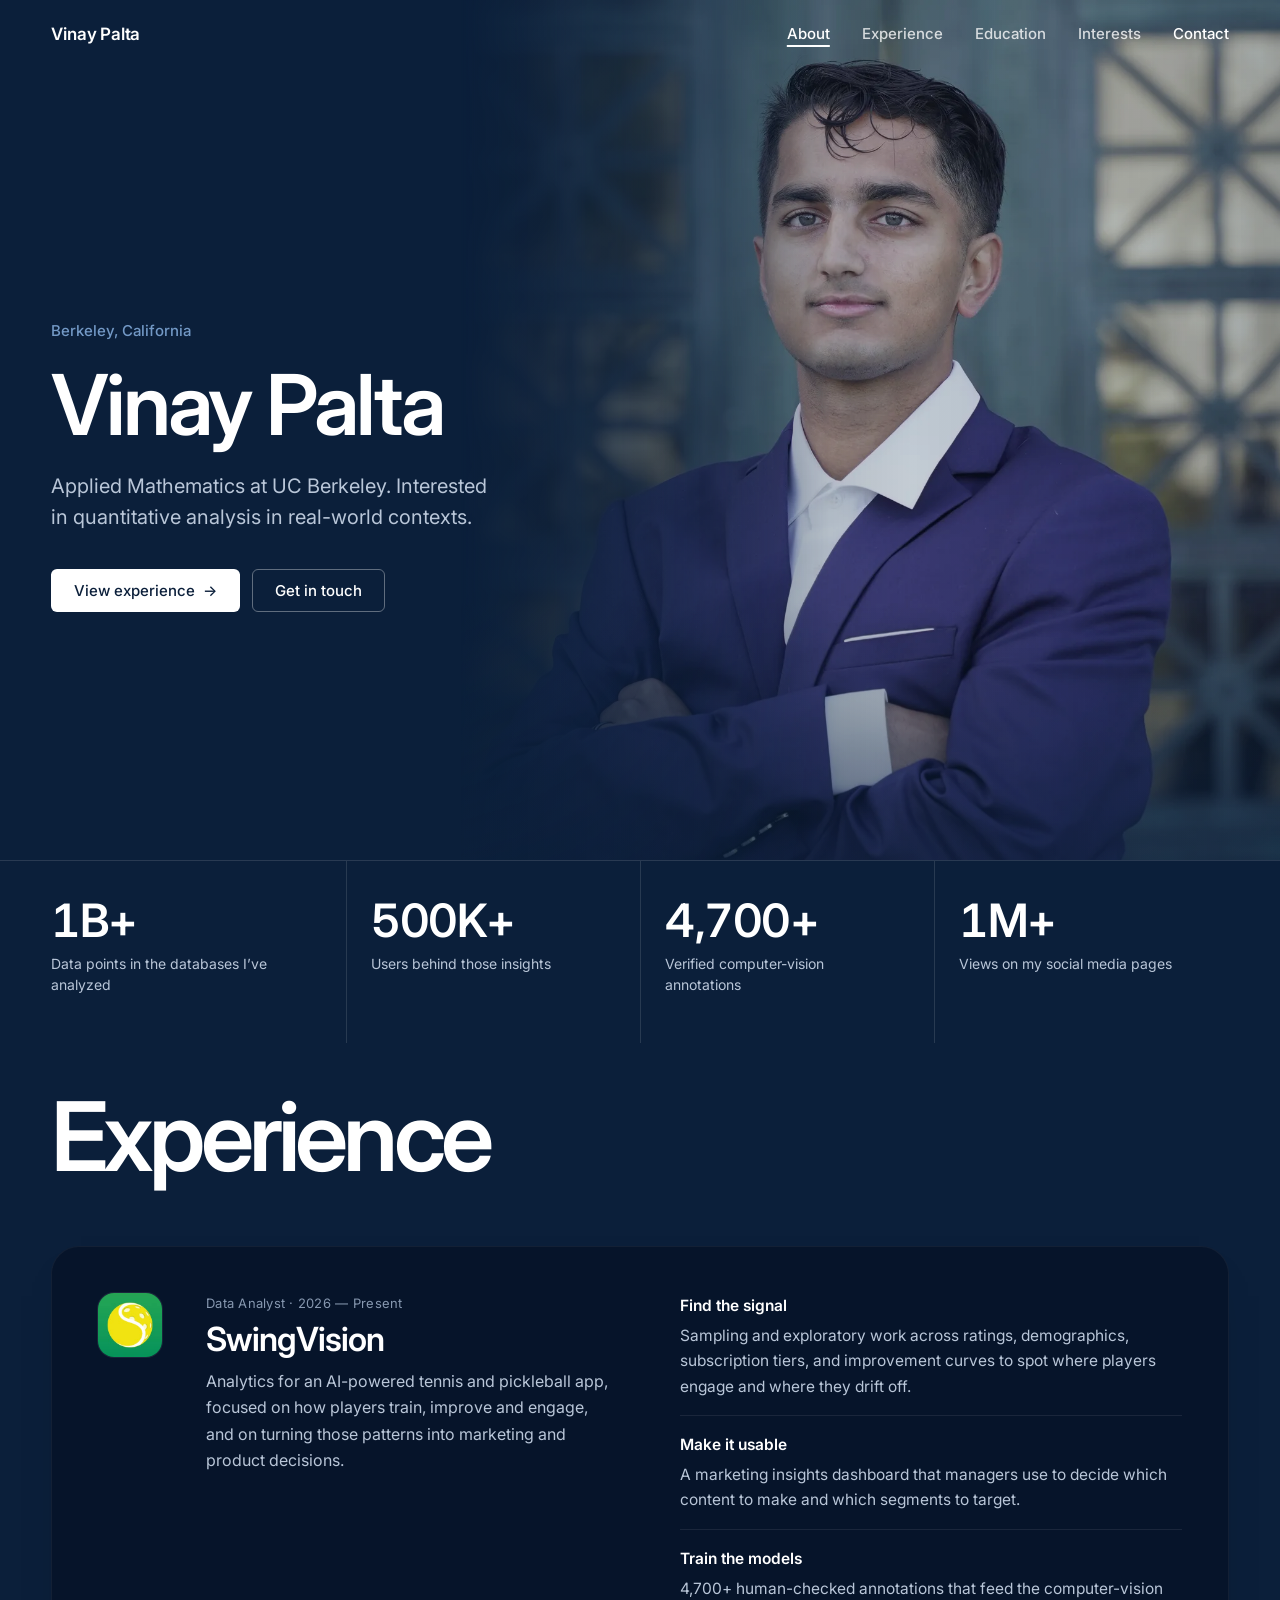
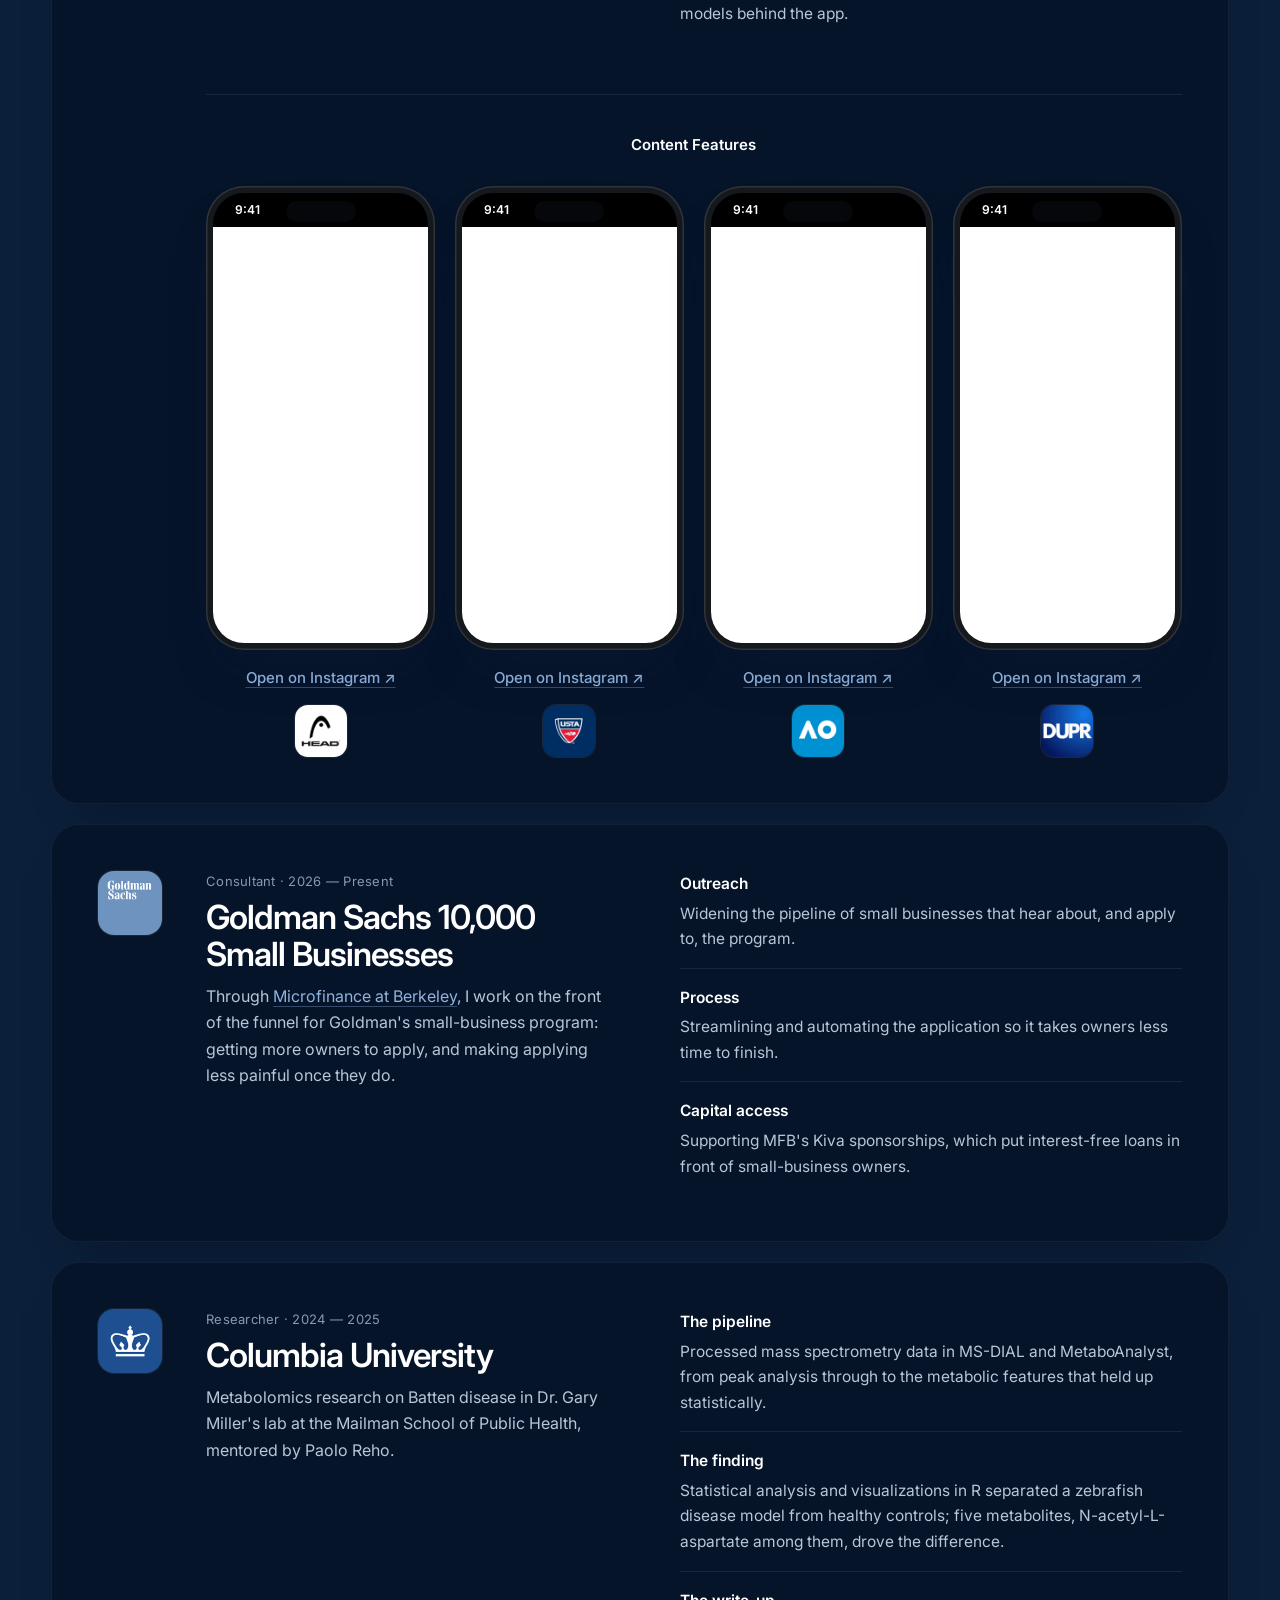
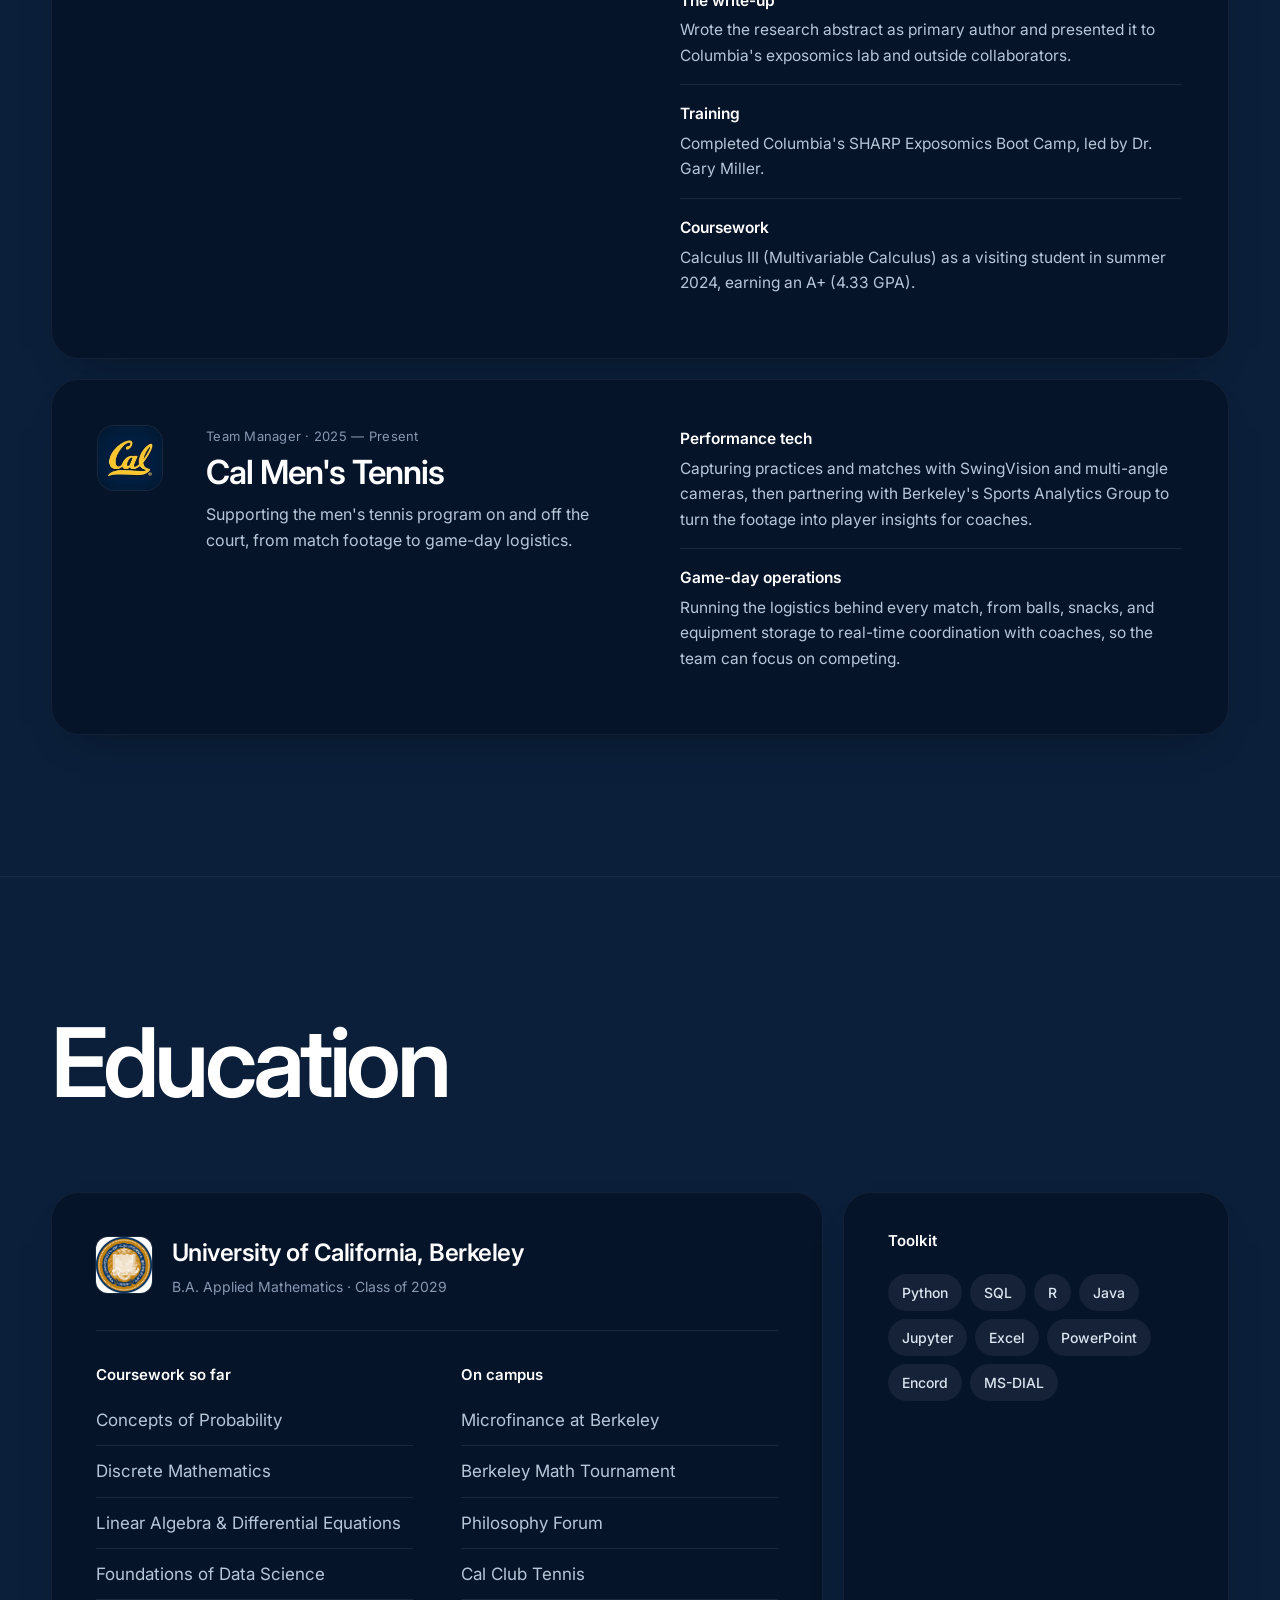
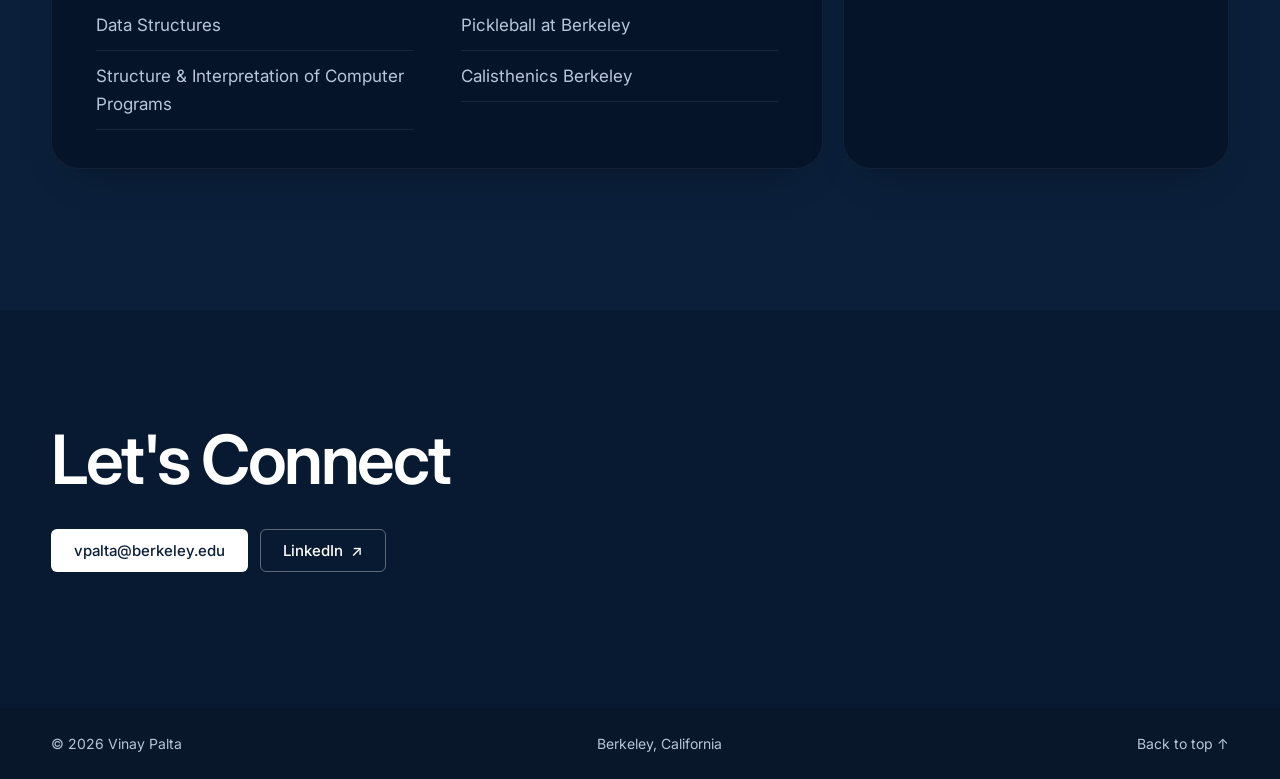
==== commit 13c465ec: "HEAD reel and per-video partner logos" ====
--- a/index.html
+++ b/index.html
@@ -33,7 +33,7 @@
     <link rel="preconnect" href="https://fonts.gstatic.com" crossorigin>
     <link href="https://fonts.googleapis.com/css2?family=Inter:ital,opsz,wght@0,14..32,400..700;1,14..32,400..600&display=swap" rel="stylesheet">
     <link rel="preload" as="image" href="images/hero-bg.webp" type="image/webp">
-    <link rel="stylesheet" href="style.css?v=40">
+    <link rel="stylesheet" href="style.css?v=41">
 
     <script type="application/ld+json">
     {
@@ -138,38 +138,31 @@
                   <li><span class="hl-k">Train the models</span><span>4,700+ human-checked annotations that feed the computer-vision models behind the app.</span></li>
                 </ul>
                 <div class="sv-reels">
-                  <div class="features-head">
-                    <p class="links-label">Content Features</p>
-                    <ul class="partner-logos" aria-label="Featured with">
-                      <li><img src="images/logo-usta.png" alt="USTA" width="240" height="240" loading="lazy"></li>
-                      <li><img src="images/logo-ao.png" alt="Australian Open" width="240" height="240" loading="lazy"></li>
-                      <li><img src="images/logo-dupr.png" alt="DUPR" width="240" height="240" loading="lazy"></li>
-                    </ul>
-                  </div>
+                  <p class="links-label features-title">Content Features</p>
             <div class="phones phones-inline">
               <figure class="phone">
                 <div class="phone-screen">
-                  <div class="screen"><span class="status" aria-hidden="true">9:41</span><iframe src="https://www.instagram.com/p/DdE9dBwP9kK/embed/" title="SwingVision reel 01 on Instagram" loading="lazy" scrolling="no" allowtransparency="true" allow="encrypted-media; picture-in-picture"></iframe></div>
-                </div>
-                <figcaption><a class="text-link" href="https://www.instagram.com/p/DdE9dBwP9kK/" target="_blank" rel="noopener noreferrer">Open on Instagram <span aria-hidden="true">↗</span></a></figcaption>
+                  <div class="screen"><span class="status" aria-hidden="true">9:41</span><iframe src="https://www.instagram.com/p/DaqabmehOan/embed/" title="HEAD collaboration on Instagram" loading="lazy" scrolling="no" allowtransparency="true" allow="encrypted-media; picture-in-picture"></iframe></div>
+                </div>
+                <figcaption><a class="text-link" href="https://www.instagram.com/p/DaqabmehOan/" target="_blank" rel="noopener noreferrer">Open on Instagram <span aria-hidden="true">↗</span></a><img class="partner-logo" src="images/logo-head.png" alt="HEAD" width="240" height="240" loading="lazy"></figcaption>
               </figure>
               <figure class="phone">
                 <div class="phone-screen">
                   <div class="screen"><span class="status" aria-hidden="true">9:41</span><iframe src="https://www.instagram.com/p/DcOzZh5hBcR/embed/" title="SwingVision reel 02 on Instagram" loading="lazy" scrolling="no" allowtransparency="true" allow="encrypted-media; picture-in-picture"></iframe></div>
                 </div>
-                <figcaption><a class="text-link" href="https://www.instagram.com/p/DcOzZh5hBcR/" target="_blank" rel="noopener noreferrer">Open on Instagram <span aria-hidden="true">↗</span></a></figcaption>
+                <figcaption><a class="text-link" href="https://www.instagram.com/p/DcOzZh5hBcR/" target="_blank" rel="noopener noreferrer">Open on Instagram <span aria-hidden="true">↗</span></a><img class="partner-logo" src="images/logo-usta.png" alt="USTA" width="240" height="240" loading="lazy"></figcaption>
               </figure>
               <figure class="phone">
                 <div class="phone-screen">
                   <div class="screen"><span class="status" aria-hidden="true">9:41</span><iframe src="https://www.instagram.com/p/DfS2nNaPM__/embed/" title="Australian Open collaboration on Instagram" loading="lazy" scrolling="no" allowtransparency="true" allow="encrypted-media; picture-in-picture"></iframe></div>
                 </div>
-                <figcaption><a class="text-link" href="https://www.instagram.com/p/DfS2nNaPM__/" target="_blank" rel="noopener noreferrer">Open on Instagram <span aria-hidden="true">↗</span></a></figcaption>
+                <figcaption><a class="text-link" href="https://www.instagram.com/p/DfS2nNaPM__/" target="_blank" rel="noopener noreferrer">Open on Instagram <span aria-hidden="true">↗</span></a><img class="partner-logo" src="images/logo-ao.png" alt="Australian Open" width="240" height="240" loading="lazy"></figcaption>
               </figure>
               <figure class="phone">
                 <div class="phone-screen">
                   <div class="screen"><span class="status" aria-hidden="true">9:41</span><iframe src="https://www.instagram.com/p/Dfpb4dqvYg-/embed/" title="DUPR collaboration on Instagram" loading="lazy" scrolling="no" allowtransparency="true" allow="encrypted-media; picture-in-picture"></iframe></div>
                 </div>
-                <figcaption><a class="text-link" href="https://www.instagram.com/p/Dfpb4dqvYg-/" target="_blank" rel="noopener noreferrer">Open on Instagram <span aria-hidden="true">↗</span></a></figcaption>
+                <figcaption><a class="text-link" href="https://www.instagram.com/p/Dfpb4dqvYg-/" target="_blank" rel="noopener noreferrer">Open on Instagram <span aria-hidden="true">↗</span></a><img class="partner-logo" src="images/logo-dupr.png" alt="DUPR" width="240" height="240" loading="lazy"></figcaption>
               </figure>
             </div>
                 </div>
--- a/style.css
+++ b/style.css
@@ -445,3 +445,6 @@
   .sv-reels .phones-inline { grid-template-columns: 1fr; }
   .sv-reels .phone-screen { max-width: 300px; }
 }
+.features-title { text-align: center; margin-bottom: 28px !important; }
+.sv-reels .phone figcaption { display: flex; flex-direction: column; align-items: center; gap: 14px; }
+.partner-logo { width: 52px; height: 52px; border-radius: 13px; object-fit: cover; box-shadow: 0 0 0 1px rgba(255,255,255,.08); }
